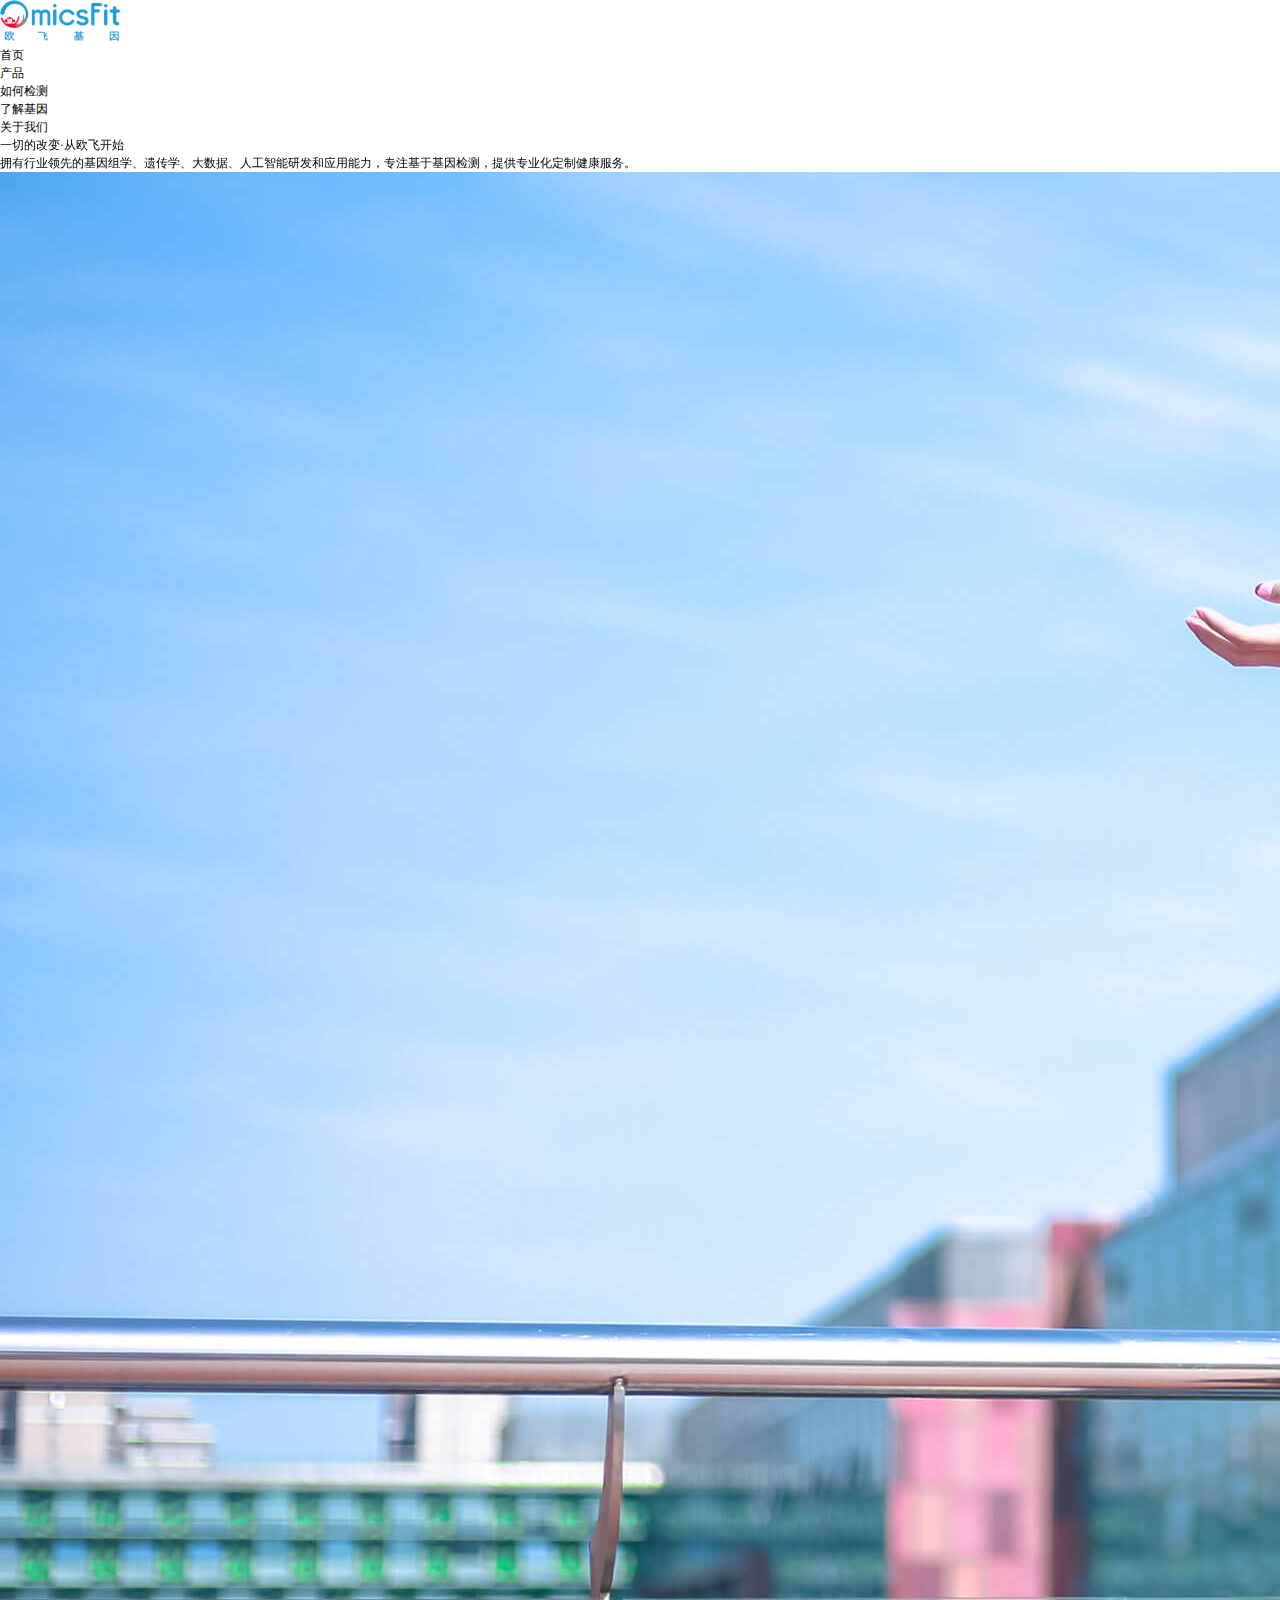
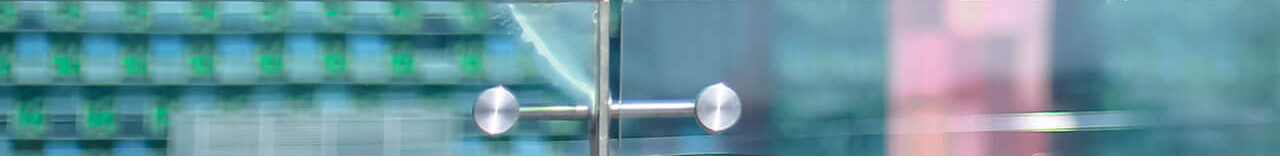
==== index.html @ 55013821 "demo" ====
<!DOCTYPE html>
<html lang="en">
<head>
	<meta charset="UTF-8">
	<meta name="viewport" content="width=device-width, initial-scale=1.0, maximum-scale=1.0, user-scalable=0, minimal-ui">
	<meta name="format-detection" content="telephone=no">
	<meta name="format-detection" content="address=no">
	<title>欧飞-首页</title>
	<link rel="stylesheet" type="text/css" href="./styles/css_scss/styles.css">
	<link rel="stylesheet" type="text/css" href="./styles/swiper.css">
	<script src="./js/rem.js" type="text/javascript"></script>
</head>
<body>
	<header class="of-header">
		<a class="logo" href=""><img src="" alt=""><img src="images/logo.png" alt=""></a>
		<ul>
			<li><a href="">首页</a></li>
			<li><a href="">产品</a></li>
			<li><a href="">如何检测</a></li>
			<li><a href="">了解基因</a></li>
			<li><a href="">关于我们</a></li>
		</ul>
	</header>
	<div class="swiper-container-index">
		<div class="swiper-wrapper">
			<div class="swiper-slide">
				<a href="">
					<span class="text">
						<h2>一切的改变·从欧飞开始</h2>
						<p>拥有行业领先的基因组学、遗传学、大数据、人工智能研发和应用能力，专注基于基因检测，提供专业化定制健康服务。</p>
					</span>
					<img src="images/bg_1.jpg" alt="">
				</a>
			</div>
			<div class="swiper-slide">
				<a href="">
					<span class="text">
						<h2>一切的改变·从欧飞开始</h2>
						<p>拥有行业领先的基因组学、遗传学、大数据、人工智能研发和应用能力。</p>
					</span>
					<img src="images/bg2.png" alt="">
				</a>
			</div>
		</div>
		<div class="pagination"></div>
	</div>
	<div class="of-product">
		
	</div>

<script src="./js/jquery.min.js" type="text/javascript"></script>
<script src="./js/swiper.min.js" type="text/javascript"></script>
<script src="./js/xll.js" type="text/javascript"></script>
<script>
	var mySwiper = new Swiper('.swiper-container-index',{
		autoplay: 3000,
		pagination: '.pagination',
		loop:true,
		grabCursor: true,
		paginationClickable: true
	})
</script>
</body>
</html>
---- styles/css_scss/styles.css ----
body,dl,dd,h1,h2,h3,h4,h5,h6,p,form,ul,li{margin:0}ul,input{padding:0}ol,li{margin:0;padding:0}table{border-collapse:collapse;border-spacing:0}fieldset,img{border:0}address,caption,cite,code,dfn,em,strong,th,var{font-style:normal;font-weight:normal}ol,ul{list-style:none}del,ins{text-decoration:none}caption,th{text-align:left}h1,h2,h3,h4,h5,h6{font-size:100%;font-weight:normal}input,button,textarea,select{font-size:100%}q:before,q:after{content:""}addr,acronym{border:0;font-variant:normal}sub,sup{font-size:75%;line-height:0;position:relative}sub{top:-0.5em}sup{bottom:-0.25em}.clearfix:after{content:".";display:block;height:0;clear:both;visibility:hidden}.clearfix{display:inline-block}* html .clearfix{height:1%}.clearfix{display:block}body{font:12px/1.5 "Arial","\5FAE\8F6F\96C5\9ED1","\5b8b\4f53", sans-serif;color:#000;background:#fff}a{color:#000;text-decoration:none}a:active{color:#df1830}.fb{font-weight:700}.fn{font-weight:400}.unl{text-decoration:underline}.no_unl{text-decoration:none}.tl{text-align:left}.tc{text-align:center}.tr{text-align:right}.bc{margin-left:auto;margin-right:auto}.fl{float:left;display:inline}.fr{float:right;display:inline}.vm{vertical-align:middle}.vt{vertical-align:top}.pr{position:relative}.pa{position:absolute}.abs-right{position:absolute;right:0}.abs-left{position:absolute;left:0}.hidden{visibility:hidden}.none{display:none}body{font-family:'微软雅黑';min-width:1200px;background-color:#fff}.demo{width:100px}@media screen and (min-width: 0px) and (max-width: 768px){body .demo{width:1.6666666667rem}}.an_toLeft{animation:toLeft 0.5s linear 0s;-webkit-animation:toLeft 0.5s linear 0s;-ms-animation:toLeft 0.5s linear 0s;-webkit-animation-fill-mode:both;animation-fill-mode:both;opacity:1 !important;filter:alpha(opacity=100) !important}.an_delay1{-webkit-animation-delay:.1s;animation-delay:.1s}.an_delay2{-webkit-animation-delay:.2s;animation-delay:.2s}.an_delay3{-webkit-animation-delay:.3s;animation-delay:.3s}.an_delay4{-webkit-animation-delay:.4s;animation-delay:.4s}.an_delay5{-webkit-animation-delay:.5s;animation-delay:.5s}.an_delay6{-webkit-animation-delay:.6s;animation-delay:.6s}.an_delay7{-webkit-animation-delay:.7s;animation-delay:.7s}.an_delay8{-webkit-animation-delay:.8s;animation-delay:.8s}.an_delay9{-webkit-animation-delay:.9s;animation-delay:.9s}.an_delay10{-webkit-animation-delay:1s;animation-delay:1s}.an_delay11{-webkit-animation-delay:1.1s;animation-delay:1.1s}.an_delay12{-webkit-animation-delay:1.2s;animation-delay:1.2s}.an_delay13{-webkit-animation-delay:1.3s;animation-delay:1.3s}.an_delay14{-webkit-animation-delay:1.4s;animation-delay:1.4s}.an_delay15{-webkit-animation-delay:1.5s;animation-delay:1.5s}.an_delay16{-webkit-animation-delay:1.6s;animation-delay:1.6s}.an_delay17{-webkit-animation-delay:1.7s;animation-delay:1.7s}.an_delay18{-webkit-animation-delay:1.8s;animation-delay:1.8s}.an_delay19{-webkit-animation-delay:1.9s;animation-delay:1.9s}.an_delay20{-webkit-animation-delay:2s;animation-delay:2s}.an_delay21{-webkit-animation-delay:2.1s;animation-delay:2.1s}.an_delay22{-webkit-animation-delay:2.2s;animation-delay:2.2s}.an_delay23{-webkit-animation-delay:2.3s;animation-delay:2.3s}.an_delay24{-webkit-animation-delay:2.4s;animation-delay:2.4s}.an_delay25{-webkit-animation-delay:2.5s;animation-delay:2.5s}.an_delay26{-webkit-animation-delay:2.6s;animation-delay:2.6s}.an_delay27{-webkit-animation-delay:2.7s;animation-delay:2.7s}.an_delay28{-webkit-animation-delay:2.8s;animation-delay:2.8s}.an_delay29{-webkit-animation-delay:2.9s;animation-delay:2.9s}.an_delay30{-webkit-animation-delay:3s;animation-delay:3s}.an_delay31{-webkit-animation-delay:3.1s;animation-delay:3.1s}.an_delay32{-webkit-animation-delay:3.2s;animation-delay:3.2s}.an_delay33{-webkit-animation-delay:3.3s;animation-delay:3.3s}.an_delay34{-webkit-animation-delay:3.4s;animation-delay:3.4s}.an_delay35{-webkit-animation-delay:3.5s;animation-delay:3.5s}.an_delay36{-webkit-animation-delay:3.6s;animation-delay:3.6s}.an_delay37{-webkit-animation-delay:3.7s;animation-delay:3.7s}.an_delay38{-webkit-animation-delay:3.8s;animation-delay:3.8s}.an_delay39{-webkit-animation-delay:3.9s;animation-delay:3.9s}.an_delay40{-webkit-animation-delay:4s;animation-delay:4s}@-webkit-keyframes toTop{0%{-webkit-transform:translate3d(0px, 100px, 0);transform:translate3d(0px, 100px, 0);opacity:0;filter:alpha(opacity=0)}100%{-webkit-transform:translate3d(0px, 0px, 0);transform:translate3d(0px, 0px, 0);opacity:1;filter:alpha(opacity=100)}}@keyframes toTop{0%{-webkit-transform:translate3d(0px, 100px, 0);transform:translate3d(0px, 100px, 0);opacity:0;filter:alpha(opacity=0)}100%{-webkit-transform:translate3d(0px, 0px, 0);transform:translate3d(0px, 0px, 0);opacity:1;filter:alpha(opacity=100)}}
/*# sourceMappingURL=styles.css.map */
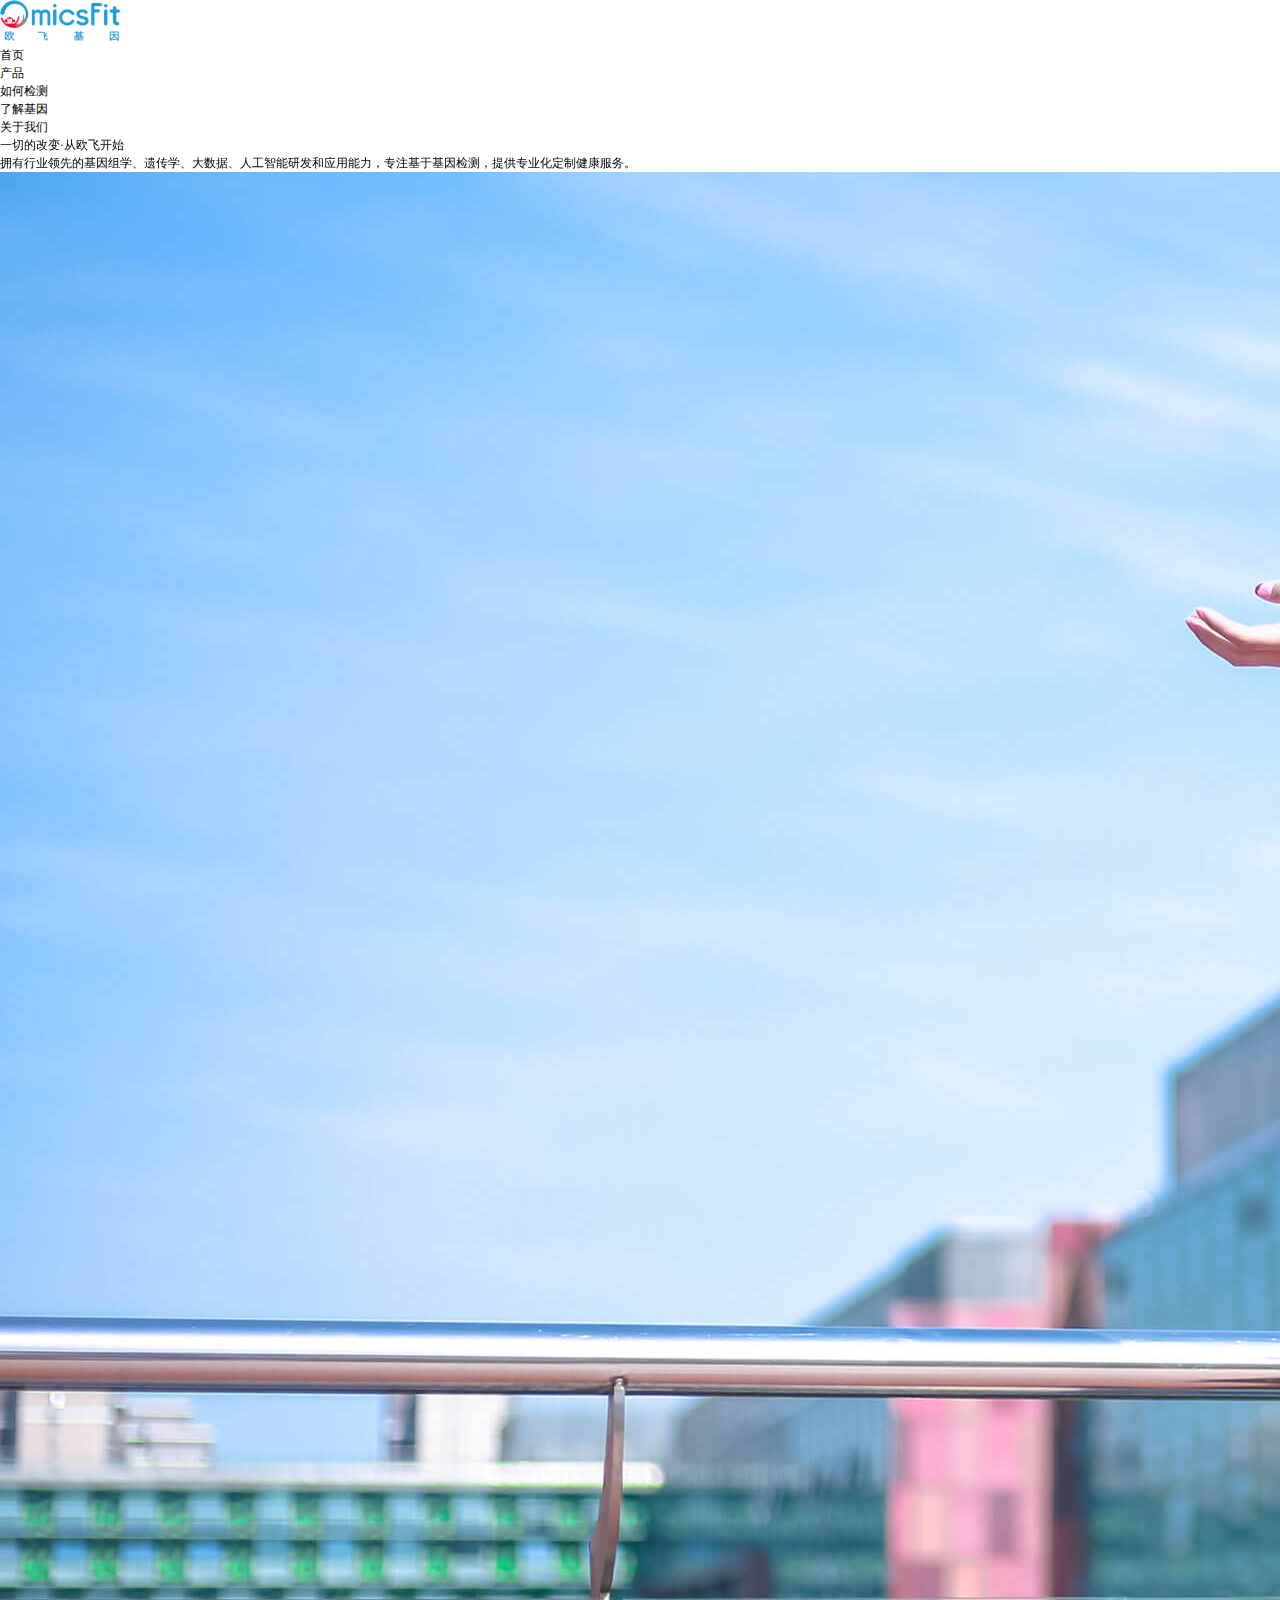
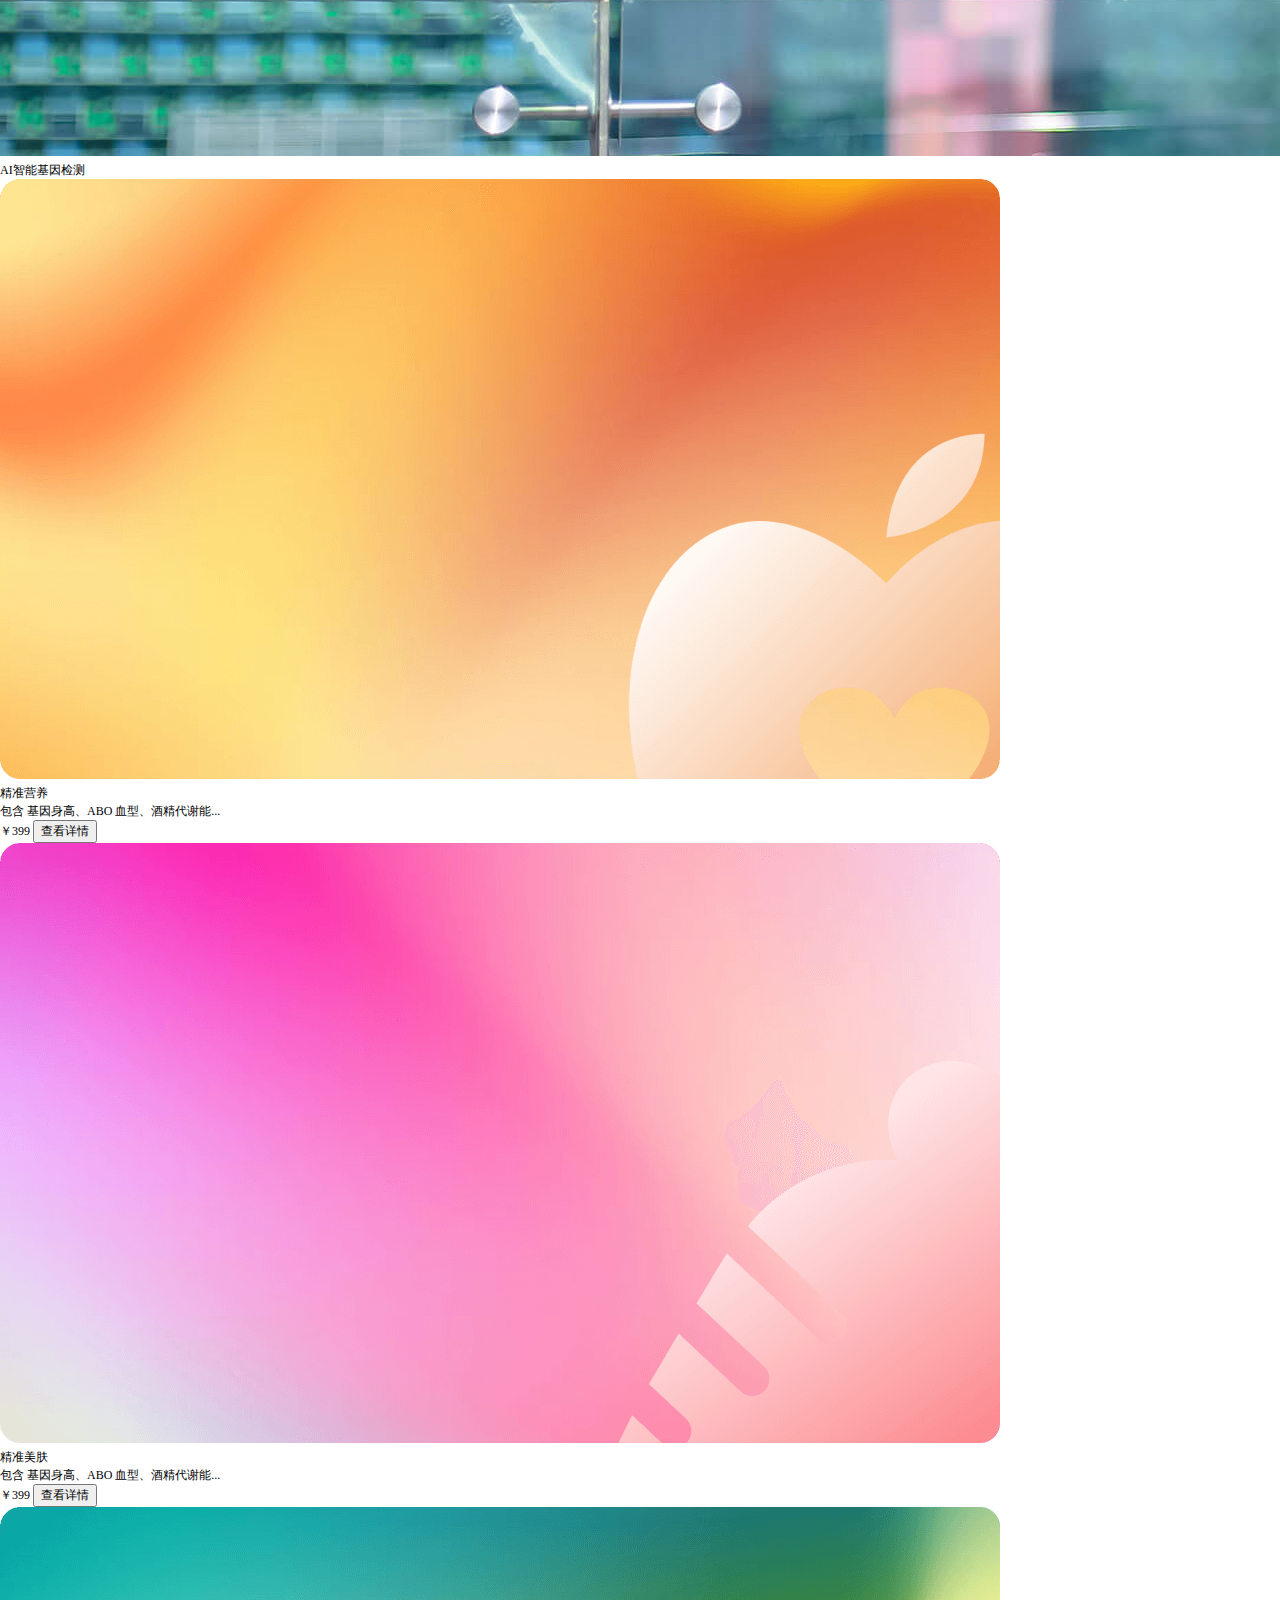
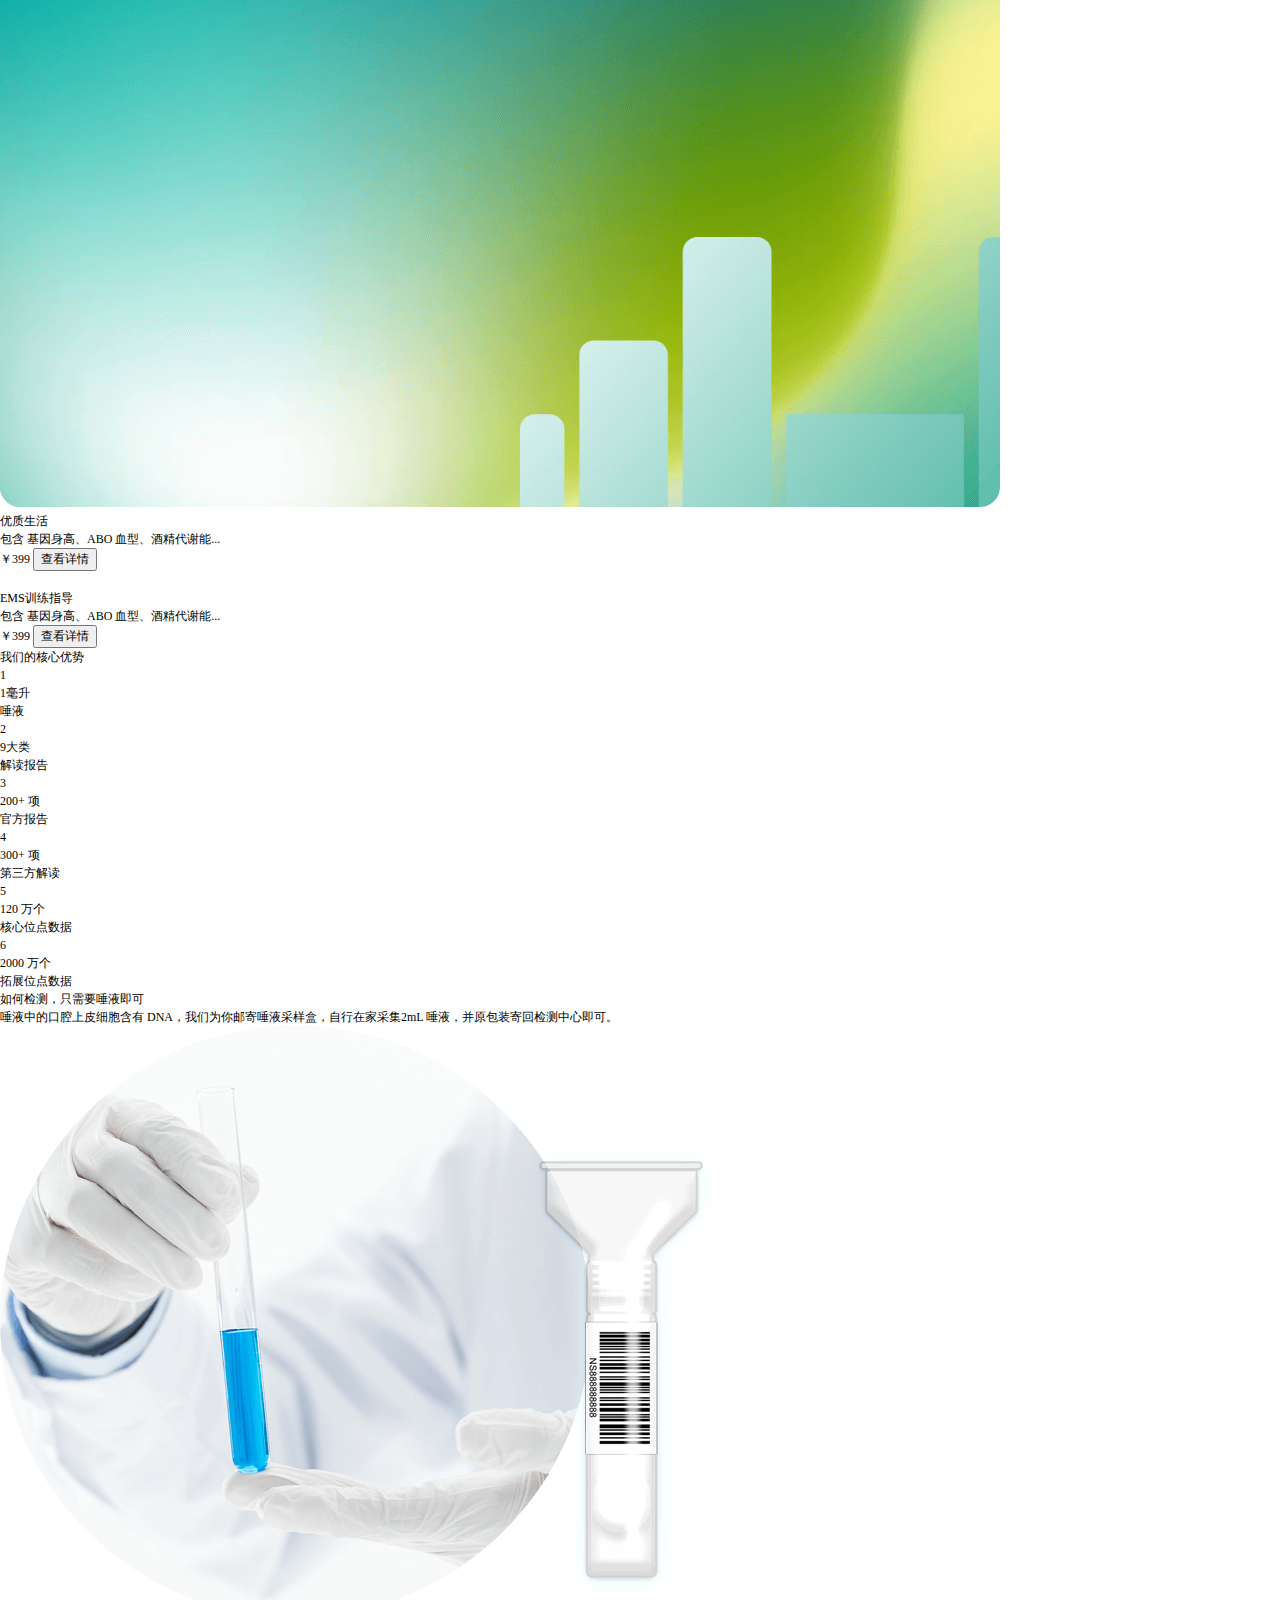
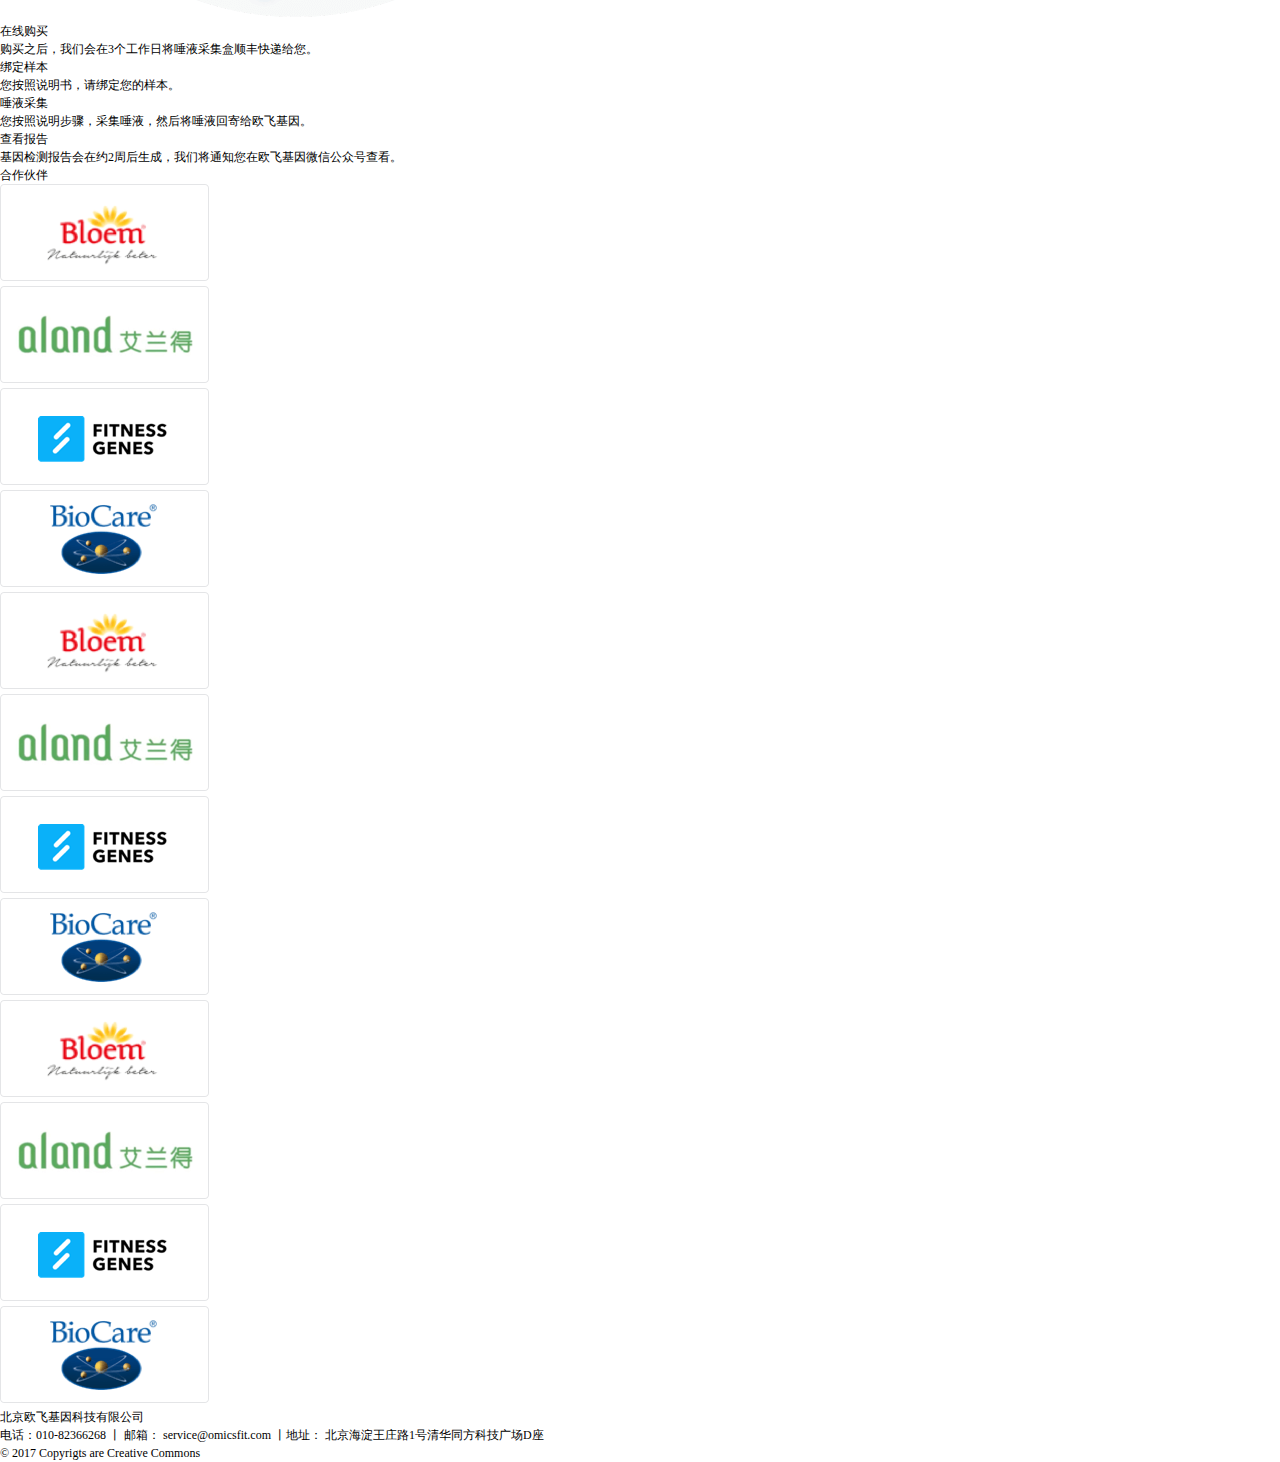
==== commit 1764431f: "html" ====
--- a/index.html
+++ b/index.html
@@ -44,8 +44,143 @@
 		</div>
 		<div class="pagination"></div>
 	</div>
+	
 	<div class="of-product">
-		
+		<h2 class="of-title">AI智能基因检测</h2>
+		<ul class="of-pro-list">
+			<li>
+				<a href="">
+					<img src="images/pr_yy.png" alt="">
+					<h3>精准营养</h3>
+					<p>包含 基因身高、ABO 血型、酒精代谢能...</p>
+					<strong>￥399</strong>
+					<button>查看详情</button>
+				</a>
+			</li>
+			<li>
+				<a href="">
+					<img src="images/pr_mf.png" alt="">
+					<h3>精准美肤</h3>
+					<p>包含 基因身高、ABO 血型、酒精代谢能...</p>
+					<strong>￥399</strong>
+					<button>查看详情</button>
+				</a>
+			</li>
+			<li>
+				<a href="">
+					<img src="images/pr_sh.png" alt="">
+					<h3>优质生活</h3>
+					<p>包含 基因身高、ABO 血型、酒精代谢能...</p>
+					<strong>￥399</strong>
+					<button>查看详情</button>
+				</a>
+			</li>
+			<li>
+				<a href="">
+					<img src="images/pr_ems.png" alt="">
+					<h3>EMS训练指导</h3>
+					<p>包含 基因身高、ABO 血型、酒精代谢能...</p>
+					<strong>￥399</strong>
+					<button>查看详情</button>
+				</a>
+			</li>
+		</ul>
+	</div>
+
+	<div class="of-goods">
+		<h2 class="of-title">我们的核心优势</h2>
+		<ul>
+			<li>
+				<strong>1</strong>
+				<h4>1毫升</h4>
+				<p>唾液</p>
+			</li>
+			<li>
+				<strong>2</strong>
+				<h4>9大类</h4>
+				<p>解读报告</p>
+			</li>
+			<li>
+				<strong>3</strong>
+				<h4>200+ 项</h4>
+				<p>官方报告</p>
+			</li>
+			<li>
+				<strong>4</strong>
+				<h4>300+ 项</h4>
+				<p>第三方解读</p>
+			</li>
+			<li>
+				<strong>5</strong>
+				<h4>120 万个</h4>
+				<p>核心位点数据</p>
+			</li>
+			<li>
+				<strong>6</strong>
+				<h4>2000 万个</h4>
+				<p>拓展位点数据</p>
+			</li>
+		</ul>
+	</div>
+
+	<div class="of-how">
+		<h2 class="of-title">如何检测，只需要唾液即可</h2>
+		<p>唾液中的口腔上皮细胞含有 DNA，我们为你邮寄唾液采样盒，自行在家采集2mL 唾液，并原包装寄回检测中心即可。</p>
+		<img src="images/home_bg2.png" alt="">
+		<ul class="of-how-list">
+			<li>
+				<i class="how-icon1"></i>
+				<div class="in">
+					<h3>在线购买</h3>
+					<p>购买之后，我们会在3个工作日将唾液采集盒顺丰快递给您。</p>
+				</div>
+			</li>
+			<li>
+				<i class="how-icon2"></i>
+				<div class="in">
+					<h3>绑定样本</h3>
+					<p>您按照说明书，请绑定您的样本。</p>
+				</div>
+			</li>
+			<li>
+				<i class="how-icon3"></i>
+				<div class="in">
+					<h3>唾液采集</h3>
+					<p>您按照说明步骤，采集唾液，然后将唾液回寄给欧飞基因。</p>
+				</div>
+			</li>
+			<li>
+				<i class="how-icon4"></i>
+				<div class="in">
+					<h3>查看报告</h3>
+					<p>基因检测报告会在约2周后生成，我们将通知您在欧飞基因微信公众号查看。</p>
+				</div>
+			</li>
+		</ul>
+	</div>
+
+	<div class="of-cooper">
+		<h2 class="of-title">合作伙伴</h2>
+		<ul>
+			<li><a href=""><img src="images/pic_comp1.png" alt=""></a></li>
+			<li><a href=""><img src="images/pic_comp2.png" alt=""></a></li>
+			<li><a href=""><img src="images/pic_comp3.png" alt=""></a></li>
+			<li><a href=""><img src="images/pic_comp4.png" alt=""></a></li>
+			<li><a href=""><img src="images/pic_comp1.png" alt=""></a></li>
+			<li><a href=""><img src="images/pic_comp2.png" alt=""></a></li>
+			<li><a href=""><img src="images/pic_comp3.png" alt=""></a></li>
+			<li><a href=""><img src="images/pic_comp4.png" alt=""></a></li>
+			<li><a href=""><img src="images/pic_comp1.png" alt=""></a></li>
+			<li><a href=""><img src="images/pic_comp2.png" alt=""></a></li>
+			<li><a href=""><img src="images/pic_comp3.png" alt=""></a></li>
+			<li><a href=""><img src="images/pic_comp4.png" alt=""></a></li>
+		</ul>
+	</div>
+
+	<div class="of-footer">
+		<h3>北京欧飞基因科技有限公司</h3>
+		<p>电话：010-82366268 丨 邮箱： service@omicsfit.com 丨地址： 北京海淀王庄路1号清华同方科技广场D座 </p>
+		<p>&#169; 2017 Copyrigts are Creative Commons</p>
 	</div>
 
 <script src="./js/jquery.min.js" type="text/javascript"></script>
--- a/styles/css_scss/styles.css
+++ b/styles/css_scss/styles.css
@@ -1,2 +1,307 @@
-body,dl,dd,h1,h2,h3,h4,h5,h6,p,form,ul,li{margin:0}ul,input{padding:0}ol,li{margin:0;padding:0}table{border-collapse:collapse;border-spacing:0}fieldset,img{border:0}address,caption,cite,code,dfn,em,strong,th,var{font-style:normal;font-weight:normal}ol,ul{list-style:none}del,ins{text-decoration:none}caption,th{text-align:left}h1,h2,h3,h4,h5,h6{font-size:100%;font-weight:normal}input,button,textarea,select{font-size:100%}q:before,q:after{content:""}addr,acronym{border:0;font-variant:normal}sub,sup{font-size:75%;line-height:0;position:relative}sub{top:-0.5em}sup{bottom:-0.25em}.clearfix:after{content:".";display:block;height:0;clear:both;visibility:hidden}.clearfix{display:inline-block}* html .clearfix{height:1%}.clearfix{display:block}body{font:12px/1.5 "Arial","\5FAE\8F6F\96C5\9ED1","\5b8b\4f53", sans-serif;color:#000;background:#fff}a{color:#000;text-decoration:none}a:active{color:#df1830}.fb{font-weight:700}.fn{font-weight:400}.unl{text-decoration:underline}.no_unl{text-decoration:none}.tl{text-align:left}.tc{text-align:center}.tr{text-align:right}.bc{margin-left:auto;margin-right:auto}.fl{float:left;display:inline}.fr{float:right;display:inline}.vm{vertical-align:middle}.vt{vertical-align:top}.pr{position:relative}.pa{position:absolute}.abs-right{position:absolute;right:0}.abs-left{position:absolute;left:0}.hidden{visibility:hidden}.none{display:none}body{font-family:'微软雅黑';min-width:1200px;background-color:#fff}.demo{width:100px}@media screen and (min-width: 0px) and (max-width: 768px){body .demo{width:1.6666666667rem}}.an_toLeft{animation:toLeft 0.5s linear 0s;-webkit-animation:toLeft 0.5s linear 0s;-ms-animation:toLeft 0.5s linear 0s;-webkit-animation-fill-mode:both;animation-fill-mode:both;opacity:1 !important;filter:alpha(opacity=100) !important}.an_delay1{-webkit-animation-delay:.1s;animation-delay:.1s}.an_delay2{-webkit-animation-delay:.2s;animation-delay:.2s}.an_delay3{-webkit-animation-delay:.3s;animation-delay:.3s}.an_delay4{-webkit-animation-delay:.4s;animation-delay:.4s}.an_delay5{-webkit-animation-delay:.5s;animation-delay:.5s}.an_delay6{-webkit-animation-delay:.6s;animation-delay:.6s}.an_delay7{-webkit-animation-delay:.7s;animation-delay:.7s}.an_delay8{-webkit-animation-delay:.8s;animation-delay:.8s}.an_delay9{-webkit-animation-delay:.9s;animation-delay:.9s}.an_delay10{-webkit-animation-delay:1s;animation-delay:1s}.an_delay11{-webkit-animation-delay:1.1s;animation-delay:1.1s}.an_delay12{-webkit-animation-delay:1.2s;animation-delay:1.2s}.an_delay13{-webkit-animation-delay:1.3s;animation-delay:1.3s}.an_delay14{-webkit-animation-delay:1.4s;animation-delay:1.4s}.an_delay15{-webkit-animation-delay:1.5s;animation-delay:1.5s}.an_delay16{-webkit-animation-delay:1.6s;animation-delay:1.6s}.an_delay17{-webkit-animation-delay:1.7s;animation-delay:1.7s}.an_delay18{-webkit-animation-delay:1.8s;animation-delay:1.8s}.an_delay19{-webkit-animation-delay:1.9s;animation-delay:1.9s}.an_delay20{-webkit-animation-delay:2s;animation-delay:2s}.an_delay21{-webkit-animation-delay:2.1s;animation-delay:2.1s}.an_delay22{-webkit-animation-delay:2.2s;animation-delay:2.2s}.an_delay23{-webkit-animation-delay:2.3s;animation-delay:2.3s}.an_delay24{-webkit-animation-delay:2.4s;animation-delay:2.4s}.an_delay25{-webkit-animation-delay:2.5s;animation-delay:2.5s}.an_delay26{-webkit-animation-delay:2.6s;animation-delay:2.6s}.an_delay27{-webkit-animation-delay:2.7s;animation-delay:2.7s}.an_delay28{-webkit-animation-delay:2.8s;animation-delay:2.8s}.an_delay29{-webkit-animation-delay:2.9s;animation-delay:2.9s}.an_delay30{-webkit-animation-delay:3s;animation-delay:3s}.an_delay31{-webkit-animation-delay:3.1s;animation-delay:3.1s}.an_delay32{-webkit-animation-delay:3.2s;animation-delay:3.2s}.an_delay33{-webkit-animation-delay:3.3s;animation-delay:3.3s}.an_delay34{-webkit-animation-delay:3.4s;animation-delay:3.4s}.an_delay35{-webkit-animation-delay:3.5s;animation-delay:3.5s}.an_delay36{-webkit-animation-delay:3.6s;animation-delay:3.6s}.an_delay37{-webkit-animation-delay:3.7s;animation-delay:3.7s}.an_delay38{-webkit-animation-delay:3.8s;animation-delay:3.8s}.an_delay39{-webkit-animation-delay:3.9s;animation-delay:3.9s}.an_delay40{-webkit-animation-delay:4s;animation-delay:4s}@-webkit-keyframes toTop{0%{-webkit-transform:translate3d(0px, 100px, 0);transform:translate3d(0px, 100px, 0);opacity:0;filter:alpha(opacity=0)}100%{-webkit-transform:translate3d(0px, 0px, 0);transform:translate3d(0px, 0px, 0);opacity:1;filter:alpha(opacity=100)}}@keyframes toTop{0%{-webkit-transform:translate3d(0px, 100px, 0);transform:translate3d(0px, 100px, 0);opacity:0;filter:alpha(opacity=0)}100%{-webkit-transform:translate3d(0px, 0px, 0);transform:translate3d(0px, 0px, 0);opacity:1;filter:alpha(opacity=100)}}
-/*# sourceMappingURL=styles.css.map */+@charset "UTF-8";
+/* svn相对地址 */
+/* 项目下建立文本或者其他说明 本产品的产品及其对接的相关人员 */
+/**
+* Description: Base style 
+* Developers: zhiwen <zhiwen@leju.sina.com.cn>
+**/
+/*RESET
+-------------------------------------------------------------- */
+body, dl, dd, h1, h2, h3, h4, h5, h6, p, form, ul, li {
+  margin: 0; }
+
+ul, input {
+  padding: 0; }
+
+ol, li {
+  margin: 0;
+  padding: 0; }
+
+table {
+  border-collapse: collapse;
+  border-spacing: 0; }
+
+fieldset, img {
+  border: 0; }
+
+address, caption, cite, code, dfn, em, strong, th, var {
+  font-style: normal;
+  font-weight: normal; }
+
+ol, ul {
+  list-style: none; }
+
+del, ins {
+  text-decoration: none; }
+
+caption, th {
+  text-align: left; }
+
+h1, h2, h3, h4, h5, h6 {
+  font-size: 100%;
+  font-weight: normal; }
+
+input, button, textarea, select {
+  font-size: 100%; }
+
+q:before, q:after {
+  content: ""; }
+
+addr, acronym {
+  border: 0;
+  font-variant: normal; }
+
+sub, sup {
+  font-size: 75%;
+  line-height: 0;
+  position: relative; }
+
+sub {
+  top: -0.5em; }
+
+sup {
+  bottom: -0.25em; }
+
+/*CLEARFIX
+-------------------------------------------------------------- */
+.clearfix:after {
+  content: ".";
+  display: block;
+  height: 0;
+  clear: both;
+  visibility: hidden; }
+
+.clearfix {
+  display: inline-block; }
+
+* html .clearfix {
+  height: 1%; }
+
+.clearfix {
+  display: block; }
+
+/*FONT
+-------------------------------------------------------------- */
+body {
+  font: 12px/1.5 "Arial","\5FAE\8F6F\96C5\9ED1","\5b8b\4f53", sans-serif;
+  color: #000;
+  background: #fff; }
+
+a {
+  color: #000;
+  text-decoration: none; }
+
+a:active {
+  color: #df1830; }
+
+.fb {
+  font-weight: 700; }
+
+.fn {
+  font-weight: 400; }
+
+.unl {
+  text-decoration: underline; }
+
+.no_unl {
+  text-decoration: none; }
+
+/*POSITION
+-------------------------------------------------------------- */
+.tl {
+  text-align: left; }
+
+.tc {
+  text-align: center; }
+
+.tr {
+  text-align: right; }
+
+.bc {
+  margin-left: auto;
+  margin-right: auto; }
+
+.fl {
+  float: left;
+  display: inline; }
+
+.fr {
+  float: right;
+  display: inline; }
+
+.vm {
+  vertical-align: middle; }
+
+.vt {
+  vertical-align: top; }
+
+.pr {
+  position: relative; }
+
+.pa {
+  position: absolute; }
+
+.abs-right {
+  position: absolute;
+  right: 0; }
+
+.abs-left {
+  position: absolute;
+  left: 0; }
+
+.hidden {
+  visibility: hidden; }
+
+.none {
+  display: none; }
+
+body {
+  font-family: '微软雅黑';
+  min-width: 1200px;
+  background-color: #fff; }
+
+.demo {
+  width: 100px; }
+
+@media screen and (min-width: 0px) and (max-width: 768px) {
+  body .demo {
+    width: 1.6666666667rem; } }
+.an_toLeft {
+  animation: toLeft 0.5s linear 0s;
+  -webkit-animation: toLeft 0.5s linear 0s;
+  -ms-animation: toLeft 0.5s linear 0s;
+  animation-fill-mode: both;
+  opacity: 1 !important;
+  filter: alpha(opacity=100) !important; }
+
+.an_delay1 {
+  animation-delay: 0.1s; }
+
+.an_delay2 {
+  animation-delay: 0.2s; }
+
+.an_delay3 {
+  animation-delay: 0.3s; }
+
+.an_delay4 {
+  animation-delay: 0.4s; }
+
+.an_delay5 {
+  animation-delay: 0.5s; }
+
+.an_delay6 {
+  animation-delay: 0.6s; }
+
+.an_delay7 {
+  animation-delay: 0.7s; }
+
+.an_delay8 {
+  animation-delay: 0.8s; }
+
+.an_delay9 {
+  animation-delay: 0.9s; }
+
+.an_delay10 {
+  animation-delay: 1s; }
+
+.an_delay11 {
+  animation-delay: 1.1s; }
+
+.an_delay12 {
+  animation-delay: 1.2s; }
+
+.an_delay13 {
+  animation-delay: 1.3s; }
+
+.an_delay14 {
+  animation-delay: 1.4s; }
+
+.an_delay15 {
+  animation-delay: 1.5s; }
+
+.an_delay16 {
+  animation-delay: 1.6s; }
+
+.an_delay17 {
+  animation-delay: 1.7s; }
+
+.an_delay18 {
+  animation-delay: 1.8s; }
+
+.an_delay19 {
+  animation-delay: 1.9s; }
+
+.an_delay20 {
+  animation-delay: 2s; }
+
+.an_delay21 {
+  animation-delay: 2.1s; }
+
+.an_delay22 {
+  animation-delay: 2.2s; }
+
+.an_delay23 {
+  animation-delay: 2.3s; }
+
+.an_delay24 {
+  animation-delay: 2.4s; }
+
+.an_delay25 {
+  animation-delay: 2.5s; }
+
+.an_delay26 {
+  animation-delay: 2.6s; }
+
+.an_delay27 {
+  animation-delay: 2.7s; }
+
+.an_delay28 {
+  animation-delay: 2.8s; }
+
+.an_delay29 {
+  animation-delay: 2.9s; }
+
+.an_delay30 {
+  animation-delay: 3s; }
+
+.an_delay31 {
+  animation-delay: 3.1s; }
+
+.an_delay32 {
+  animation-delay: 3.2s; }
+
+.an_delay33 {
+  animation-delay: 3.3s; }
+
+.an_delay34 {
+  animation-delay: 3.4s; }
+
+.an_delay35 {
+  animation-delay: 3.5s; }
+
+.an_delay36 {
+  animation-delay: 3.6s; }
+
+.an_delay37 {
+  animation-delay: 3.7s; }
+
+.an_delay38 {
+  animation-delay: 3.8s; }
+
+.an_delay39 {
+  animation-delay: 3.9s; }
+
+.an_delay40 {
+  animation-delay: 4s; }
+
+@keyframes toTop {
+  0% {
+    transform: translate3d(0px, 100px, 0);
+    opacity: 0;
+    filter: alpha(opacity=0); }
+  100% {
+    transform: translate3d(0px, 0px, 0);
+    opacity: 1;
+    filter: alpha(opacity=100); } }
+
+/*# sourceMappingURL=styles.css.map */
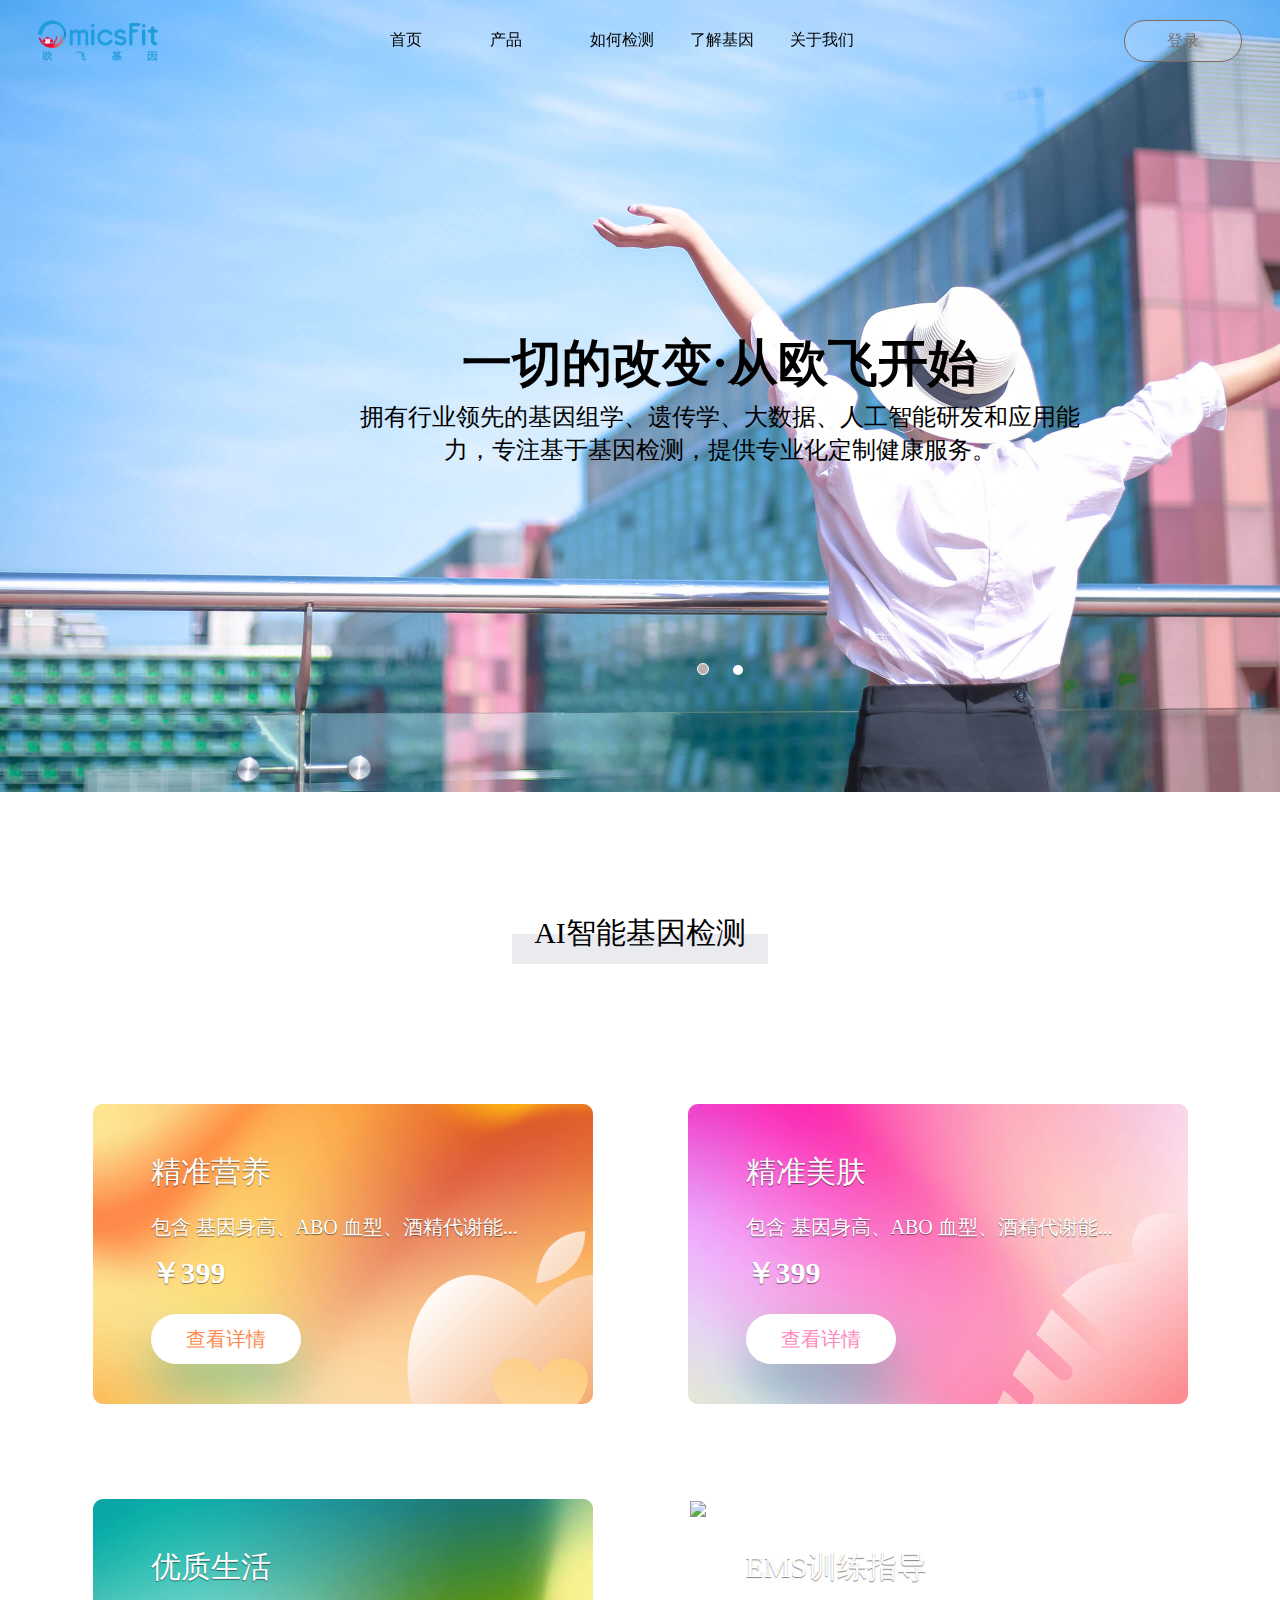
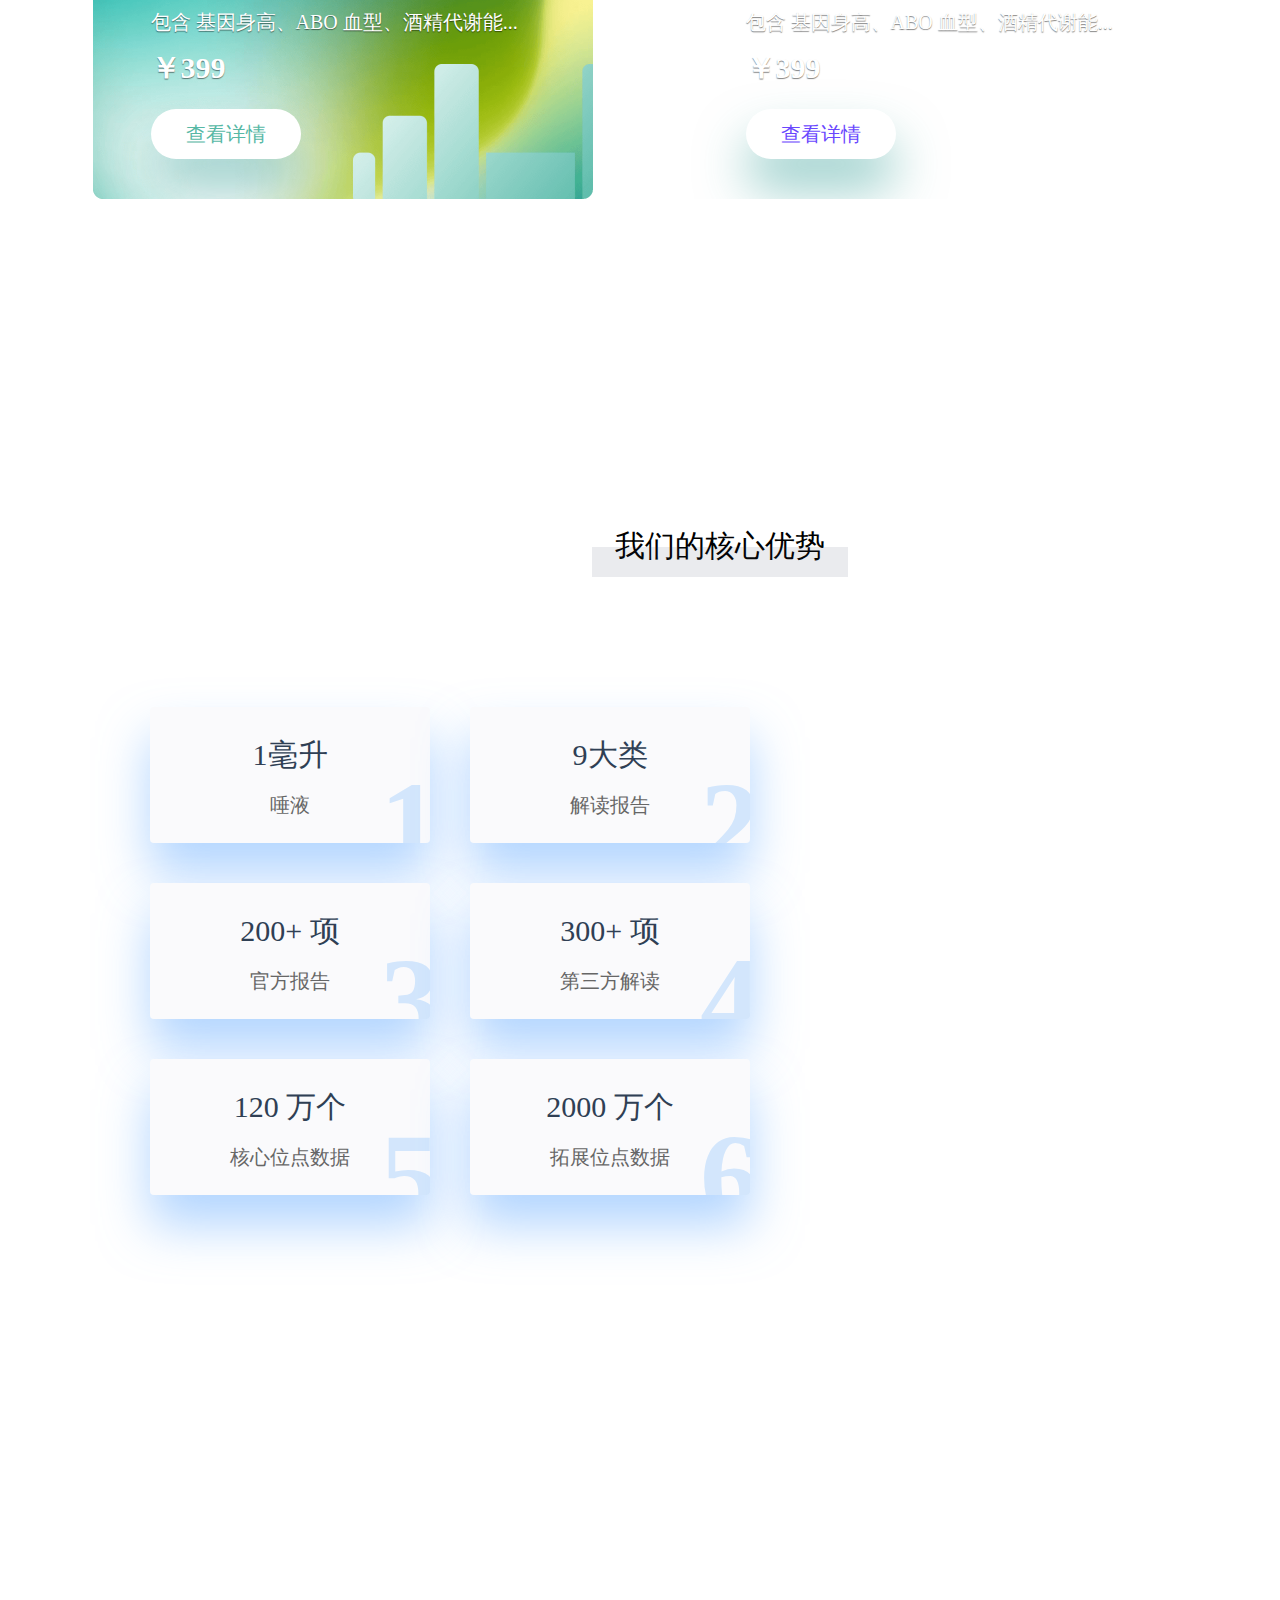
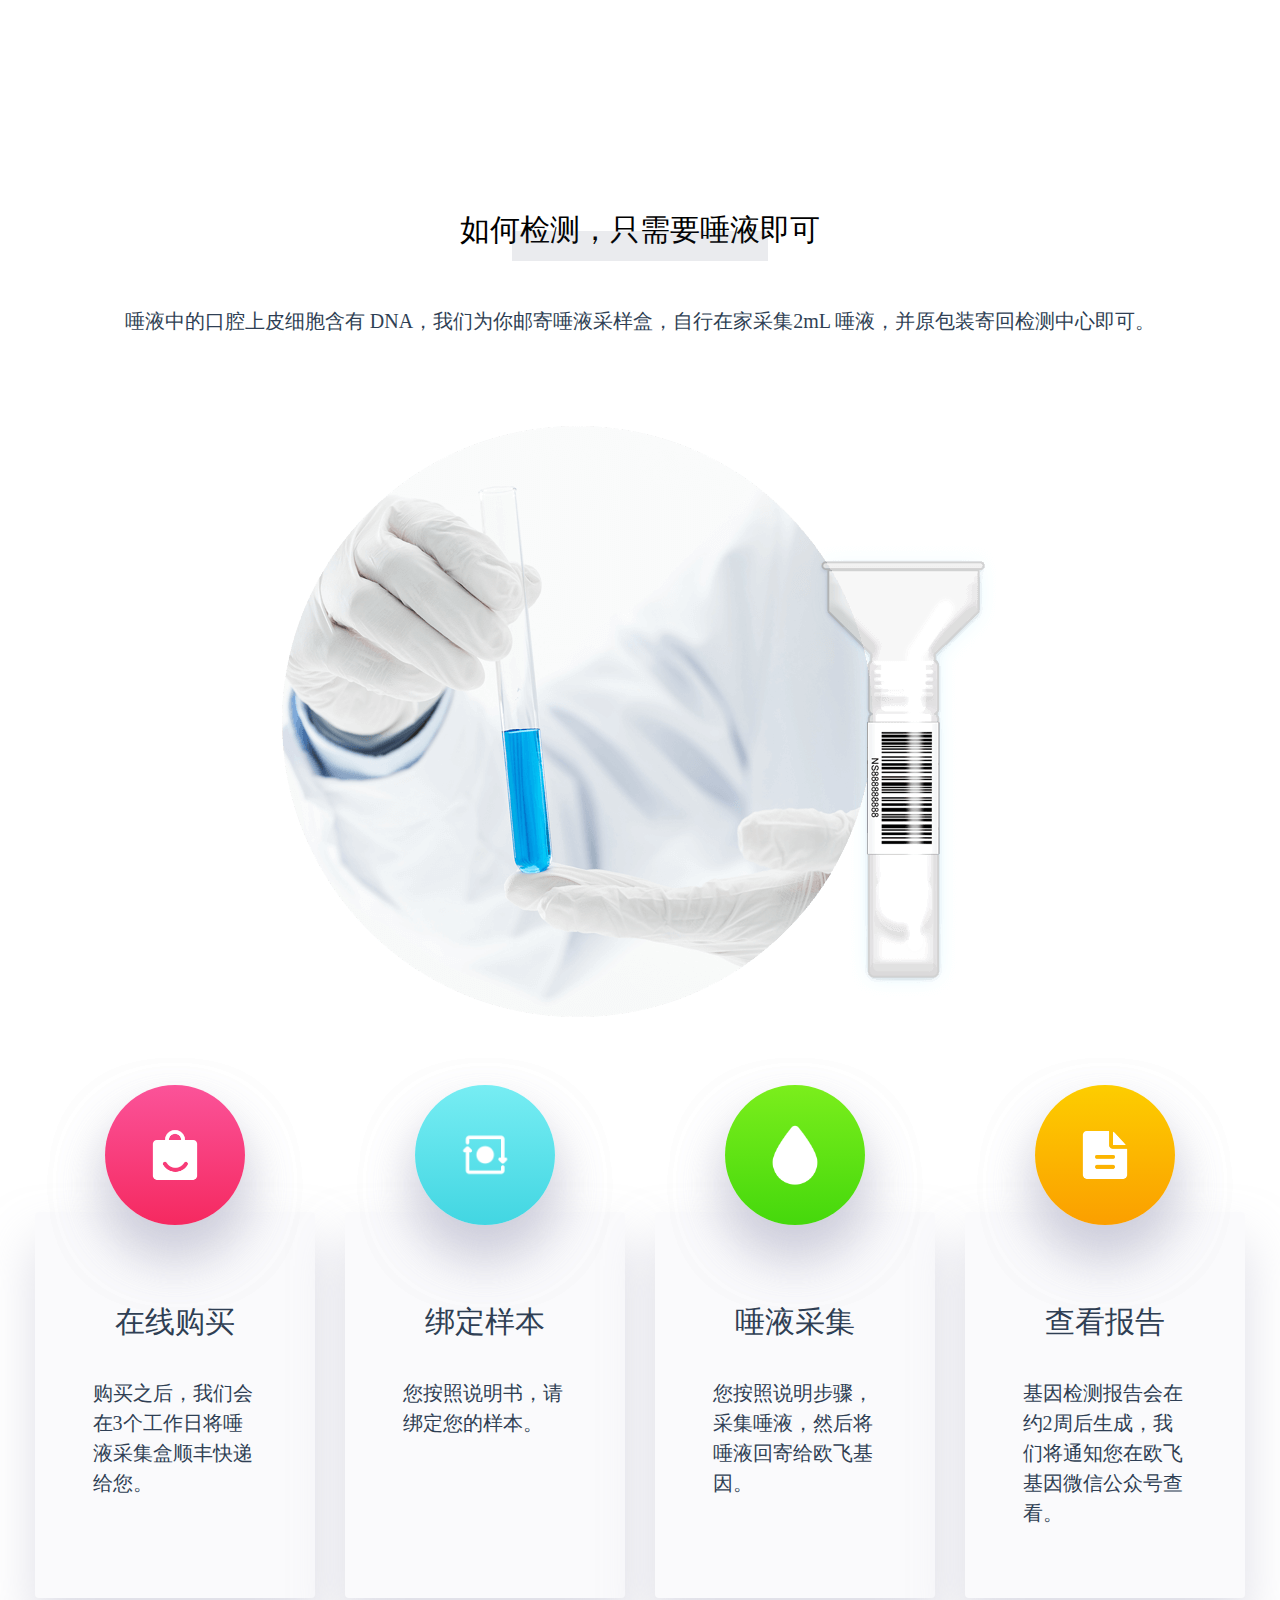
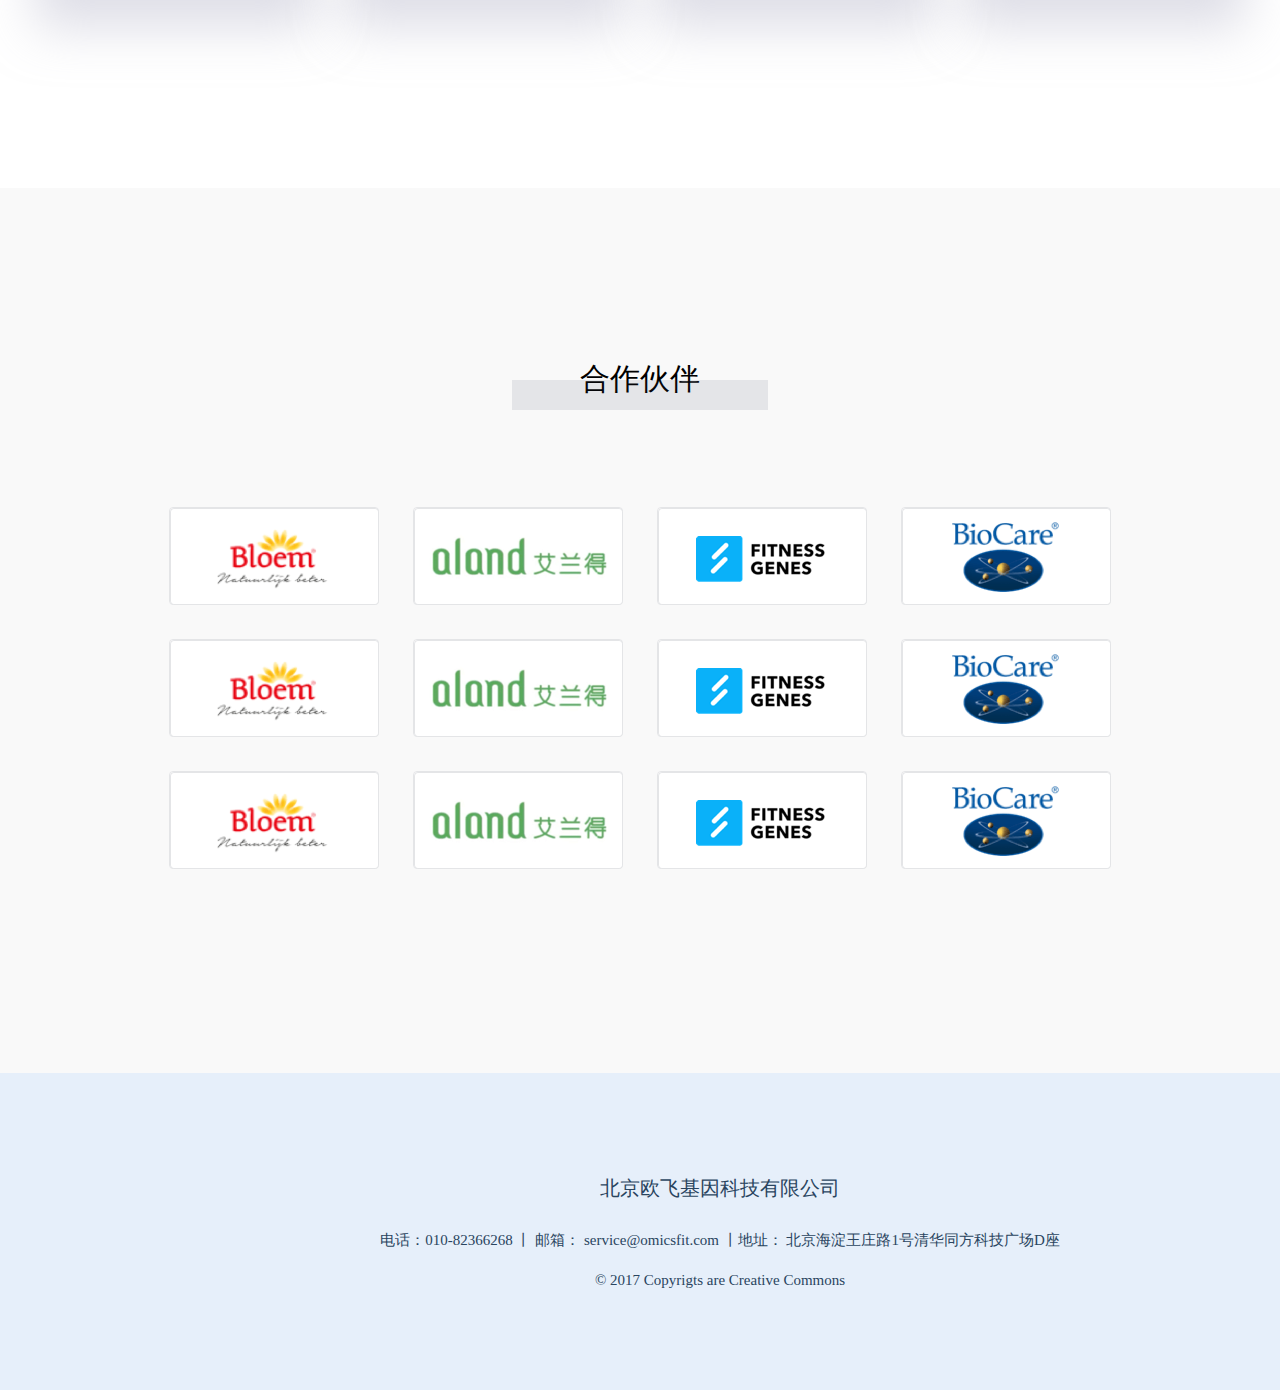
==== commit a7ae5049: "demo" ====
--- a/index.html
+++ b/index.html
@@ -12,7 +12,7 @@
 </head>
 <body>
 	<header class="of-header">
-		<a class="logo" href=""><img src="" alt=""><img src="images/logo.png" alt=""></a>
+		<a class="logo" href=""><img src="images/logo.png" alt=""></a>
 		<ul>
 			<li><a href="">首页</a></li>
 			<li><a href="">产品</a></li>
@@ -20,6 +20,7 @@
 			<li><a href="">了解基因</a></li>
 			<li><a href="">关于我们</a></li>
 		</ul>
+		<a class="fr login" href="">登录</a>
 	</header>
 	<div class="swiper-container-index">
 		<div class="swiper-wrapper">
@@ -129,28 +130,28 @@
 		<img src="images/home_bg2.png" alt="">
 		<ul class="of-how-list">
 			<li>
-				<i class="how-icon1"></i>
+				<i class="how-icon1"><img src="images/ic_home_1.png" alt=""></i>
 				<div class="in">
 					<h3>在线购买</h3>
 					<p>购买之后，我们会在3个工作日将唾液采集盒顺丰快递给您。</p>
 				</div>
 			</li>
 			<li>
-				<i class="how-icon2"></i>
+				<i class="how-icon2"><img src="images/ic_home_2.png" alt=""></i>
 				<div class="in">
 					<h3>绑定样本</h3>
 					<p>您按照说明书，请绑定您的样本。</p>
 				</div>
 			</li>
 			<li>
-				<i class="how-icon3"></i>
+				<i class="how-icon3"><img src="images/ic_home_3.png" alt=""></i>
 				<div class="in">
 					<h3>唾液采集</h3>
 					<p>您按照说明步骤，采集唾液，然后将唾液回寄给欧飞基因。</p>
 				</div>
 			</li>
 			<li>
-				<i class="how-icon4"></i>
+				<i class="how-icon4"><img src="images/ic_home_4.png" alt=""></i>
 				<div class="in">
 					<h3>查看报告</h3>
 					<p>基因检测报告会在约2周后生成，我们将通知您在欧飞基因微信公众号查看。</p>
--- a/styles/css_scss/styles.css
+++ b/styles/css_scss/styles.css
@@ -1,307 +1,2 @@
-@charset "UTF-8";
-/* svn相对地址 */
-/* 项目下建立文本或者其他说明 本产品的产品及其对接的相关人员 */
-/**
-* Description: Base style 
-* Developers: zhiwen <zhiwen@leju.sina.com.cn>
-**/
-/*RESET
--------------------------------------------------------------- */
-body, dl, dd, h1, h2, h3, h4, h5, h6, p, form, ul, li {
-  margin: 0; }
-
-ul, input {
-  padding: 0; }
-
-ol, li {
-  margin: 0;
-  padding: 0; }
-
-table {
-  border-collapse: collapse;
-  border-spacing: 0; }
-
-fieldset, img {
-  border: 0; }
-
-address, caption, cite, code, dfn, em, strong, th, var {
-  font-style: normal;
-  font-weight: normal; }
-
-ol, ul {
-  list-style: none; }
-
-del, ins {
-  text-decoration: none; }
-
-caption, th {
-  text-align: left; }
-
-h1, h2, h3, h4, h5, h6 {
-  font-size: 100%;
-  font-weight: normal; }
-
-input, button, textarea, select {
-  font-size: 100%; }
-
-q:before, q:after {
-  content: ""; }
-
-addr, acronym {
-  border: 0;
-  font-variant: normal; }
-
-sub, sup {
-  font-size: 75%;
-  line-height: 0;
-  position: relative; }
-
-sub {
-  top: -0.5em; }
-
-sup {
-  bottom: -0.25em; }
-
-/*CLEARFIX
--------------------------------------------------------------- */
-.clearfix:after {
-  content: ".";
-  display: block;
-  height: 0;
-  clear: both;
-  visibility: hidden; }
-
-.clearfix {
-  display: inline-block; }
-
-* html .clearfix {
-  height: 1%; }
-
-.clearfix {
-  display: block; }
-
-/*FONT
--------------------------------------------------------------- */
-body {
-  font: 12px/1.5 "Arial","\5FAE\8F6F\96C5\9ED1","\5b8b\4f53", sans-serif;
-  color: #000;
-  background: #fff; }
-
-a {
-  color: #000;
-  text-decoration: none; }
-
-a:active {
-  color: #df1830; }
-
-.fb {
-  font-weight: 700; }
-
-.fn {
-  font-weight: 400; }
-
-.unl {
-  text-decoration: underline; }
-
-.no_unl {
-  text-decoration: none; }
-
-/*POSITION
--------------------------------------------------------------- */
-.tl {
-  text-align: left; }
-
-.tc {
-  text-align: center; }
-
-.tr {
-  text-align: right; }
-
-.bc {
-  margin-left: auto;
-  margin-right: auto; }
-
-.fl {
-  float: left;
-  display: inline; }
-
-.fr {
-  float: right;
-  display: inline; }
-
-.vm {
-  vertical-align: middle; }
-
-.vt {
-  vertical-align: top; }
-
-.pr {
-  position: relative; }
-
-.pa {
-  position: absolute; }
-
-.abs-right {
-  position: absolute;
-  right: 0; }
-
-.abs-left {
-  position: absolute;
-  left: 0; }
-
-.hidden {
-  visibility: hidden; }
-
-.none {
-  display: none; }
-
-body {
-  font-family: '微软雅黑';
-  min-width: 1200px;
-  background-color: #fff; }
-
-.demo {
-  width: 100px; }
-
-@media screen and (min-width: 0px) and (max-width: 768px) {
-  body .demo {
-    width: 1.6666666667rem; } }
-.an_toLeft {
-  animation: toLeft 0.5s linear 0s;
-  -webkit-animation: toLeft 0.5s linear 0s;
-  -ms-animation: toLeft 0.5s linear 0s;
-  animation-fill-mode: both;
-  opacity: 1 !important;
-  filter: alpha(opacity=100) !important; }
-
-.an_delay1 {
-  animation-delay: 0.1s; }
-
-.an_delay2 {
-  animation-delay: 0.2s; }
-
-.an_delay3 {
-  animation-delay: 0.3s; }
-
-.an_delay4 {
-  animation-delay: 0.4s; }
-
-.an_delay5 {
-  animation-delay: 0.5s; }
-
-.an_delay6 {
-  animation-delay: 0.6s; }
-
-.an_delay7 {
-  animation-delay: 0.7s; }
-
-.an_delay8 {
-  animation-delay: 0.8s; }
-
-.an_delay9 {
-  animation-delay: 0.9s; }
-
-.an_delay10 {
-  animation-delay: 1s; }
-
-.an_delay11 {
-  animation-delay: 1.1s; }
-
-.an_delay12 {
-  animation-delay: 1.2s; }
-
-.an_delay13 {
-  animation-delay: 1.3s; }
-
-.an_delay14 {
-  animation-delay: 1.4s; }
-
-.an_delay15 {
-  animation-delay: 1.5s; }
-
-.an_delay16 {
-  animation-delay: 1.6s; }
-
-.an_delay17 {
-  animation-delay: 1.7s; }
-
-.an_delay18 {
-  animation-delay: 1.8s; }
-
-.an_delay19 {
-  animation-delay: 1.9s; }
-
-.an_delay20 {
-  animation-delay: 2s; }
-
-.an_delay21 {
-  animation-delay: 2.1s; }
-
-.an_delay22 {
-  animation-delay: 2.2s; }
-
-.an_delay23 {
-  animation-delay: 2.3s; }
-
-.an_delay24 {
-  animation-delay: 2.4s; }
-
-.an_delay25 {
-  animation-delay: 2.5s; }
-
-.an_delay26 {
-  animation-delay: 2.6s; }
-
-.an_delay27 {
-  animation-delay: 2.7s; }
-
-.an_delay28 {
-  animation-delay: 2.8s; }
-
-.an_delay29 {
-  animation-delay: 2.9s; }
-
-.an_delay30 {
-  animation-delay: 3s; }
-
-.an_delay31 {
-  animation-delay: 3.1s; }
-
-.an_delay32 {
-  animation-delay: 3.2s; }
-
-.an_delay33 {
-  animation-delay: 3.3s; }
-
-.an_delay34 {
-  animation-delay: 3.4s; }
-
-.an_delay35 {
-  animation-delay: 3.5s; }
-
-.an_delay36 {
-  animation-delay: 3.6s; }
-
-.an_delay37 {
-  animation-delay: 3.7s; }
-
-.an_delay38 {
-  animation-delay: 3.8s; }
-
-.an_delay39 {
-  animation-delay: 3.9s; }
-
-.an_delay40 {
-  animation-delay: 4s; }
-
-@keyframes toTop {
-  0% {
-    transform: translate3d(0px, 100px, 0);
-    opacity: 0;
-    filter: alpha(opacity=0); }
-  100% {
-    transform: translate3d(0px, 0px, 0);
-    opacity: 1;
-    filter: alpha(opacity=100); } }
-
+﻿body,dl,dd,h1,h2,h3,h4,h5,h6,p,form,ul,li{margin:0}ul,input{padding:0}ol,li{margin:0;padding:0}table{border-collapse:collapse;border-spacing:0}fieldset,img{border:0}address,caption,cite,code,dfn,em,strong,th,var{font-style:normal;font-weight:normal}ol,ul{list-style:none}del,ins{text-decoration:none}caption,th{text-align:left}h1,h2,h3,h4,h5,h6{font-size:100%;font-weight:normal}input,button,textarea,select{font-size:100%}q:before,q:after{content:""}addr,acronym{border:0;font-variant:normal}sub,sup{font-size:75%;line-height:0;position:relative}sub{top:-0.5em}sup{bottom:-0.25em}.clearfix:after,.of-header ul:after,.of-product .of-pro-list:after,.of-goods ul:after,.of-how .of-how-list:after,.of-cooper ul:after{content:".";display:block;height:0;clear:both;visibility:hidden}.clearfix,.of-header ul,.of-product .of-pro-list,.of-goods ul,.of-how .of-how-list,.of-cooper ul{display:inline-block}* html .clearfix,* html .of-header ul,.of-header * html ul,* html .of-product .of-pro-list,.of-product * html .of-pro-list,* html .of-goods ul,.of-goods * html ul,* html .of-how .of-how-list,.of-how * html .of-how-list,* html .of-cooper ul,.of-cooper * html ul{height:1%}.clearfix,.of-header ul,.of-product .of-pro-list,.of-goods ul,.of-how .of-how-list,.of-cooper ul{display:block}body{font:12px/1.5 "Arial","\5FAE\8F6F\96C5\9ED1","\5b8b\4f53", sans-serif;color:#000;background:#fff}a{color:#000;text-decoration:none}a:active{color:#df1830}.fb{font-weight:700}.fn{font-weight:400}.unl{text-decoration:underline}.no_unl{text-decoration:none}.tl{text-align:left}.tc{text-align:center}.tr{text-align:right}.bc{margin-left:auto;margin-right:auto}.fl{float:left;display:inline}.fr{float:right;display:inline}.vm{vertical-align:middle}.vt{vertical-align:top}.pr{position:relative}.pa{position:absolute}.abs-right{position:absolute;right:0}.abs-left{position:absolute;left:0}.hidden{visibility:hidden}.none{display:none}.phone{display:none}body{font-family:'微软雅黑';min-width:1200px;background-color:#fff}.of-title{text-align:center;font-size:30px;line-height:42px;position:relative;z-index:2}.of-title:after{content:'';display:block;position:absolute;z-index:1;bottom:-10px;left:50%;margin-left:-128px;width:256px;height:30px;background:#2f3f54;opacity:0.1}.of-header{width:100%;height:80px;line-height:80px;position:absolute;top:0;left:0;z-index:3}.of-header img{float:left;vertical-align:middle;margin:20px 0 0 3%}.of-header ul{position:absolute;left:50%;transform:translateX(-50%)}.of-header ul li{float:left;width:100px;font-size:16px}.of-header .login{float:right;margin-right:3%;text-align:center;width:116px;height:40px;line-height:40px;background:rgba(255,255,255,0.2);border-radius:40px;border:1px solid #796b64;font-size:16px;color:#796b64;margin-top:20px}.swiper-container-index{height:792px;width:1440px;overflow:hidden;position:relative}.swiper-container-index .swiper-slide{position:relative}.swiper-container-index img{height:100%}.swiper-container-index .text{position:absolute;left:50%;top:50%;text-align:center;transform:translate(-50%, -50%)}.swiper-container-index .text h2{font-size:50px;font-weight:bold}.swiper-container-index .text p{line-height:33px;font-size:24px}.swiper-container-index .pagination{position:absolute;left:50%;transform:translateX(-50%);bottom:100px}.swiper-container-index .pagination .swiper-pagination-switch{display:inline-block;margin:12px;width:10px;height:10px;background:#fff;border-radius:12px}.swiper-container-index .pagination .swiper-active-switch{background:#bbb0b0;border:1px solid #fff}.of-product{padding:120px 0 85px}.of-product .of-pro-list{width:1095px;margin:0 auto;padding-top:150px}.of-product .of-pro-list a{color:#fff}.of-product .of-pro-list li{float:left;width:500px;height:300px;overflow:hidden;position:relative;border-radius:4px;margin-bottom:95px}.of-product .of-pro-list li img{position:absolute;z-index:-1;left:0;top:0;width:100%;height:100%}.of-product .of-pro-list li h3{padding:38px 58px 0;font-size:30px;line-height:60px;text-shadow:0px 1px 1px rgba(0,0,0,0.5)}.of-product .of-pro-list li p{padding:0 58px;font-size:20px;line-height:50px;text-shadow:0px 1px 1px rgba(0,0,0,0.5)}.of-product .of-pro-list li strong{padding-left:58px;display:block;font-size:30px;font-weight:bold;line-height:42px;text-shadow:0px 1px 1px rgba(0,0,0,0.5);margin-bottom:20px}.of-product .of-pro-list li button{margin-left:58px;width:150px;height:50px;background:#fff;box-shadow:0px 30px 50px 0px rgba(49,157,149,0.5);border-radius:25px;font-size:20px;border:0}.of-product .of-pro-list li:nth-child(even){margin-left:95px}.of-product .of-pro-list li:nth-child(1) button{color:#fe8b4d}.of-product .of-pro-list li:nth-child(2) button{color:#fc8abd}.of-product .of-pro-list li:nth-child(3) button{color:#57b8a5}.of-product .of-pro-list li:nth-child(4) button{color:#6a47fe}.of-goods{width:1440px;margin:0 auto;height:1214px;padding-top:146px}.of-goods ul{margin-left:150px;padding-top:140px;width:620px}.of-goods ul li{width:280px;height:136px;float:left;background:#fafafc;box-shadow:0px 30px 50px 0px rgba(107,175,255,0.52);border-radius:4px;margin:0 40px 40px 0;text-align:center;position:relative;overflow:hidden}.of-goods ul li:nth-child(even){margin-right:0}.of-goods ul li h4{font-size:30px;color:#2f3f54;line-height:60px;padding-top:18px}.of-goods ul li p{font-size:20px;line-height:40px;color:#666}.of-goods ul li strong{position:absolute;right:0;bottom:-72px;right:-10px;font-family:Arial-BoldMT;font-size:120px;font-weight:bold;opacity:0.2;color:#3798ff}.of-how{text-align:center;padding:70px 0 190px}.of-how>p{font-size:20px;color:#2f3f54;padding-top:55px;margin-bottom:90px}.of-how>img{margin-bottom:190px}.of-how .of-how-list{width:1210px;margin:0 auto}.of-how .of-how-list li{float:left;width:280px;height:386px;background:#fafafc;box-shadow:0px 30px 50px 0px rgba(190,190,207,0.5);border-radius:4px;margin-left:30px;position:relative}.of-how .of-how-list li:first-child{margin-left:0}.of-how .of-how-list i{display:block;position:absolute;top:-127px;left:50%;margin-left:-70px;width:140px;height:140px;background:linear-gradient(180deg, #fb5399 0%, #f52960 100%);box-shadow:0px 30px 50px 0px rgba(190,190,207,0.5),0px 30px 50px 0px rgba(190,190,207,0.5);border-radius:70px}.of-how .of-how-list img{width:45px;position:absolute;top:50%;left:50%;transform:translate(-50%, -50%)}.of-how .of-how-list h3{font-size:30px;line-height:60px;padding-top:80px;color:#2f3f54;margin-bottom:26px}.of-how .of-how-list p{display:block;width:165px;margin:0 auto;text-align:left;font-size:20px;color:#2f3f54;line-height:30px}.of-how .of-how-list li:nth-child(2) i{background:linear-gradient(180deg, #77edf3 0%, #42d6e2 100%)}.of-how .of-how-list li:nth-child(3) i{background:linear-gradient(180deg, #7bee1c 0%, #45d80c 100%)}.of-how .of-how-list li:nth-child(4) i{background:linear-gradient(180deg, #fdcd00 0%, #fb9f00 100%)}.of-cooper{padding:170px 0;background:#f9f9f9}.of-cooper ul{padding-top:107px;width:942px;margin:0 auto}.of-cooper ul li{float:left;margin-right:34px;margin-bottom:34px;width:208px;height:96px;background:#fff;border-radius:4px;border:1px solid #e4e5e7}.of-cooper ul li:nth-child(4n){margin-right:0}.of-footer{width:1440px;text-align:center;padding:100px 0 90px;background:#e6effa;color:#2A4560}.of-footer h3{font-size:20px;margin-bottom:17px}.of-footer p{font-size:15px;line-height:40px}.of-detial-card{width:734px;margin:0 auto;padding-left:566px;position:relative;margin-top:200px;height:300px;color:#2F3F54}.of-detial-card img{position:absolute;width:500px;height:300px;top:0;left:0}.of-detial-card h3{font-size:30px;font-weight:600;line-height:42px;margin-bottom:27px}.of-detial-card p{font-size:20px;line-height:28px;margin-bottom:10px}.of-detial-card strong{display:block;font-size:40px;font-weight:600;color:#e35f58;line-height:56px;margin-bottom:22px}.of-detial-card a{width:230px;display:block;height:80px;line-height:80px;background:#e35f58;box-shadow:0px 30px 50px 0px rgba(227,95,88,0.43);border-radius:40px;text-align:center;font-size:26px;font-weight:600;color:#fff}.of-detial-in{padding:150px 0 75px}.of-detial-in .bannars{padding-top:88px}.of-detial-in .bannars img{width:1300px;margin:0 auto;display:block}@media screen and (min-width: 0px) and (max-width: 768px){body .demo{width:1.6666666667rem}}.an_toLeft{animation:toLeft 0.5s linear 0s;-webkit-animation:toLeft 0.5s linear 0s;-ms-animation:toLeft 0.5s linear 0s;animation-fill-mode:both;opacity:1 !important;filter:alpha(opacity=100) !important}.an_delay1{animation-delay:.1s}.an_delay2{animation-delay:.2s}.an_delay3{animation-delay:.3s}.an_delay4{animation-delay:.4s}.an_delay5{animation-delay:.5s}.an_delay6{animation-delay:.6s}.an_delay7{animation-delay:.7s}.an_delay8{animation-delay:.8s}.an_delay9{animation-delay:.9s}.an_delay10{animation-delay:1s}.an_delay11{animation-delay:1.1s}.an_delay12{animation-delay:1.2s}.an_delay13{animation-delay:1.3s}.an_delay14{animation-delay:1.4s}.an_delay15{animation-delay:1.5s}.an_delay16{animation-delay:1.6s}.an_delay17{animation-delay:1.7s}.an_delay18{animation-delay:1.8s}.an_delay19{animation-delay:1.9s}.an_delay20{animation-delay:2s}.an_delay21{animation-delay:2.1s}.an_delay22{animation-delay:2.2s}.an_delay23{animation-delay:2.3s}.an_delay24{animation-delay:2.4s}.an_delay25{animation-delay:2.5s}.an_delay26{animation-delay:2.6s}.an_delay27{animation-delay:2.7s}.an_delay28{animation-delay:2.8s}.an_delay29{animation-delay:2.9s}.an_delay30{animation-delay:3s}.an_delay31{animation-delay:3.1s}.an_delay32{animation-delay:3.2s}.an_delay33{animation-delay:3.3s}.an_delay34{animation-delay:3.4s}.an_delay35{animation-delay:3.5s}.an_delay36{animation-delay:3.6s}.an_delay37{animation-delay:3.7s}.an_delay38{animation-delay:3.8s}.an_delay39{animation-delay:3.9s}.an_delay40{animation-delay:4s}@keyframes toTop{0%{transform:translate3d(0px, 100px, 0);opacity:0;filter:alpha(opacity=0)}100%{transform:translate3d(0px, 0px, 0);opacity:1;filter:alpha(opacity=100)}}
 /*# sourceMappingURL=styles.css.map */
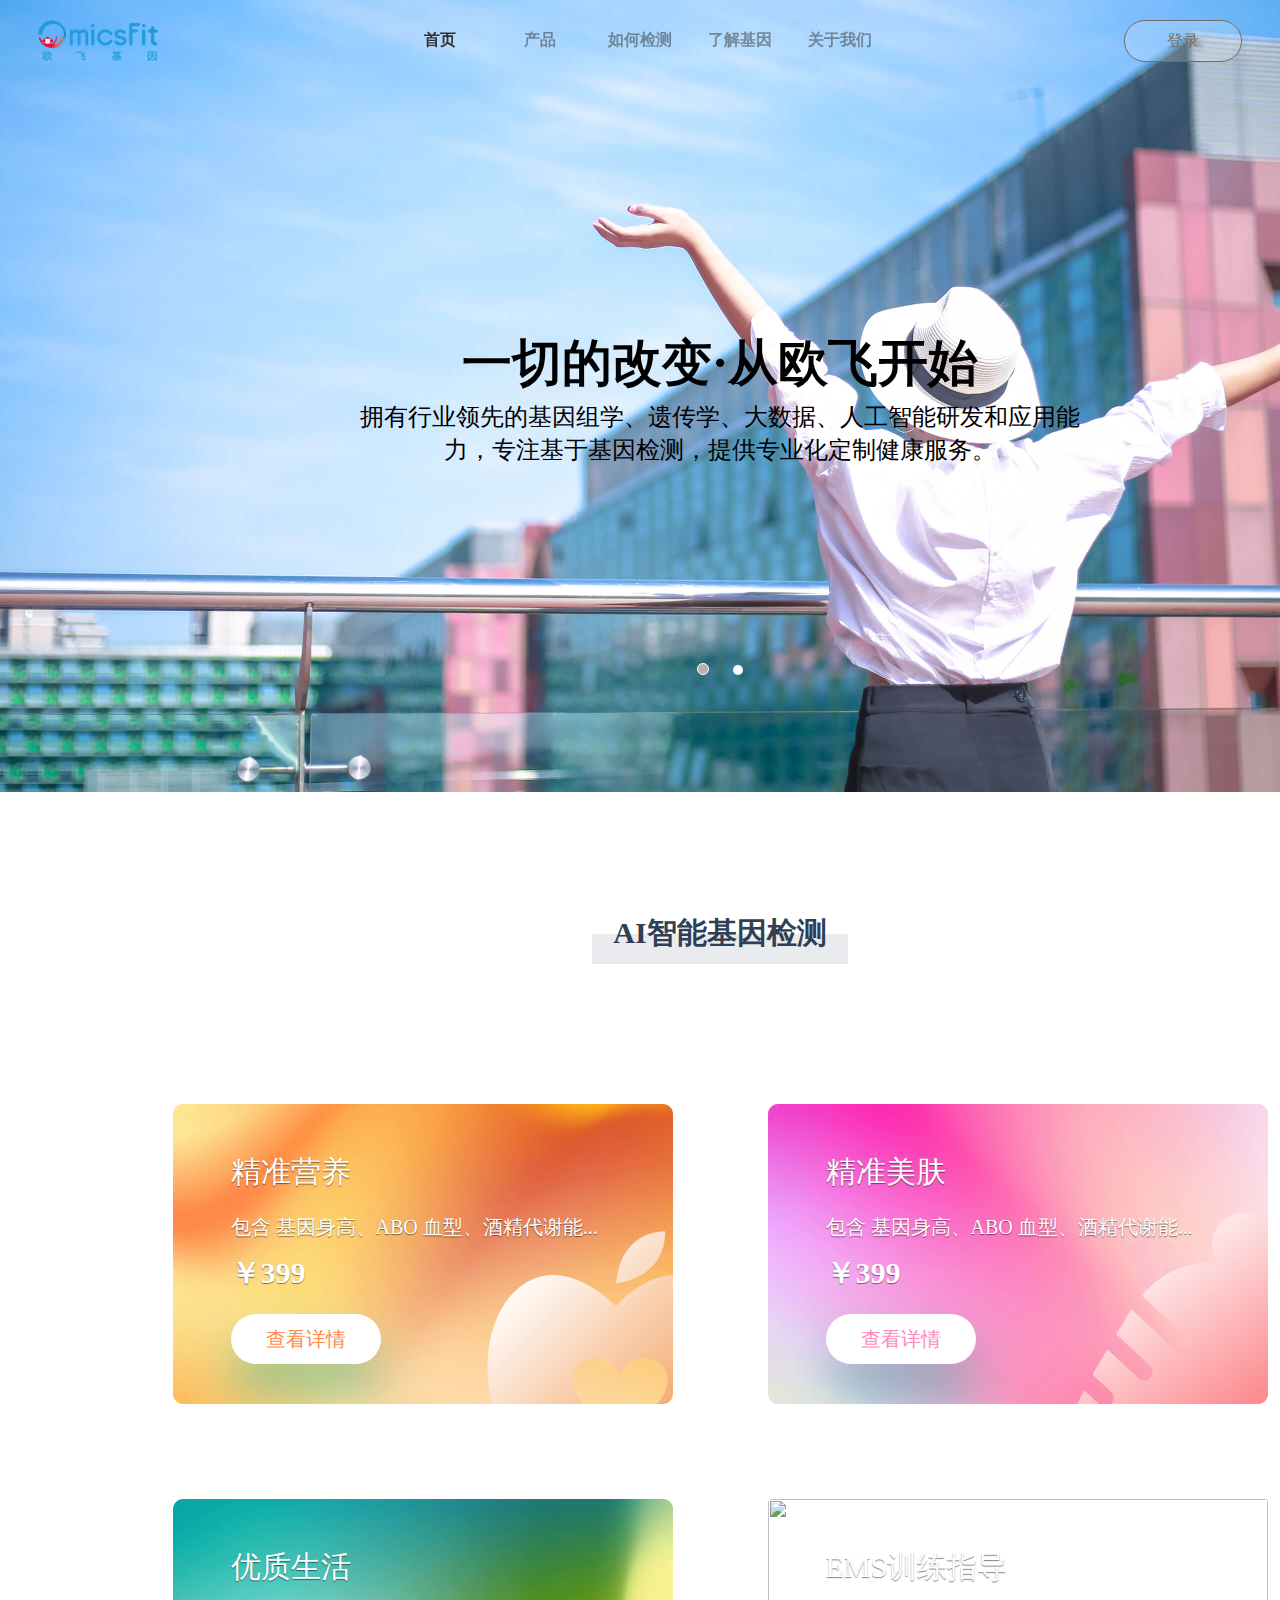
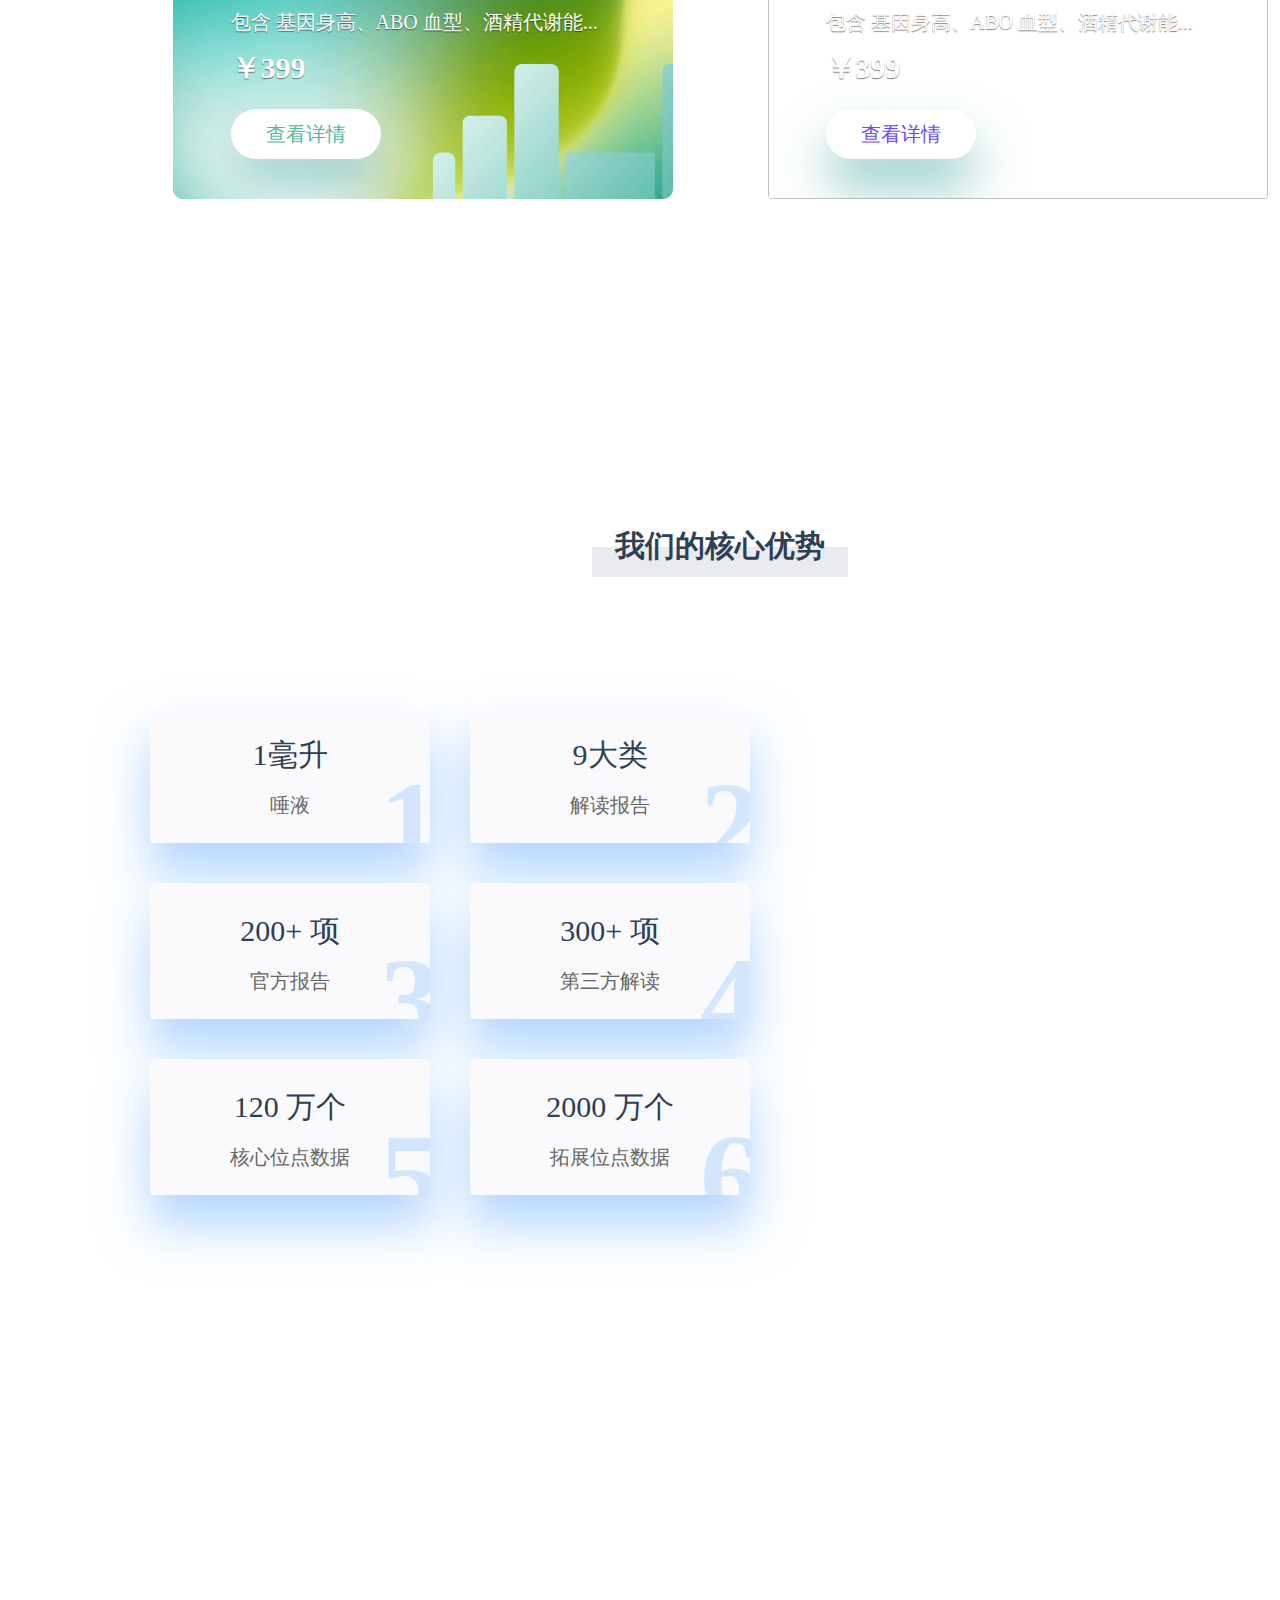
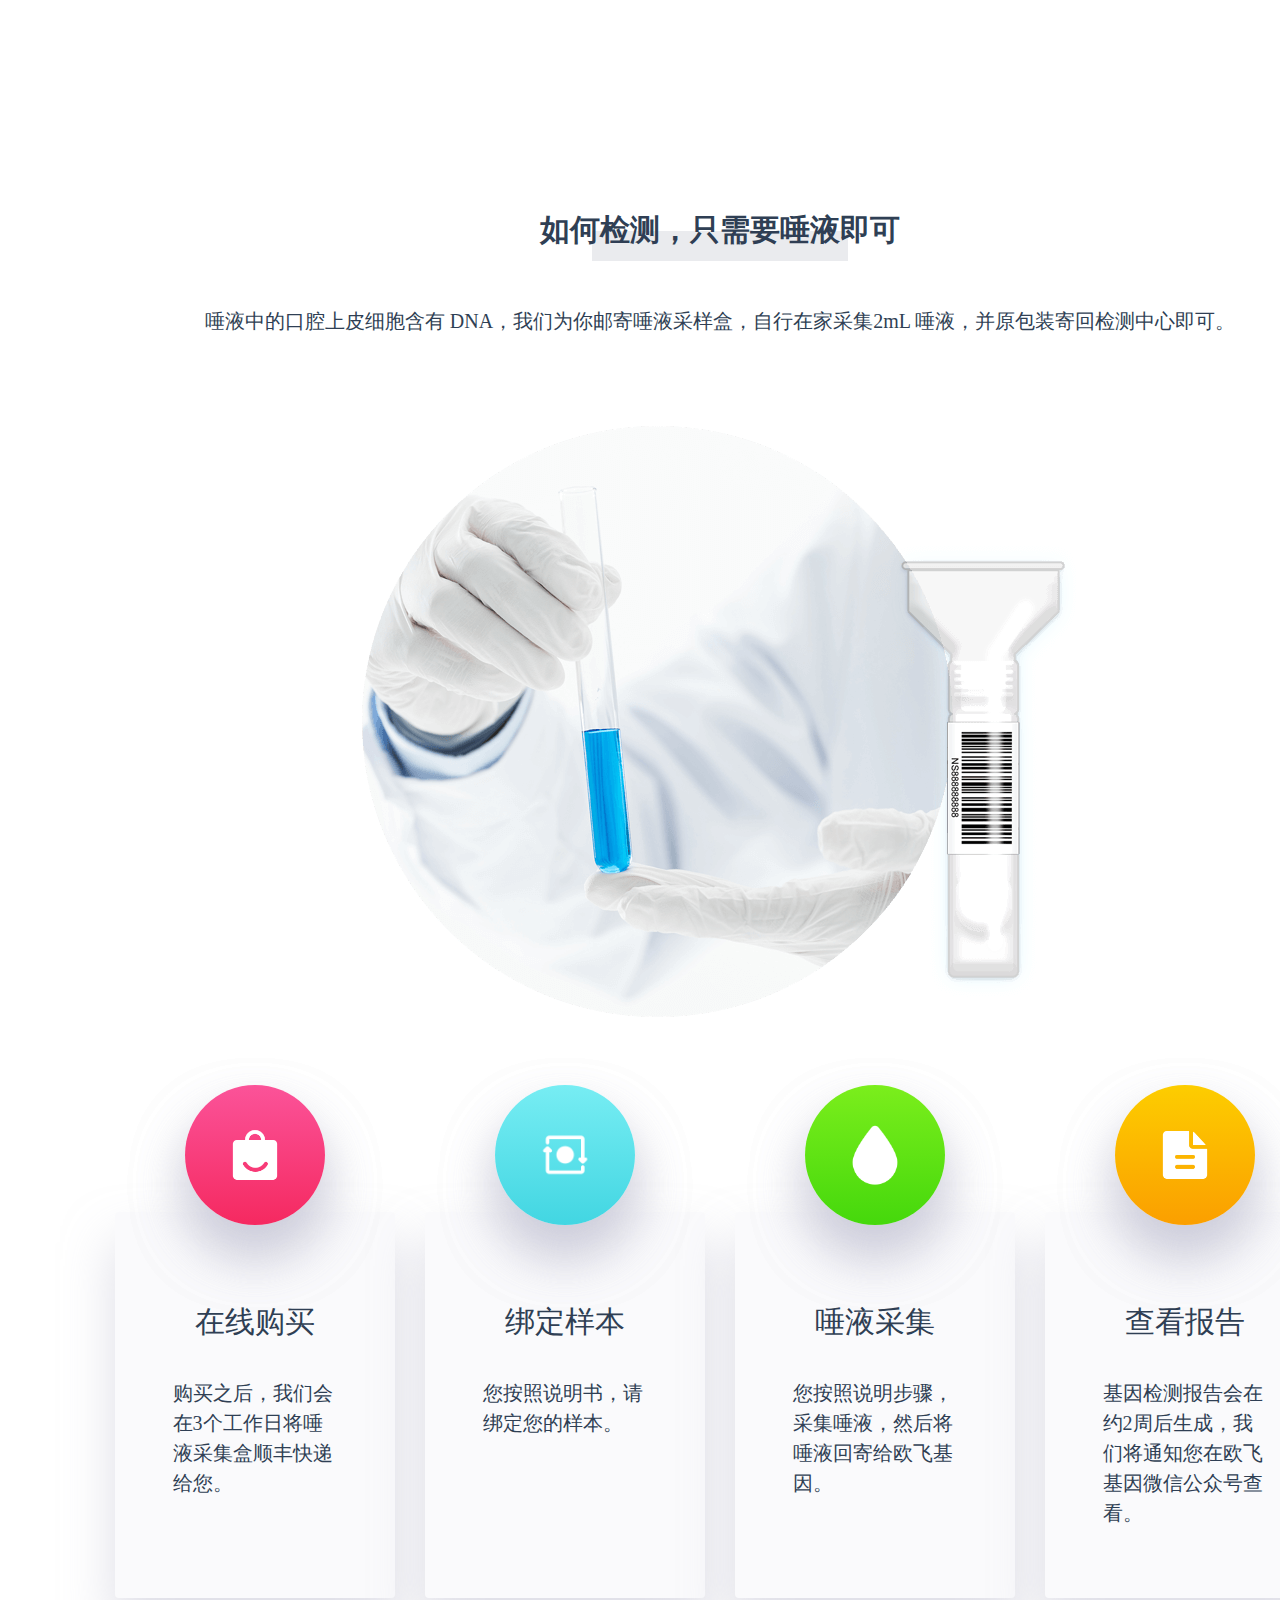
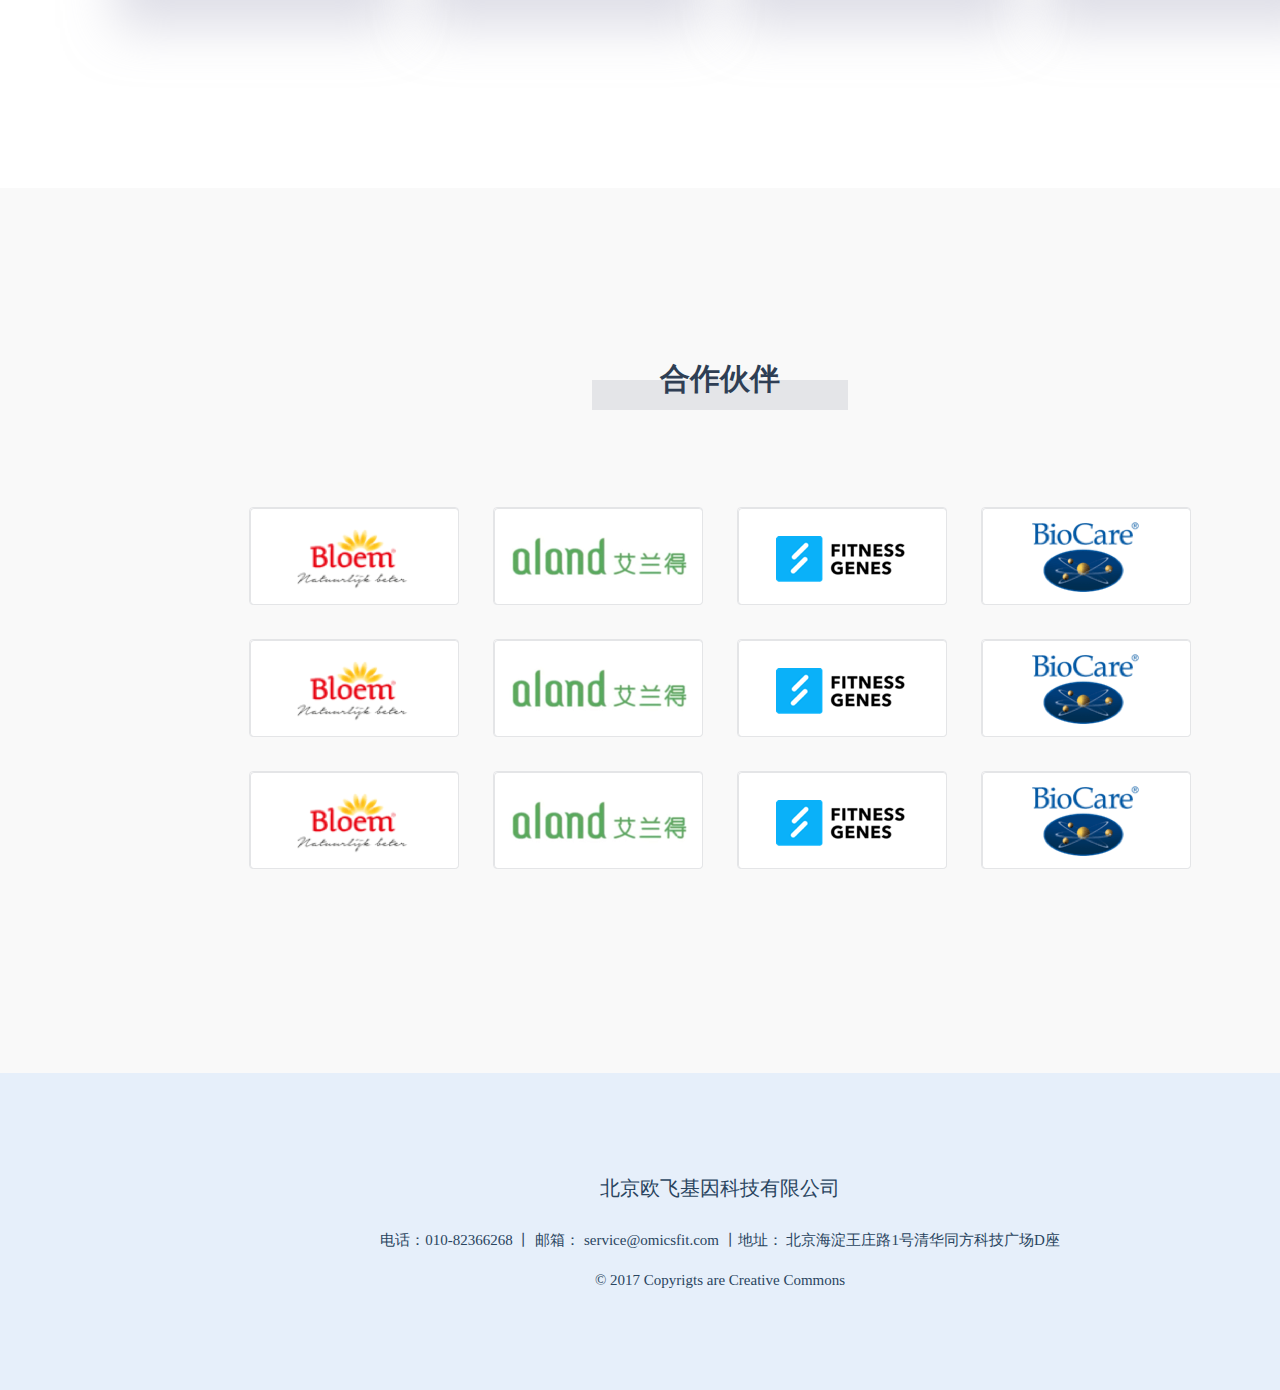
==== commit 885d1be9: "0115" ====
--- a/index.html
+++ b/index.html
@@ -12,20 +12,20 @@
 </head>
 <body>
 	<header class="of-header">
-		<a class="logo" href=""><img src="images/logo.png" alt=""></a>
+		<a class="logo" href="index.html"><img src="images/logo.png" alt=""></a>
 		<ul>
-			<li><a href="">首页</a></li>
-			<li><a href="">产品</a></li>
-			<li><a href="">如何检测</a></li>
-			<li><a href="">了解基因</a></li>
-			<li><a href="">关于我们</a></li>
-		</ul>
-		<a class="fr login" href="">登录</a>
+			<li class="active"><a href="index.html">首页</a></li>
+			<li><a href="index.html#products">产品</a></li>
+			<li><a href="index.html#how">如何检测</a></li>
+			<li><a href="news.html">了解基因</a></li>
+			<li><a href="about.html">关于我们</a></li>
+		</ul>
+		<a class="fr login" href="login.html">登录</a>
 	</header>
 	<div class="swiper-container-index">
 		<div class="swiper-wrapper">
 			<div class="swiper-slide">
-				<a href="">
+				<a href="news-detial.html">
 					<span class="text">
 						<h2>一切的改变·从欧飞开始</h2>
 						<p>拥有行业领先的基因组学、遗传学、大数据、人工智能研发和应用能力，专注基于基因检测，提供专业化定制健康服务。</p>
@@ -34,7 +34,7 @@
 				</a>
 			</div>
 			<div class="swiper-slide">
-				<a href="">
+				<a href="news-detial.html">
 					<span class="text">
 						<h2>一切的改变·从欧飞开始</h2>
 						<p>拥有行业领先的基因组学、遗传学、大数据、人工智能研发和应用能力。</p>
@@ -46,11 +46,11 @@
 		<div class="pagination"></div>
 	</div>
 	
-	<div class="of-product">
+	<div class="of-product" id="products">
 		<h2 class="of-title">AI智能基因检测</h2>
 		<ul class="of-pro-list">
 			<li>
-				<a href="">
+				<a href="detial.html">
 					<img src="images/pr_yy.png" alt="">
 					<h3>精准营养</h3>
 					<p>包含 基因身高、ABO 血型、酒精代谢能...</p>
@@ -59,7 +59,7 @@
 				</a>
 			</li>
 			<li>
-				<a href="">
+				<a href="detial.html">
 					<img src="images/pr_mf.png" alt="">
 					<h3>精准美肤</h3>
 					<p>包含 基因身高、ABO 血型、酒精代谢能...</p>
@@ -68,7 +68,7 @@
 				</a>
 			</li>
 			<li>
-				<a href="">
+				<a href="detial.html">
 					<img src="images/pr_sh.png" alt="">
 					<h3>优质生活</h3>
 					<p>包含 基因身高、ABO 血型、酒精代谢能...</p>
@@ -77,7 +77,7 @@
 				</a>
 			</li>
 			<li>
-				<a href="">
+				<a href="detial.html">
 					<img src="images/pr_ems.png" alt="">
 					<h3>EMS训练指导</h3>
 					<p>包含 基因身高、ABO 血型、酒精代谢能...</p>
@@ -124,7 +124,7 @@
 		</ul>
 	</div>
 
-	<div class="of-how">
+	<div class="of-how" id="how">
 		<h2 class="of-title">如何检测，只需要唾液即可</h2>
 		<p>唾液中的口腔上皮细胞含有 DNA，我们为你邮寄唾液采样盒，自行在家采集2mL 唾液，并原包装寄回检测中心即可。</p>
 		<img src="images/home_bg2.png" alt="">
@@ -185,8 +185,8 @@
 	</div>
 
 <script src="./js/jquery.min.js" type="text/javascript"></script>
+<script src="./js/xll.js" type="text/javascript"></script>
 <script src="./js/swiper.min.js" type="text/javascript"></script>
-<script src="./js/xll.js" type="text/javascript"></script>
 <script>
 	var mySwiper = new Swiper('.swiper-container-index',{
 		autoplay: 3000,
--- a/styles/css_scss/styles.css
+++ b/styles/css_scss/styles.css
@@ -1,2 +1,1075 @@
-﻿body,dl,dd,h1,h2,h3,h4,h5,h6,p,form,ul,li{margin:0}ul,input{padding:0}ol,li{margin:0;padding:0}table{border-collapse:collapse;border-spacing:0}fieldset,img{border:0}address,caption,cite,code,dfn,em,strong,th,var{font-style:normal;font-weight:normal}ol,ul{list-style:none}del,ins{text-decoration:none}caption,th{text-align:left}h1,h2,h3,h4,h5,h6{font-size:100%;font-weight:normal}input,button,textarea,select{font-size:100%}q:before,q:after{content:""}addr,acronym{border:0;font-variant:normal}sub,sup{font-size:75%;line-height:0;position:relative}sub{top:-0.5em}sup{bottom:-0.25em}.clearfix:after,.of-header ul:after,.of-product .of-pro-list:after,.of-goods ul:after,.of-how .of-how-list:after,.of-cooper ul:after{content:".";display:block;height:0;clear:both;visibility:hidden}.clearfix,.of-header ul,.of-product .of-pro-list,.of-goods ul,.of-how .of-how-list,.of-cooper ul{display:inline-block}* html .clearfix,* html .of-header ul,.of-header * html ul,* html .of-product .of-pro-list,.of-product * html .of-pro-list,* html .of-goods ul,.of-goods * html ul,* html .of-how .of-how-list,.of-how * html .of-how-list,* html .of-cooper ul,.of-cooper * html ul{height:1%}.clearfix,.of-header ul,.of-product .of-pro-list,.of-goods ul,.of-how .of-how-list,.of-cooper ul{display:block}body{font:12px/1.5 "Arial","\5FAE\8F6F\96C5\9ED1","\5b8b\4f53", sans-serif;color:#000;background:#fff}a{color:#000;text-decoration:none}a:active{color:#df1830}.fb{font-weight:700}.fn{font-weight:400}.unl{text-decoration:underline}.no_unl{text-decoration:none}.tl{text-align:left}.tc{text-align:center}.tr{text-align:right}.bc{margin-left:auto;margin-right:auto}.fl{float:left;display:inline}.fr{float:right;display:inline}.vm{vertical-align:middle}.vt{vertical-align:top}.pr{position:relative}.pa{position:absolute}.abs-right{position:absolute;right:0}.abs-left{position:absolute;left:0}.hidden{visibility:hidden}.none{display:none}.phone{display:none}body{font-family:'微软雅黑';min-width:1200px;background-color:#fff}.of-title{text-align:center;font-size:30px;line-height:42px;position:relative;z-index:2}.of-title:after{content:'';display:block;position:absolute;z-index:1;bottom:-10px;left:50%;margin-left:-128px;width:256px;height:30px;background:#2f3f54;opacity:0.1}.of-header{width:100%;height:80px;line-height:80px;position:absolute;top:0;left:0;z-index:3}.of-header img{float:left;vertical-align:middle;margin:20px 0 0 3%}.of-header ul{position:absolute;left:50%;transform:translateX(-50%)}.of-header ul li{float:left;width:100px;font-size:16px}.of-header .login{float:right;margin-right:3%;text-align:center;width:116px;height:40px;line-height:40px;background:rgba(255,255,255,0.2);border-radius:40px;border:1px solid #796b64;font-size:16px;color:#796b64;margin-top:20px}.swiper-container-index{height:792px;width:1440px;overflow:hidden;position:relative}.swiper-container-index .swiper-slide{position:relative}.swiper-container-index img{height:100%}.swiper-container-index .text{position:absolute;left:50%;top:50%;text-align:center;transform:translate(-50%, -50%)}.swiper-container-index .text h2{font-size:50px;font-weight:bold}.swiper-container-index .text p{line-height:33px;font-size:24px}.swiper-container-index .pagination{position:absolute;left:50%;transform:translateX(-50%);bottom:100px}.swiper-container-index .pagination .swiper-pagination-switch{display:inline-block;margin:12px;width:10px;height:10px;background:#fff;border-radius:12px}.swiper-container-index .pagination .swiper-active-switch{background:#bbb0b0;border:1px solid #fff}.of-product{padding:120px 0 85px}.of-product .of-pro-list{width:1095px;margin:0 auto;padding-top:150px}.of-product .of-pro-list a{color:#fff}.of-product .of-pro-list li{float:left;width:500px;height:300px;overflow:hidden;position:relative;border-radius:4px;margin-bottom:95px}.of-product .of-pro-list li img{position:absolute;z-index:-1;left:0;top:0;width:100%;height:100%}.of-product .of-pro-list li h3{padding:38px 58px 0;font-size:30px;line-height:60px;text-shadow:0px 1px 1px rgba(0,0,0,0.5)}.of-product .of-pro-list li p{padding:0 58px;font-size:20px;line-height:50px;text-shadow:0px 1px 1px rgba(0,0,0,0.5)}.of-product .of-pro-list li strong{padding-left:58px;display:block;font-size:30px;font-weight:bold;line-height:42px;text-shadow:0px 1px 1px rgba(0,0,0,0.5);margin-bottom:20px}.of-product .of-pro-list li button{margin-left:58px;width:150px;height:50px;background:#fff;box-shadow:0px 30px 50px 0px rgba(49,157,149,0.5);border-radius:25px;font-size:20px;border:0}.of-product .of-pro-list li:nth-child(even){margin-left:95px}.of-product .of-pro-list li:nth-child(1) button{color:#fe8b4d}.of-product .of-pro-list li:nth-child(2) button{color:#fc8abd}.of-product .of-pro-list li:nth-child(3) button{color:#57b8a5}.of-product .of-pro-list li:nth-child(4) button{color:#6a47fe}.of-goods{width:1440px;margin:0 auto;height:1214px;padding-top:146px}.of-goods ul{margin-left:150px;padding-top:140px;width:620px}.of-goods ul li{width:280px;height:136px;float:left;background:#fafafc;box-shadow:0px 30px 50px 0px rgba(107,175,255,0.52);border-radius:4px;margin:0 40px 40px 0;text-align:center;position:relative;overflow:hidden}.of-goods ul li:nth-child(even){margin-right:0}.of-goods ul li h4{font-size:30px;color:#2f3f54;line-height:60px;padding-top:18px}.of-goods ul li p{font-size:20px;line-height:40px;color:#666}.of-goods ul li strong{position:absolute;right:0;bottom:-72px;right:-10px;font-family:Arial-BoldMT;font-size:120px;font-weight:bold;opacity:0.2;color:#3798ff}.of-how{text-align:center;padding:70px 0 190px}.of-how>p{font-size:20px;color:#2f3f54;padding-top:55px;margin-bottom:90px}.of-how>img{margin-bottom:190px}.of-how .of-how-list{width:1210px;margin:0 auto}.of-how .of-how-list li{float:left;width:280px;height:386px;background:#fafafc;box-shadow:0px 30px 50px 0px rgba(190,190,207,0.5);border-radius:4px;margin-left:30px;position:relative}.of-how .of-how-list li:first-child{margin-left:0}.of-how .of-how-list i{display:block;position:absolute;top:-127px;left:50%;margin-left:-70px;width:140px;height:140px;background:linear-gradient(180deg, #fb5399 0%, #f52960 100%);box-shadow:0px 30px 50px 0px rgba(190,190,207,0.5),0px 30px 50px 0px rgba(190,190,207,0.5);border-radius:70px}.of-how .of-how-list img{width:45px;position:absolute;top:50%;left:50%;transform:translate(-50%, -50%)}.of-how .of-how-list h3{font-size:30px;line-height:60px;padding-top:80px;color:#2f3f54;margin-bottom:26px}.of-how .of-how-list p{display:block;width:165px;margin:0 auto;text-align:left;font-size:20px;color:#2f3f54;line-height:30px}.of-how .of-how-list li:nth-child(2) i{background:linear-gradient(180deg, #77edf3 0%, #42d6e2 100%)}.of-how .of-how-list li:nth-child(3) i{background:linear-gradient(180deg, #7bee1c 0%, #45d80c 100%)}.of-how .of-how-list li:nth-child(4) i{background:linear-gradient(180deg, #fdcd00 0%, #fb9f00 100%)}.of-cooper{padding:170px 0;background:#f9f9f9}.of-cooper ul{padding-top:107px;width:942px;margin:0 auto}.of-cooper ul li{float:left;margin-right:34px;margin-bottom:34px;width:208px;height:96px;background:#fff;border-radius:4px;border:1px solid #e4e5e7}.of-cooper ul li:nth-child(4n){margin-right:0}.of-footer{width:1440px;text-align:center;padding:100px 0 90px;background:#e6effa;color:#2A4560}.of-footer h3{font-size:20px;margin-bottom:17px}.of-footer p{font-size:15px;line-height:40px}.of-detial-card{width:734px;margin:0 auto;padding-left:566px;position:relative;margin-top:200px;height:300px;color:#2F3F54}.of-detial-card img{position:absolute;width:500px;height:300px;top:0;left:0}.of-detial-card h3{font-size:30px;font-weight:600;line-height:42px;margin-bottom:27px}.of-detial-card p{font-size:20px;line-height:28px;margin-bottom:10px}.of-detial-card strong{display:block;font-size:40px;font-weight:600;color:#e35f58;line-height:56px;margin-bottom:22px}.of-detial-card a{width:230px;display:block;height:80px;line-height:80px;background:#e35f58;box-shadow:0px 30px 50px 0px rgba(227,95,88,0.43);border-radius:40px;text-align:center;font-size:26px;font-weight:600;color:#fff}.of-detial-in{padding:150px 0 75px}.of-detial-in .bannars{padding-top:88px}.of-detial-in .bannars img{width:1300px;margin:0 auto;display:block}@media screen and (min-width: 0px) and (max-width: 768px){body .demo{width:1.6666666667rem}}.an_toLeft{animation:toLeft 0.5s linear 0s;-webkit-animation:toLeft 0.5s linear 0s;-ms-animation:toLeft 0.5s linear 0s;animation-fill-mode:both;opacity:1 !important;filter:alpha(opacity=100) !important}.an_delay1{animation-delay:.1s}.an_delay2{animation-delay:.2s}.an_delay3{animation-delay:.3s}.an_delay4{animation-delay:.4s}.an_delay5{animation-delay:.5s}.an_delay6{animation-delay:.6s}.an_delay7{animation-delay:.7s}.an_delay8{animation-delay:.8s}.an_delay9{animation-delay:.9s}.an_delay10{animation-delay:1s}.an_delay11{animation-delay:1.1s}.an_delay12{animation-delay:1.2s}.an_delay13{animation-delay:1.3s}.an_delay14{animation-delay:1.4s}.an_delay15{animation-delay:1.5s}.an_delay16{animation-delay:1.6s}.an_delay17{animation-delay:1.7s}.an_delay18{animation-delay:1.8s}.an_delay19{animation-delay:1.9s}.an_delay20{animation-delay:2s}.an_delay21{animation-delay:2.1s}.an_delay22{animation-delay:2.2s}.an_delay23{animation-delay:2.3s}.an_delay24{animation-delay:2.4s}.an_delay25{animation-delay:2.5s}.an_delay26{animation-delay:2.6s}.an_delay27{animation-delay:2.7s}.an_delay28{animation-delay:2.8s}.an_delay29{animation-delay:2.9s}.an_delay30{animation-delay:3s}.an_delay31{animation-delay:3.1s}.an_delay32{animation-delay:3.2s}.an_delay33{animation-delay:3.3s}.an_delay34{animation-delay:3.4s}.an_delay35{animation-delay:3.5s}.an_delay36{animation-delay:3.6s}.an_delay37{animation-delay:3.7s}.an_delay38{animation-delay:3.8s}.an_delay39{animation-delay:3.9s}.an_delay40{animation-delay:4s}@keyframes toTop{0%{transform:translate3d(0px, 100px, 0);opacity:0;filter:alpha(opacity=0)}100%{transform:translate3d(0px, 0px, 0);opacity:1;filter:alpha(opacity=100)}}
+@charset "UTF-8";
+/* svn相对地址 */
+/* 项目下建立文本或者其他说明 本产品的产品及其对接的相关人员 */
+/**
+* Description: Base style 
+* Developers: zhiwen <zhiwen@leju.sina.com.cn>
+**/
+/*RESET
+-------------------------------------------------------------- */
+body, dl, dd, h1, h2, h3, h4, h5, h6, p, form, ul, li {
+  margin: 0; }
+
+ul, input {
+  padding: 0; }
+
+ol, li {
+  margin: 0;
+  padding: 0; }
+
+table {
+  border-collapse: collapse;
+  border-spacing: 0; }
+
+fieldset, img {
+  border: 0; }
+
+address, caption, cite, code, dfn, em, strong, th, var {
+  font-style: normal;
+  font-weight: normal; }
+
+ol, ul {
+  list-style: none; }
+
+del, ins {
+  text-decoration: none; }
+
+caption, th {
+  text-align: left; }
+
+h1, h2, h3, h4, h5, h6 {
+  font-size: 100%;
+  font-weight: normal; }
+
+input, button, textarea, select {
+  font-size: 100%; }
+
+q:before, q:after {
+  content: ""; }
+
+addr, acronym {
+  border: 0;
+  font-variant: normal; }
+
+sub, sup {
+  font-size: 75%;
+  line-height: 0;
+  position: relative; }
+
+sub {
+  top: -0.5em; }
+
+sup {
+  bottom: -0.25em; }
+
+/*CLEARFIX
+-------------------------------------------------------------- */
+.clearfix:after, .of-header ul:after, .of-product .of-pro-list:after, .of-goods ul:after, .of-how .of-how-list:after, .of-cooper ul:after, .news-list .date:after, .of-buy .product .num:after {
+  content: ".";
+  display: block;
+  height: 0;
+  clear: both;
+  visibility: hidden; }
+
+.clearfix, .of-header ul, .of-product .of-pro-list, .of-goods ul, .of-how .of-how-list, .of-cooper ul, .news-list .date, .of-buy .product .num {
+  display: inline-block; }
+
+* html .clearfix, * html .of-header ul, .of-header * html ul, * html .of-product .of-pro-list, .of-product * html .of-pro-list, * html .of-goods ul, .of-goods * html ul, * html .of-how .of-how-list, .of-how * html .of-how-list, * html .of-cooper ul, .of-cooper * html ul, * html .news-list .date, .news-list * html .date, * html .of-buy .product .num, .of-buy .product * html .num {
+  height: 1%; }
+
+.clearfix, .of-header ul, .of-product .of-pro-list, .of-goods ul, .of-how .of-how-list, .of-cooper ul, .news-list .date, .of-buy .product .num {
+  display: block; }
+
+/*FONT
+-------------------------------------------------------------- */
+body {
+  font: 12px/1.5 "Arial","\5FAE\8F6F\96C5\9ED1","\5b8b\4f53", sans-serif;
+  color: #000;
+  background: #fff; }
+
+a {
+  color: #000;
+  text-decoration: none; }
+
+a:active {
+  color: #df1830; }
+
+.fb {
+  font-weight: 700; }
+
+.fn {
+  font-weight: 400; }
+
+.unl {
+  text-decoration: underline; }
+
+.no_unl {
+  text-decoration: none; }
+
+/*POSITION
+-------------------------------------------------------------- */
+.tl {
+  text-align: left; }
+
+.tc {
+  text-align: center; }
+
+.tr {
+  text-align: right; }
+
+.bc {
+  margin-left: auto;
+  margin-right: auto; }
+
+.fl {
+  float: left;
+  display: inline; }
+
+.fr {
+  float: right;
+  display: inline; }
+
+.vm {
+  vertical-align: middle; }
+
+.vt {
+  vertical-align: top; }
+
+.pr {
+  position: relative; }
+
+.pa {
+  position: absolute; }
+
+.abs-right {
+  position: absolute;
+  right: 0; }
+
+.abs-left {
+  position: absolute;
+  left: 0; }
+
+.hidden {
+  visibility: hidden; }
+
+.none {
+  display: none; }
+
+.mb38 {
+  margin-bottom: 38px !important; }
+
+.phone {
+  display: none; }
+
+body {
+  font-family: '微软雅黑';
+  min-width: 1440px;
+  background-color: #fff; }
+
+.of-title {
+  text-align: center;
+  font-size: 30px;
+  line-height: 42px;
+  position: relative;
+  font-weight: 600;
+  color: #2f3f54;
+  z-index: 2; }
+  .of-title:after {
+    content: '';
+    display: block;
+    position: absolute;
+    z-index: 1;
+    bottom: -10px;
+    left: 50%;
+    margin-left: -128px;
+    width: 256px;
+    height: 30px;
+    background: #2f3f54;
+    opacity: 0.1; }
+
+.of-header {
+  width: 100%;
+  height: 80px;
+  line-height: 80px;
+  position: absolute;
+  top: 0;
+  left: 0;
+  z-index: 3; }
+  .of-header img {
+    float: left;
+    vertical-align: middle;
+    margin: 20px 0 0 3%; }
+  .of-header ul {
+    position: absolute;
+    left: 50%;
+    transform: translateX(-50%); }
+    .of-header ul li {
+      float: left;
+      width: 100px;
+      text-align: center;
+      font-size: 16px;
+      font-weight: 600; }
+    .of-header ul a {
+      color: rgba(50, 50, 50, 0.5); }
+      .of-header ul a:hover {
+        color: #323232; }
+    .of-header ul .active a {
+      color: #323232; }
+  .of-header .login {
+    float: right;
+    margin-right: 3%;
+    text-align: center;
+    width: 116px;
+    height: 40px;
+    line-height: 40px;
+    background: rgba(255, 255, 255, 0.2);
+    border-radius: 40px;
+    border: 1px solid #796b64;
+    font-size: 16px;
+    color: #796b64;
+    margin-top: 20px; }
+
+.swiper-container-index {
+  height: 792px;
+  width: 100%;
+  margin: 0 auto;
+  overflow: hidden;
+  position: relative; }
+  .swiper-container-index .swiper-slide {
+    position: relative; }
+  .swiper-container-index a, .swiper-container-index img {
+    display: block;
+    width: 100%;
+    height: 100%; }
+  .swiper-container-index .text {
+    position: absolute;
+    left: 50%;
+    top: 50%;
+    text-align: center;
+    transform: translate(-50%, -50%); }
+    .swiper-container-index .text h2 {
+      font-size: 50px;
+      font-weight: bold; }
+    .swiper-container-index .text p {
+      line-height: 33px;
+      font-size: 24px; }
+  .swiper-container-index .pagination {
+    position: absolute;
+    left: 50%;
+    transform: translateX(-50%);
+    bottom: 100px; }
+    .swiper-container-index .pagination .swiper-pagination-switch {
+      display: inline-block;
+      margin: 12px;
+      width: 10px;
+      height: 10px;
+      background: white;
+      border-radius: 12px; }
+    .swiper-container-index .pagination .swiper-active-switch {
+      background: #bbb0b0;
+      border: 1px solid white; }
+
+.of-product {
+  padding: 120px 0 85px; }
+  .of-product .of-pro-list {
+    width: 1095px;
+    margin: 0 auto;
+    padding-top: 150px; }
+    .of-product .of-pro-list a {
+      color: #fff; }
+    .of-product .of-pro-list li {
+      float: left;
+      width: 500px;
+      height: 300px;
+      overflow: hidden;
+      position: relative;
+      border-radius: 4px;
+      margin-bottom: 95px; }
+      .of-product .of-pro-list li img {
+        position: absolute;
+        z-index: -1;
+        left: 0;
+        top: 0;
+        width: 100%;
+        height: 100%; }
+      .of-product .of-pro-list li h3 {
+        padding: 38px 58px 0;
+        font-size: 30px;
+        line-height: 60px;
+        text-shadow: 0px 1px 1px rgba(0, 0, 0, 0.5); }
+      .of-product .of-pro-list li p {
+        padding: 0 58px;
+        font-size: 20px;
+        line-height: 50px;
+        text-shadow: 0px 1px 1px rgba(0, 0, 0, 0.5); }
+      .of-product .of-pro-list li strong {
+        padding-left: 58px;
+        display: block;
+        font-size: 30px;
+        font-weight: bold;
+        line-height: 42px;
+        text-shadow: 0px 1px 1px rgba(0, 0, 0, 0.5);
+        margin-bottom: 20px; }
+      .of-product .of-pro-list li button {
+        margin-left: 58px;
+        width: 150px;
+        height: 50px;
+        background: white;
+        box-shadow: 0px 30px 50px 0px rgba(49, 157, 149, 0.5);
+        border-radius: 25px;
+        font-size: 20px;
+        border: 0; }
+      .of-product .of-pro-list li:nth-child(even) {
+        margin-left: 95px; }
+      .of-product .of-pro-list li:nth-child(1) button {
+        color: #fe8b4d; }
+      .of-product .of-pro-list li:nth-child(2) button {
+        color: #fc8abd; }
+      .of-product .of-pro-list li:nth-child(3) button {
+        color: #57b8a5; }
+      .of-product .of-pro-list li:nth-child(4) button {
+        color: #6a47fe; }
+
+.of-goods {
+  width: 1440px;
+  margin: 0 auto;
+  height: 1214px;
+  padding-top: 146px; }
+  .of-goods ul {
+    margin-left: 150px;
+    padding-top: 140px;
+    width: 620px; }
+    .of-goods ul li {
+      width: 280px;
+      height: 136px;
+      float: left;
+      background: #fafafc;
+      box-shadow: 0px 30px 50px 0px rgba(107, 175, 255, 0.52);
+      border-radius: 4px;
+      margin: 0 40px 40px 0;
+      text-align: center;
+      position: relative;
+      overflow: hidden; }
+      .of-goods ul li:nth-child(even) {
+        margin-right: 0; }
+      .of-goods ul li h4 {
+        font-size: 30px;
+        color: #2f3f54;
+        line-height: 60px;
+        padding-top: 18px; }
+      .of-goods ul li p {
+        font-size: 20px;
+        line-height: 40px;
+        color: #666666; }
+      .of-goods ul li strong {
+        position: absolute;
+        right: 0;
+        bottom: -72px;
+        right: -10px;
+        font-family: Arial-BoldMT;
+        font-size: 120px;
+        font-weight: bold;
+        opacity: 0.2;
+        color: #3798ff; }
+
+.of-how {
+  text-align: center;
+  padding: 70px 0 190px; }
+  .of-how > p {
+    font-size: 20px;
+    color: #2f3f54;
+    padding-top: 55px;
+    margin-bottom: 90px; }
+  .of-how > img {
+    margin-bottom: 190px; }
+  .of-how .of-how-list {
+    width: 1210px;
+    margin: 0 auto; }
+    .of-how .of-how-list li {
+      float: left;
+      width: 280px;
+      height: 386px;
+      background: #fafafc;
+      box-shadow: 0px 30px 50px 0px rgba(190, 190, 207, 0.5);
+      border-radius: 4px;
+      margin-left: 30px;
+      position: relative; }
+      .of-how .of-how-list li:first-child {
+        margin-left: 0; }
+    .of-how .of-how-list i {
+      display: block;
+      position: absolute;
+      top: -127px;
+      left: 50%;
+      margin-left: -70px;
+      width: 140px;
+      height: 140px;
+      background: linear-gradient(180deg, #fb5399 0%, #f52960 100%);
+      box-shadow: 0px 30px 50px 0px rgba(190, 190, 207, 0.5), 0px 30px 50px 0px rgba(190, 190, 207, 0.5);
+      border-radius: 70px; }
+    .of-how .of-how-list img {
+      width: 45px;
+      position: absolute;
+      top: 50%;
+      left: 50%;
+      transform: translate(-50%, -50%); }
+    .of-how .of-how-list h3 {
+      font-size: 30px;
+      line-height: 60px;
+      padding-top: 80px;
+      color: #2f3f54;
+      margin-bottom: 26px; }
+    .of-how .of-how-list p {
+      display: block;
+      width: 165px;
+      margin: 0 auto;
+      text-align: left;
+      font-size: 20px;
+      color: #2f3f54;
+      line-height: 30px; }
+    .of-how .of-how-list li:nth-child(2) i {
+      background: linear-gradient(180deg, #77edf3 0%, #42d6e2 100%); }
+    .of-how .of-how-list li:nth-child(3) i {
+      background: linear-gradient(180deg, #7bee1c 0%, #45d80c 100%); }
+    .of-how .of-how-list li:nth-child(4) i {
+      background: linear-gradient(180deg, #fdcd00 0%, #fb9f00 100%); }
+
+.of-cooper {
+  padding: 170px 0;
+  background: #f9f9f9; }
+  .of-cooper ul {
+    padding-top: 107px;
+    width: 942px;
+    margin: 0 auto; }
+    .of-cooper ul li {
+      float: left;
+      margin-right: 34px;
+      margin-bottom: 34px;
+      width: 208px;
+      height: 96px;
+      background: white;
+      border-radius: 4px;
+      border: 1px solid #e4e5e7; }
+      .of-cooper ul li:nth-child(4n) {
+        margin-right: 0; }
+
+.of-footer {
+  width: 100%;
+  text-align: center;
+  padding: 100px 0 90px;
+  background: #e6effa;
+  color: #2A4560; }
+  .of-footer h3 {
+    font-size: 20px;
+    margin-bottom: 17px; }
+  .of-footer p {
+    font-size: 15px;
+    line-height: 40px; }
+
+.of-detial-card {
+  width: 734px;
+  margin: 0 auto;
+  padding-left: 566px;
+  position: relative;
+  margin-top: 200px;
+  height: 300px;
+  color: #2F3F54; }
+  .of-detial-card img {
+    position: absolute;
+    width: 500px;
+    height: 300px;
+    top: 0;
+    left: 0; }
+  .of-detial-card h3 {
+    font-size: 30px;
+    font-weight: 600;
+    line-height: 42px;
+    margin-bottom: 27px; }
+  .of-detial-card p {
+    font-size: 20px;
+    line-height: 28px;
+    margin-bottom: 10px; }
+  .of-detial-card strong {
+    display: block;
+    font-size: 40px;
+    font-weight: 600;
+    color: #e35f58;
+    line-height: 56px;
+    margin-bottom: 22px; }
+  .of-detial-card a {
+    width: 230px;
+    display: block;
+    height: 80px;
+    line-height: 80px;
+    background: #e35f58;
+    box-shadow: 0px 30px 50px 0px rgba(227, 95, 88, 0.43);
+    border-radius: 40px;
+    text-align: center;
+    font-size: 26px;
+    font-weight: 600;
+    color: white; }
+
+.of-detial-in {
+  padding: 150px 0 75px; }
+  .of-detial-in .bannars {
+    padding-top: 88px; }
+    .of-detial-in .bannars img {
+      width: 1300px;
+      margin: 0 auto;
+      display: block; }
+
+.of-news {
+  padding: 200px 0; }
+
+.news-list {
+  padding-top: 94px;
+  margin: 0 auto;
+  width: 1260px; }
+  .news-list li {
+    width: 1260px;
+    padding: 40px;
+    margin-bottom: 50px;
+    position: relative;
+    background: #f9f9f9; }
+  .news-list .date {
+    line-height: 45px; }
+    .news-list .date strong {
+      float: left;
+      width: 400px;
+      text-align: right;
+      margin-right: 40px;
+      font-size: 30px;
+      font-weight: 600;
+      color: #2f3f54; }
+    .news-list .date em {
+      float: left;
+      width: 820px;
+      font-size: 24px;
+      color: rgba(47, 63, 84, 0.5);
+      border-bottom: 1px solid rgba(47, 63, 84, 0.3); }
+  .news-list img {
+    position: absolute;
+    top: 81px;
+    left: 40px;
+    display: block;
+    width: 400px;
+    height: 300px; }
+  .news-list .in {
+    padding-left: 440px;
+    height: 300px;
+    position: relative; }
+    .news-list .in h4 {
+      font-size: 30px;
+      font-weight: 600;
+      padding: 20px 0;
+      color: #2f3f54;
+      line-height: 42px;
+      height: 84px;
+      overflow: hidden;
+      text-overflow: ellipsis;
+      display: -webkit-box;
+      -webkit-line-clamp: 2;
+      -webkit-box-orient: vertical; }
+    .news-list .in p {
+      font-size: 20px;
+      line-height: 28px;
+      overflow: hidden;
+      color: #2f3f54;
+      text-overflow: ellipsis;
+      display: -webkit-box;
+      -webkit-line-clamp: 4;
+      -webkit-box-orient: vertical; }
+    .news-list .in span {
+      position: absolute;
+      bottom: 0;
+      left: 440px;
+      font-size: 24px;
+      color: rgba(47, 63, 84, 0.5); }
+
+.of-news-detail {
+  padding: 140px 0 30px; }
+  .of-news-detail .in {
+    width: 940px;
+    padding: 70px;
+    margin: 0 auto;
+    background: #f9f9f9; }
+  .of-news-detail h2 {
+    font-size: 30px;
+    font-weight: 600;
+    color: #2f3f54;
+    line-height: 42px; }
+  .of-news-detail .time {
+    display: block;
+    font-size: 20px;
+    color: rgba(47, 63, 84, 0.5);
+    line-height: 80px;
+    border-bottom: 1px solid rgba(47, 63, 84, 0.5);
+    margin-bottom: 40px; }
+  .of-news-detail p {
+    font-size: 20px;
+    color: #2f3f54;
+    line-height: 28px;
+    margin-bottom: 40px; }
+  .of-news-detail img {
+    display: block;
+    width: 100%;
+    margin-bottom: 40px; }
+
+.of-about {
+  width: 1340px;
+  padding: 90px 0;
+  margin: 0 auto; }
+  .of-about img {
+    display: block;
+    width: 100%;
+    box-shadow: 0px 30px 50px 0px rgba(207, 207, 207, 0.5);
+    border-radius: 10px;
+    margin-bottom: 60px; }
+  .of-about .of-title {
+    margin-bottom: 40px; }
+  .of-about .text {
+    width: 1200px;
+    padding: 70px;
+    font-size: 20px;
+    background: #f9f9f9;
+    color: #2f3f54;
+    line-height: 28px;
+    text-indent: 40px;
+    margin-bottom: 40px; }
+    .of-about .text p {
+      margin-bottom: 20px; }
+      .of-about .text p:last-child {
+        margin-bottom: 0; }
+
+.of-buy {
+  padding: 200px 0 50px;
+  width: 1340px;
+  margin: 0 auto; }
+  .of-buy .of-title {
+    margin-bottom: 50px; }
+  .of-buy .product, .of-buy .area, .of-buy .quan {
+    padding: 40px;
+    width: 1260px;
+    background: #f9f9f9;
+    position: relative;
+    margin-bottom: 30px; }
+  .of-buy .product img {
+    width: 326px;
+    height: 188px; }
+  .of-buy .product .in {
+    width: 884px;
+    padding-top: 24px;
+    float: right;
+    font-size: 40px;
+    font-weight: 600;
+    color: #2f3f54;
+    line-height: 56px;
+    margin-bottom: 10px; }
+  .of-buy .product strong {
+    font-size: 40px;
+    display: block;
+    font-weight: 600;
+    margin-top: 10px;
+    color: #e35f58; }
+  .of-buy .product .num {
+    position: absolute;
+    top: 116px;
+    right: 145px;
+    width: 134px;
+    background: #f9f9f9;
+    border-radius: 10px;
+    border: 1px solid #d6dcdf;
+    font-size: 20px; }
+    .of-buy .product .num button {
+      float: left;
+      width: 40px;
+      height: 40px;
+      line-height: 40px;
+      color: #2F3F54;
+      background: transparent;
+      border: 0;
+      cursor: pointer;
+      outline: none; }
+      .of-buy .product .num button:last-child {
+        line-height: 36px; }
+    .of-buy .product .num input {
+      float: left;
+      width: 52px;
+      height: 40px;
+      background: #fff;
+      border: 1px solid #d6dcdf;
+      border-top: 0;
+      border-bottom: 0;
+      border-radius: 0;
+      outline: none;
+      text-align: center; }
+    .of-buy .product .num input::-webkit-outer-spin-button,
+    .of-buy .product .num input::-webkit-inner-spin-button {
+      -webkit-appearance: none !important;
+      margin: 0; }
+  .of-buy .area {
+    padding: 40px;
+    width: 1260px;
+    background: #f9f9f9;
+    position: relative;
+    margin-bottom: 30px; }
+    .of-buy .area li {
+      width: 1254px;
+      height: 70px;
+      border-radius: 3px;
+      border: 1px solid transparent; }
+    .of-buy .area .active {
+      background: rgba(227, 95, 88, 0.1);
+      border-color: #e35f58; }
+  .of-buy .buy-tit {
+    font-size: 20px;
+    color: #2f3f54;
+    line-height: 28px;
+    margin-bottom: 25px; }
+    .of-buy .buy-tit a {
+      float: right;
+      color: #327cf6; }
+  .of-buy .order {
+    width: 1078px;
+    background: rgba(227, 95, 88, 0.1);
+    border-radius: 3px;
+    padding: 40px 130px;
+    border: 1px solid #e35f58;
+    font-size: 20px;
+    color: #2f3f54;
+    line-height: 28px; }
+    .of-buy .order p {
+      margin-bottom: 20px;
+      text-align: right; }
+    .of-buy .order .total, .of-buy .order .card, .of-buy .order .pay {
+      display: inline-block;
+      width: 140px; }
+    .of-buy .order .pay {
+      font-size: 40px;
+      font-weight: 600;
+      color: #e35f58;
+      line-height: 56px; }
+    .of-buy .order .confirm {
+      display: inline-block;
+      width: 300px;
+      height: 80px;
+      line-height: 80px;
+      color: #fff;
+      text-align: center;
+      background: #e35f58;
+      box-shadow: 0px 30px 50px 0px rgba(227, 95, 88, 0.43);
+      border-radius: 40px;
+      font-size: 25px;
+      font-weight: 600; }
+
+.of-sign {
+  width: 100%;
+  overflow: hidden;
+  position: relative; }
+  .of-sign .img {
+    width: 100%;
+    max-height: 980px;
+    overflow: hidden; }
+    .of-sign .img img {
+      display: block;
+      width: 100%; }
+  .of-sign .of-form {
+    position: absolute;
+    right: 10%;
+    bottom: 12%;
+    width: 554px;
+    padding: 100px 0 80px;
+    background: white;
+    box-shadow: 0px 30px 50px 0px rgba(207, 207, 207, 0.5); }
+    .of-sign .of-form .of-title {
+      margin-bottom: 50px; }
+    .of-sign .of-form .label {
+      width: 400px;
+      height: auto;
+      margin: 0 auto;
+      margin-bottom: 20px;
+      position: relative; }
+      .of-sign .of-form .label > div {
+        height: 70px;
+        border-bottom: 1px solid rgba(47, 63, 84, 0.2); }
+      .of-sign .of-form .label .quhao {
+        position: absolute;
+        width: 90px;
+        text-align: center;
+        left: 0;
+        top: 0;
+        line-height: 70px;
+        font-size: 20px;
+        color: #2f3f54; }
+        .of-sign .of-form .label .quhao:after {
+          content: '';
+          display: inline-block;
+          vertical-align: middle;
+          margin-left: 12px;
+          width: 0;
+          height: 0;
+          border-style: solid;
+          border-width: 6px;
+          border-color: #2A4560 transparent transparent transparent; }
+      .of-sign .of-form .label input {
+        outline: none;
+        font-size: 20px;
+        padding-left: 95px;
+        width: 300px;
+        border: 0;
+        color: #2A4560;
+        line-height: 70px; }
+        .of-sign .of-form .label input::-moz-placeholder {
+          color: rgba(47, 63, 84, 0.5) !important; }
+        .of-sign .of-form .label input::-webkit-input-placeholder {
+          color: rgba(47, 63, 84, 0.5) !important; }
+      .of-sign .of-form .label .error {
+        font-size: 20px;
+        color: #eb4d3d;
+        line-height: 40px; }
+    .of-sign .of-form .yzm input {
+      padding-left: 0;
+      padding-right: 120px;
+      width: 280px; }
+    .of-sign .of-form .yzm .yzm-send {
+      position: absolute;
+      right: 0;
+      top: 0;
+      cursor: pointer;
+      width: 100px;
+      text-align: center;
+      font-size: 20px;
+      color: #327cf6;
+      line-height: 70px; }
+    .of-sign .of-form .error-label > div {
+      border-bottom: 1px solid #eb4d3d; }
+    .of-sign .of-form .error-label input {
+      color: #eb4d3d; }
+    .of-sign .of-form button {
+      display: block;
+      margin: 0 auto;
+      width: 300px;
+      height: 80px;
+      line-height: 80px;
+      background: #327cf6;
+      box-shadow: 0px 30px 50px 0px rgba(31, 160, 226, 0.5);
+      border-radius: 40px;
+      outline: none;
+      color: #fff;
+      font-weight: bold;
+      text-align: center;
+      border: 0;
+      font-size: 25px;
+      margin-bottom: 60px; }
+    .of-sign .of-form > p {
+      text-align: center;
+      font-size: 20px;
+      color: #2f3f54; }
+      .of-sign .of-form > p a {
+        color: #327cf6; }
+    .of-sign .of-form .know {
+      font-size: 20px;
+      color: rgba(47, 63, 84, 0.5);
+      line-height: 28px;
+      margin-bottom: 60px; }
+      .of-sign .of-form .know i {
+        font-style: normal;
+        text-decoration: underline;
+        cursor: pointer; }
+
+.bac-bar {
+  width: 100%;
+  height: 100%;
+  background: black;
+  opacity: 0.5; }
+
+.know-book {
+  display: none;
+  position: fixed;
+  top: 0;
+  left: 0;
+  width: 100%;
+  height: 100%;
+  z-index: 9; }
+  .know-book .in {
+    position: absolute;
+    top: 50%;
+    left: 50%;
+    transform: translate(-50%, -50%);
+    padding: 40px 60px;
+    width: 1028px;
+    max-height: 600px;
+    overflow: auto;
+    background: white;
+    box-shadow: 0px -1px 0px 0px #dde3e8;
+    width: 897px;
+    font-size: 18px;
+    color: #2f3f54; }
+  .know-book h4 {
+    text-align: center;
+    margin-bottom: 50px; }
+  .know-book .close {
+    font-style: normal;
+    font-size: 30px;
+    position: absolute;
+    width: 20px;
+    height: 20px;
+    right: 20px;
+    top: 20px;
+    cursor: pointer; }
+    .know-book .close::before, .know-book .close::after {
+      content: "";
+      position: absolute;
+      height: 16px;
+      width: 1.5px;
+      background: #2A4560;
+      top: 2px;
+      right: 9px; }
+    .know-book .close::before {
+      transform: rotate(45deg);
+      /*进行旋转*/ }
+    .know-book .close::after {
+      transform: rotate(-45deg); }
+
+@media screen and (min-width: 0px) and (max-width: 768px) {
+  body .demo {
+    width: 1.6666666667rem; } }
+.an_toLeft {
+  animation: toLeft 0.5s linear 0s;
+  -webkit-animation: toLeft 0.5s linear 0s;
+  -ms-animation: toLeft 0.5s linear 0s;
+  animation-fill-mode: both;
+  opacity: 1 !important;
+  filter: alpha(opacity=100) !important; }
+
+.an_delay1 {
+  animation-delay: 0.1s; }
+
+.an_delay2 {
+  animation-delay: 0.2s; }
+
+.an_delay3 {
+  animation-delay: 0.3s; }
+
+.an_delay4 {
+  animation-delay: 0.4s; }
+
+.an_delay5 {
+  animation-delay: 0.5s; }
+
+.an_delay6 {
+  animation-delay: 0.6s; }
+
+.an_delay7 {
+  animation-delay: 0.7s; }
+
+.an_delay8 {
+  animation-delay: 0.8s; }
+
+.an_delay9 {
+  animation-delay: 0.9s; }
+
+.an_delay10 {
+  animation-delay: 1s; }
+
+.an_delay11 {
+  animation-delay: 1.1s; }
+
+.an_delay12 {
+  animation-delay: 1.2s; }
+
+.an_delay13 {
+  animation-delay: 1.3s; }
+
+.an_delay14 {
+  animation-delay: 1.4s; }
+
+.an_delay15 {
+  animation-delay: 1.5s; }
+
+.an_delay16 {
+  animation-delay: 1.6s; }
+
+.an_delay17 {
+  animation-delay: 1.7s; }
+
+.an_delay18 {
+  animation-delay: 1.8s; }
+
+.an_delay19 {
+  animation-delay: 1.9s; }
+
+.an_delay20 {
+  animation-delay: 2s; }
+
+.an_delay21 {
+  animation-delay: 2.1s; }
+
+.an_delay22 {
+  animation-delay: 2.2s; }
+
+.an_delay23 {
+  animation-delay: 2.3s; }
+
+.an_delay24 {
+  animation-delay: 2.4s; }
+
+.an_delay25 {
+  animation-delay: 2.5s; }
+
+.an_delay26 {
+  animation-delay: 2.6s; }
+
+.an_delay27 {
+  animation-delay: 2.7s; }
+
+.an_delay28 {
+  animation-delay: 2.8s; }
+
+.an_delay29 {
+  animation-delay: 2.9s; }
+
+.an_delay30 {
+  animation-delay: 3s; }
+
+.an_delay31 {
+  animation-delay: 3.1s; }
+
+.an_delay32 {
+  animation-delay: 3.2s; }
+
+.an_delay33 {
+  animation-delay: 3.3s; }
+
+.an_delay34 {
+  animation-delay: 3.4s; }
+
+.an_delay35 {
+  animation-delay: 3.5s; }
+
+.an_delay36 {
+  animation-delay: 3.6s; }
+
+.an_delay37 {
+  animation-delay: 3.7s; }
+
+.an_delay38 {
+  animation-delay: 3.8s; }
+
+.an_delay39 {
+  animation-delay: 3.9s; }
+
+.an_delay40 {
+  animation-delay: 4s; }
+
+@keyframes toTop {
+  0% {
+    transform: translate3d(0px, 100px, 0);
+    opacity: 0;
+    filter: alpha(opacity=0); }
+  100% {
+    transform: translate3d(0px, 0px, 0);
+    opacity: 1;
+    filter: alpha(opacity=100); } }
+
 /*# sourceMappingURL=styles.css.map */
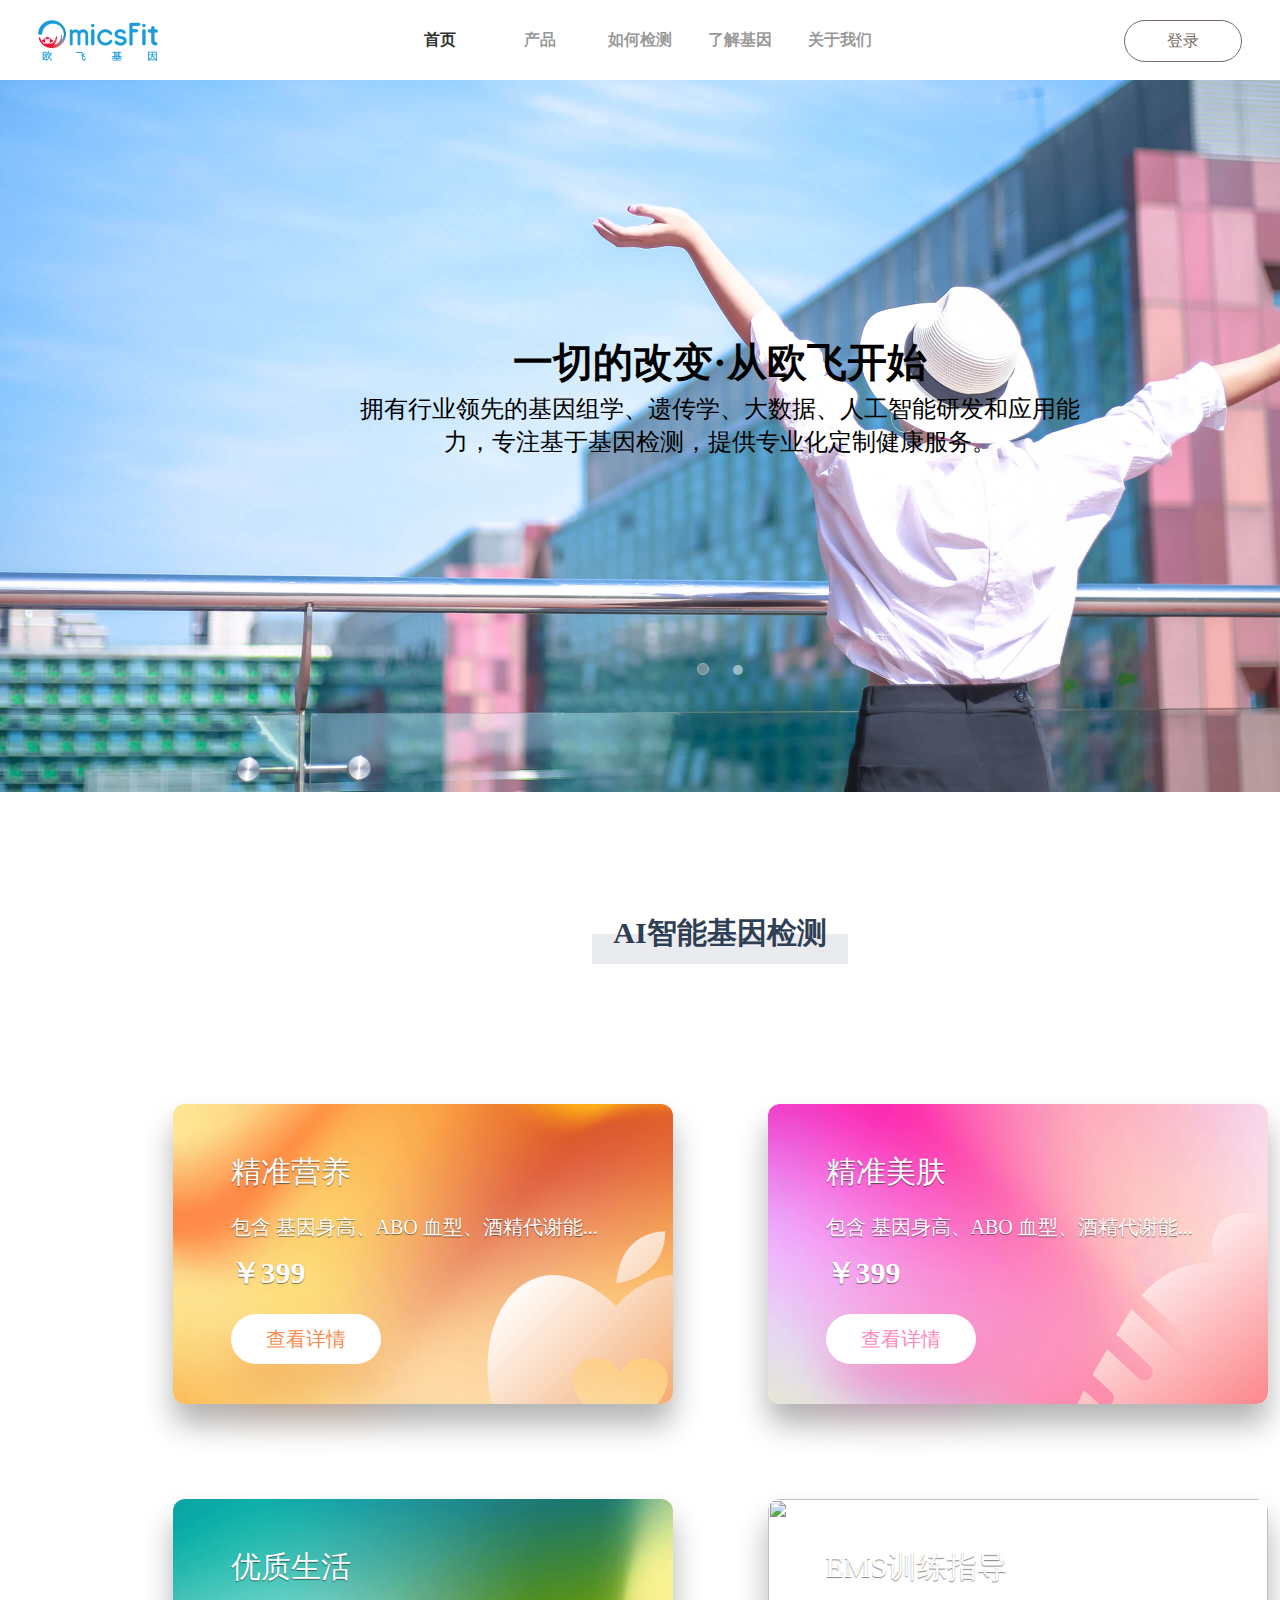
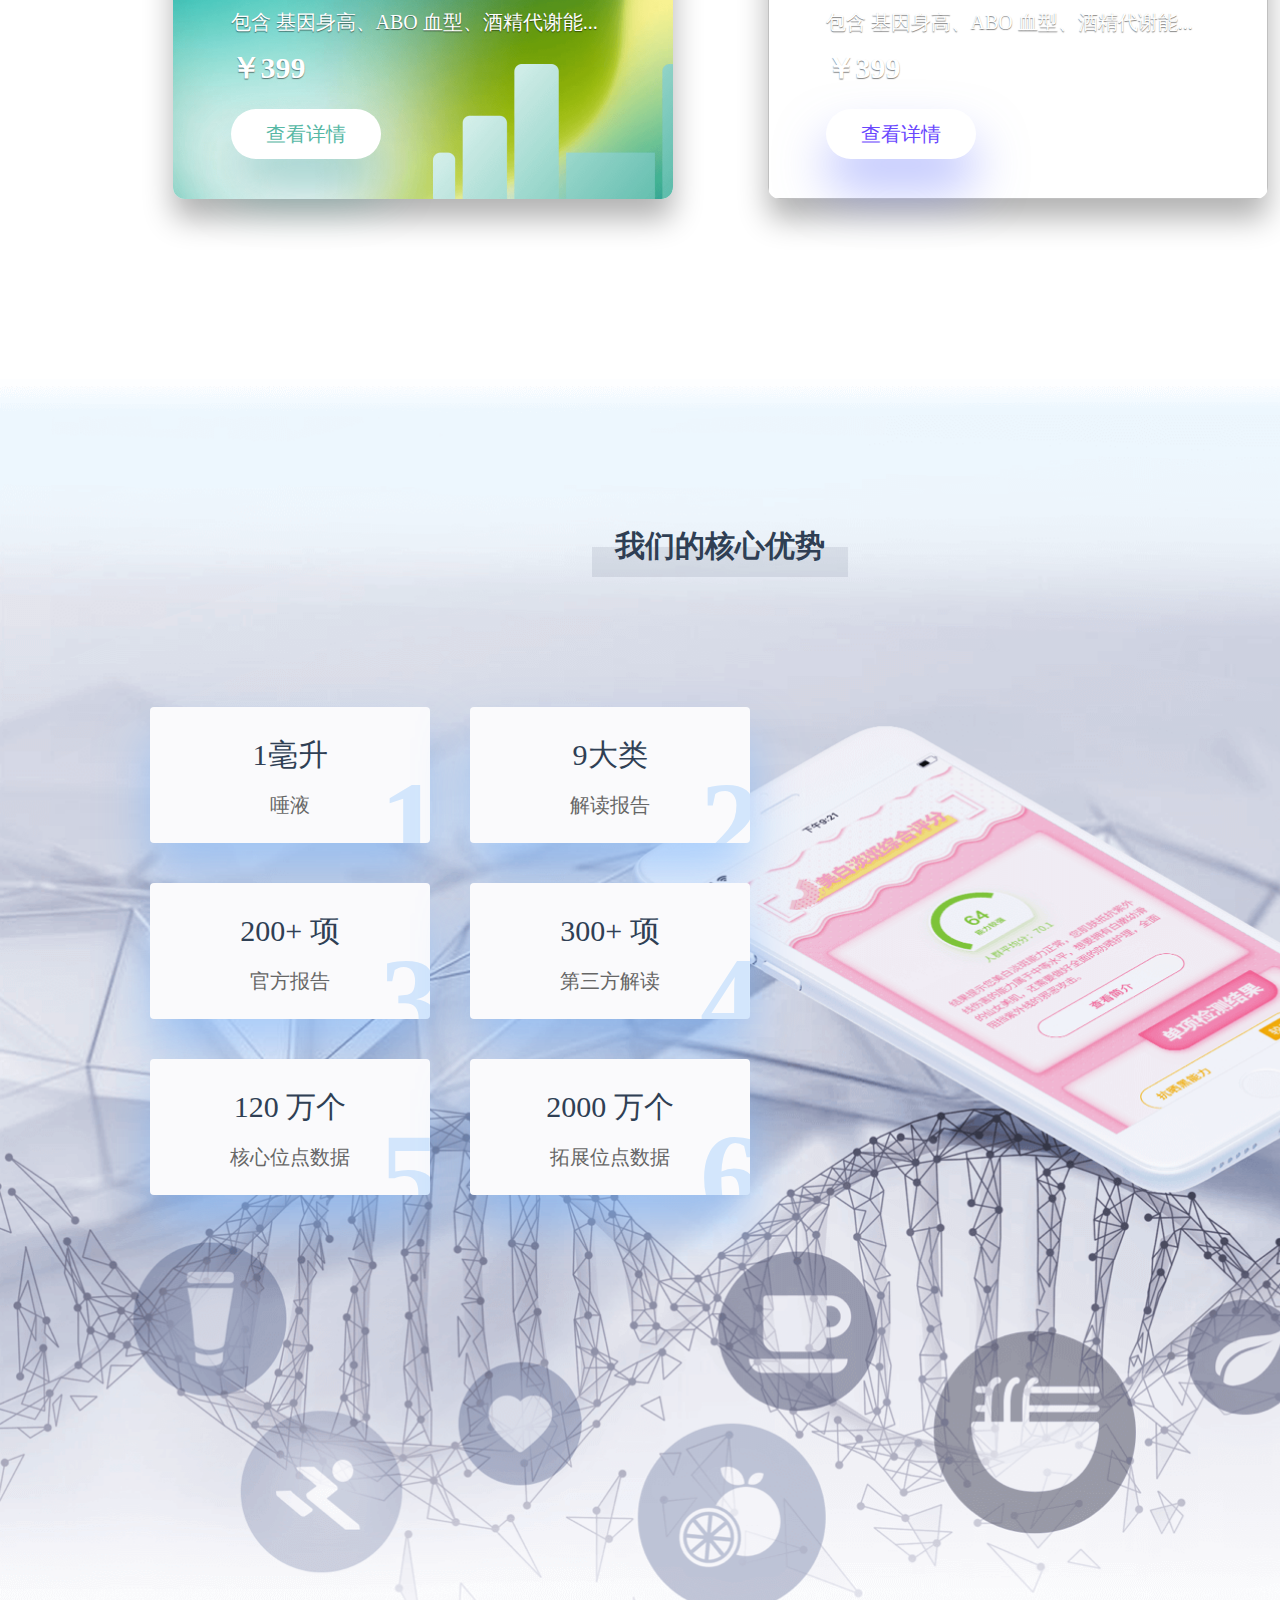
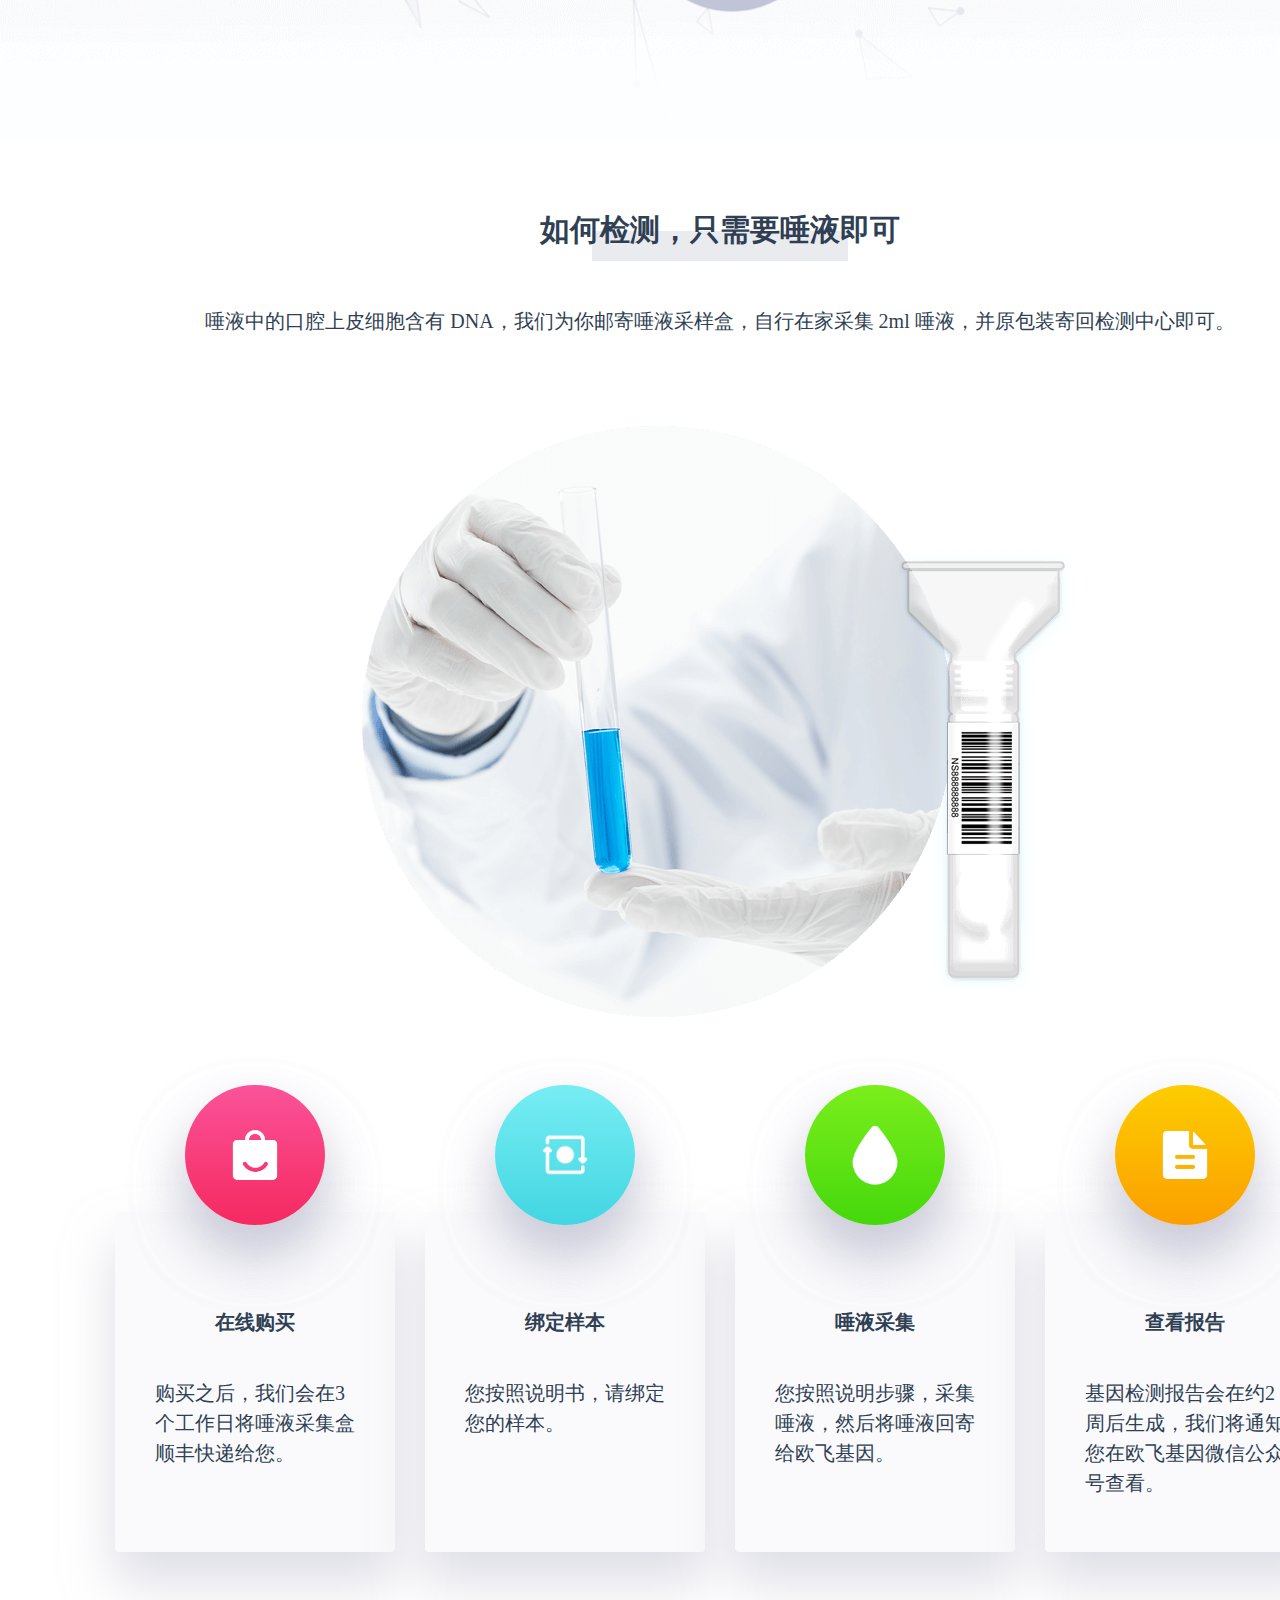
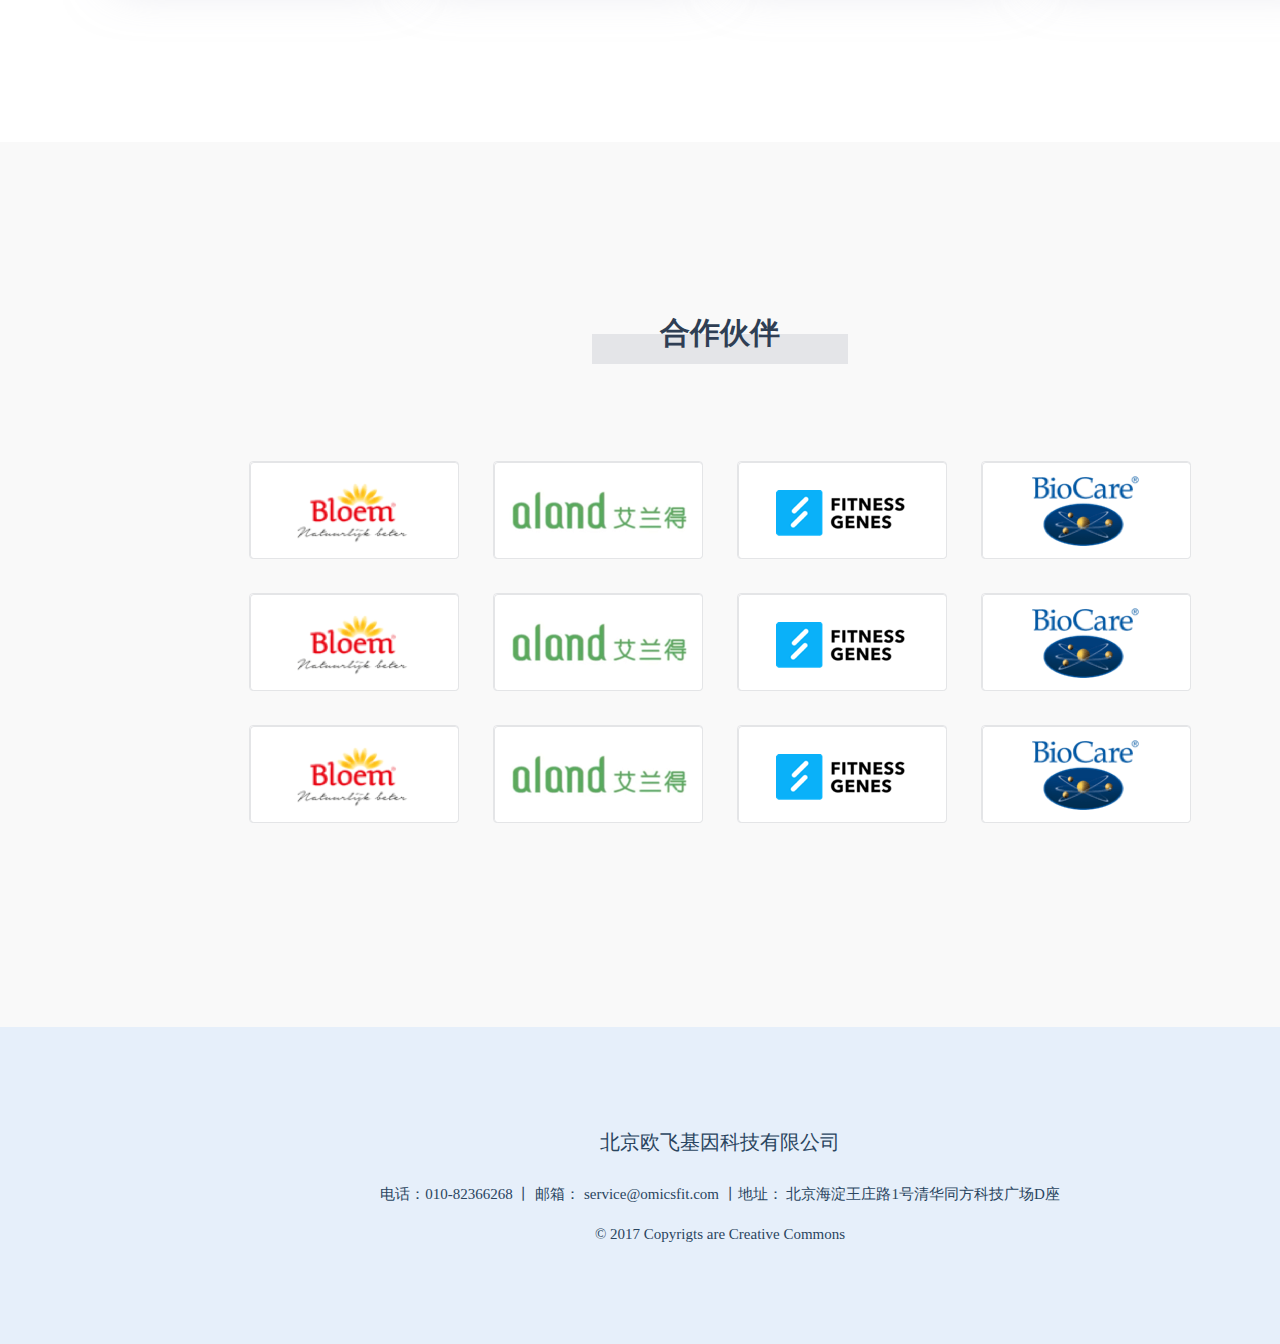
==== commit 2e5799b8: "11" ====
--- a/index.html
+++ b/index.html
@@ -126,7 +126,7 @@
 
 	<div class="of-how" id="how">
 		<h2 class="of-title">如何检测，只需要唾液即可</h2>
-		<p>唾液中的口腔上皮细胞含有 DNA，我们为你邮寄唾液采样盒，自行在家采集2mL 唾液，并原包装寄回检测中心即可。</p>
+		<p>唾液中的口腔上皮细胞含有 DNA，我们为你邮寄唾液采样盒，自行在家采集 2ml 唾液，并原包装寄回检测中心即可。</p>
 		<img src="images/home_bg2.png" alt="">
 		<ul class="of-how-list">
 			<li>
--- a/styles/css_scss/styles.css
+++ b/styles/css_scss/styles.css
@@ -64,20 +64,20 @@
 
 /*CLEARFIX
 -------------------------------------------------------------- */
-.clearfix:after, .of-header ul:after, .of-product .of-pro-list:after, .of-goods ul:after, .of-how .of-how-list:after, .of-cooper ul:after, .news-list .date:after, .of-buy .product .num:after {
+.clearfix:after, .of-header ul:after, .of-product .of-pro-list:after, .of-goods ul:after, .of-how .of-how-list:after, .of-cooper ul:after, .news-list .date:after, .of-buy .product .num:after, .of-buy .quan ul:after, .of-my:after, .of-my .my-tabs ul:after, .of-my .orders-list .in:after, .of-my .back-order .back-product:after, .of-my .back-order .service-type .types:after, .same-dialog .in:after, .tickets-list ul:after {
   content: ".";
   display: block;
   height: 0;
   clear: both;
   visibility: hidden; }
 
-.clearfix, .of-header ul, .of-product .of-pro-list, .of-goods ul, .of-how .of-how-list, .of-cooper ul, .news-list .date, .of-buy .product .num {
+.clearfix, .of-header ul, .of-product .of-pro-list, .of-goods ul, .of-how .of-how-list, .of-cooper ul, .news-list .date, .of-buy .product .num, .of-buy .quan ul, .of-my, .of-my .my-tabs ul, .of-my .orders-list .in, .of-my .back-order .back-product, .of-my .back-order .service-type .types, .same-dialog .in, .tickets-list ul {
   display: inline-block; }
 
-* html .clearfix, * html .of-header ul, .of-header * html ul, * html .of-product .of-pro-list, .of-product * html .of-pro-list, * html .of-goods ul, .of-goods * html ul, * html .of-how .of-how-list, .of-how * html .of-how-list, * html .of-cooper ul, .of-cooper * html ul, * html .news-list .date, .news-list * html .date, * html .of-buy .product .num, .of-buy .product * html .num {
+* html .clearfix, * html .of-header ul, .of-header * html ul, * html .of-product .of-pro-list, .of-product * html .of-pro-list, * html .of-goods ul, .of-goods * html ul, * html .of-how .of-how-list, .of-how * html .of-how-list, * html .of-cooper ul, .of-cooper * html ul, * html .news-list .date, .news-list * html .date, * html .of-buy .product .num, .of-buy .product * html .num, * html .of-buy .quan ul, .of-buy .quan * html ul, * html .of-my, * html .of-my .my-tabs ul, .of-my .my-tabs * html ul, * html .of-my .orders-list .in, .of-my .orders-list * html .in, * html .of-my .back-order .back-product, .of-my .back-order * html .back-product, * html .of-my .back-order .service-type .types, .of-my .back-order .service-type * html .types, * html .same-dialog .in, .same-dialog * html .in, * html .tickets-list ul, .tickets-list * html ul {
   height: 1%; }
 
-.clearfix, .of-header ul, .of-product .of-pro-list, .of-goods ul, .of-how .of-how-list, .of-cooper ul, .news-list .date, .of-buy .product .num {
+.clearfix, .of-header ul, .of-product .of-pro-list, .of-goods ul, .of-how .of-how-list, .of-cooper ul, .news-list .date, .of-buy .product .num, .of-buy .quan ul, .of-my, .of-my .my-tabs ul, .of-my .orders-list .in, .of-my .back-order .back-product, .of-my .back-order .service-type .types, .same-dialog .in, .tickets-list ul {
   display: block; }
 
 /*FONT
@@ -91,9 +91,6 @@
   color: #000;
   text-decoration: none; }
 
-a:active {
-  color: #df1830; }
-
 .fb {
   font-weight: 700; }
 
@@ -155,11 +152,72 @@
 .none {
   display: none; }
 
+input::-webkit-search-cancel-button {
+  display: none; }
+
+input[type=search]::-ms-clear, input[type=text]::-ms-clear {
+  display: none; }
+
+.noscroll {
+  overflow: hidden; }
+
 .mb38 {
   margin-bottom: 38px !important; }
 
 .phone {
   display: none; }
+
+.btn-blue {
+  display: inline-block;
+  padding: 0 28px;
+  height: 40px;
+  line-height: 40px;
+  background: rgba(91, 150, 247, 0.1);
+  border-radius: 2px;
+  border: 1px solid #5b96f7;
+  text-align: center;
+  font-size: 20px;
+  color: #327cf6;
+  cursor: pointer; }
+  .btn-blue:hover {
+    background-color: #5b96f7;
+    color: #fff; }
+
+.btn-red {
+  display: inline-block;
+  padding: 0 28px;
+  height: 40px;
+  line-height: 40px;
+  background: #e35f58;
+  border-radius: 2px;
+  border: 1px solid #e35f58;
+  text-align: center;
+  font-size: 20px;
+  color: #fff;
+  cursor: pointer; }
+
+.icon-close {
+  font-style: normal;
+  font-size: 30px;
+  position: absolute;
+  width: 20px;
+  height: 20px;
+  right: 20px;
+  top: 20px;
+  cursor: pointer; }
+  .icon-close::before, .icon-close::after {
+    content: "";
+    position: absolute;
+    height: 16px;
+    width: 1.5px;
+    background: #2A4560;
+    top: 2px;
+    right: 9px; }
+  .icon-close::before {
+    transform: rotate(45deg);
+    /*进行旋转*/ }
+  .icon-close::after {
+    transform: rotate(-45deg); }
 
 body {
   font-family: '微软雅黑';
@@ -191,14 +249,16 @@
   width: 100%;
   height: 80px;
   line-height: 80px;
-  position: absolute;
+  position: fixed;
   top: 0;
   left: 0;
-  z-index: 3; }
+  z-index: 3;
+  background-color: #fff; }
   .of-header img {
     float: left;
     vertical-align: middle;
-    margin: 20px 0 0 3%; }
+    margin: 20px 0 0 3%;
+    width: 120px; }
   .of-header ul {
     position: absolute;
     left: 50%;
@@ -228,6 +288,10 @@
     font-size: 16px;
     color: #796b64;
     margin-top: 20px; }
+    .of-header .login.active, .of-header .login:hover {
+      color: #fff;
+      border-color: #327CF6;
+      background-color: #327CF6; }
 
 .swiper-container-index {
   height: 792px;
@@ -248,7 +312,7 @@
     text-align: center;
     transform: translate(-50%, -50%); }
     .swiper-container-index .text h2 {
-      font-size: 50px;
+      font-size: 40px;
       font-weight: bold; }
     .swiper-container-index .text p {
       line-height: 33px;
@@ -257,7 +321,8 @@
     position: absolute;
     left: 50%;
     transform: translateX(-50%);
-    bottom: 100px; }
+    bottom: 100px;
+    opacity: 0.5; }
     .swiper-container-index .pagination .swiper-pagination-switch {
       display: inline-block;
       margin: 12px;
@@ -281,7 +346,6 @@
       float: left;
       width: 500px;
       height: 300px;
-      overflow: hidden;
       position: relative;
       border-radius: 4px;
       margin-bottom: 95px; }
@@ -291,7 +355,9 @@
         left: 0;
         top: 0;
         width: 100%;
-        height: 100%; }
+        height: 100%;
+        border-radius: 12px;
+        box-shadow: 0px 20px 30px 0px rgba(0, 0, 0, 0.3); }
       .of-product .of-pro-list li h3 {
         padding: 38px 58px 0;
         font-size: 30px;
@@ -322,19 +388,25 @@
       .of-product .of-pro-list li:nth-child(even) {
         margin-left: 95px; }
       .of-product .of-pro-list li:nth-child(1) button {
-        color: #fe8b4d; }
+        color: #fe8b4d;
+        box-shadow: 0px 30px 50px 0px rgba(236, 130, 69, 0.5); }
       .of-product .of-pro-list li:nth-child(2) button {
-        color: #fc8abd; }
+        color: #fc8abd;
+        box-shadow: 0px 30px 50px 0px rgba(253, 101, 178, 0.5); }
       .of-product .of-pro-list li:nth-child(3) button {
-        color: #57b8a5; }
+        color: #57b8a5;
+        box-shadow: 0px 30px 50px 0px rgba(49, 157, 149, 0.5); }
       .of-product .of-pro-list li:nth-child(4) button {
-        color: #6a47fe; }
+        color: #6a47fe;
+        box-shadow: 0px 30px 50px 0px rgba(115, 129, 253, 0.5); }
 
 .of-goods {
   width: 1440px;
   margin: 0 auto;
   height: 1214px;
-  padding-top: 146px; }
+  padding-top: 146px;
+  background: url("../../images/bac-2.png");
+  background-size: 100% auto; }
   .of-goods ul {
     margin-left: 150px;
     padding-top: 140px;
@@ -388,7 +460,7 @@
     .of-how .of-how-list li {
       float: left;
       width: 280px;
-      height: 386px;
+      height: 340px;
       background: #fafafc;
       box-shadow: 0px 30px 50px 0px rgba(190, 190, 207, 0.5);
       border-radius: 4px;
@@ -414,14 +486,15 @@
       left: 50%;
       transform: translate(-50%, -50%); }
     .of-how .of-how-list h3 {
-      font-size: 30px;
+      font-size: 20px;
       line-height: 60px;
       padding-top: 80px;
+      font-weight: bold;
       color: #2f3f54;
       margin-bottom: 26px; }
     .of-how .of-how-list p {
       display: block;
-      width: 165px;
+      width: 200px;
       margin: 0 auto;
       text-align: left;
       font-size: 20px;
@@ -474,12 +547,18 @@
   margin-top: 200px;
   height: 300px;
   color: #2F3F54; }
-  .of-detial-card img {
+  .of-detial-card .img {
     position: absolute;
     width: 500px;
     height: 300px;
     top: 0;
-    left: 0; }
+    left: 0;
+    overflow: hidden;
+    box-shadow: 0px 20px 30px 0px rgba(0, 0, 0, 0.3);
+    border-radius: 10px; }
+  .of-detial-card img {
+    width: 500px;
+    height: 300px; }
   .of-detial-card h3 {
     font-size: 30px;
     font-weight: 600;
@@ -499,15 +578,16 @@
   .of-detial-card a {
     width: 230px;
     display: block;
-    height: 80px;
-    line-height: 80px;
+    height: 60px;
+    line-height: 60px;
     background: #e35f58;
     box-shadow: 0px 30px 50px 0px rgba(227, 95, 88, 0.43);
     border-radius: 40px;
     text-align: center;
     font-size: 26px;
     font-weight: 600;
-    color: white; }
+    color: white;
+    margin-top: 45px; }
 
 .of-detial-in {
   padding: 150px 0 75px; }
@@ -559,7 +639,7 @@
     height: 300px;
     position: relative; }
     .news-list .in h4 {
-      font-size: 30px;
+      font-size: 25px;
       font-weight: 600;
       padding: 20px 0;
       color: #2f3f54;
@@ -655,12 +735,13 @@
     margin-bottom: 30px; }
   .of-buy .product img {
     width: 326px;
-    height: 188px; }
+    height: 188px;
+    border-radius: 6px; }
   .of-buy .product .in {
     width: 884px;
     padding-top: 24px;
     float: right;
-    font-size: 40px;
+    font-size: 30px;
     font-weight: 600;
     color: #2f3f54;
     line-height: 56px;
@@ -674,7 +755,7 @@
   .of-buy .product .num {
     position: absolute;
     top: 116px;
-    right: 145px;
+    right: 40px;
     width: 134px;
     background: #f9f9f9;
     border-radius: 10px;
@@ -716,11 +797,96 @@
     .of-buy .area li {
       width: 1254px;
       height: 70px;
+      line-height: 70px;
       border-radius: 3px;
-      border: 1px solid transparent; }
+      font-size: 18px;
+      border: 1px solid transparent;
+      position: relative;
+      cursor: pointer; }
+      .of-buy .area li span {
+        display: inline-block;
+        width: 100px;
+        text-align: center;
+        font-weight: 600;
+        color: #E35F58;
+        visibility: hidden; }
+      .of-buy .area li p {
+        width: 1150px;
+        white-space: nowrap;
+        overflow: hidden;
+        text-overflow: ellipsis;
+        color: #2F3F54; }
+      .of-buy .area li .check {
+        width: 26px;
+        height: 26px;
+        display: inline-block;
+        vertical-align: middle;
+        background: #fff;
+        border: 2px solid #2F3F54;
+        border-radius: 30px;
+        margin-right: 20px; }
+      .of-buy .area li a {
+        position: absolute;
+        display: none;
+        right: 50px;
+        top: 0;
+        color: #327cf6; }
     .of-buy .area .active {
       background: rgba(227, 95, 88, 0.1);
       border-color: #e35f58; }
+      .of-buy .area .active span {
+        visibility: visible; }
+      .of-buy .area .active a {
+        display: block; }
+      .of-buy .area .active p, .of-buy .area .active em {
+        font-weight: 600; }
+      .of-buy .area .active .check {
+        border-color: #E35F58;
+        position: relative; }
+        .of-buy .area .active .check:after {
+          content: '';
+          position: absolute;
+          top: 50%;
+          left: 50%;
+          transform: translate(-50%, -50%);
+          width: 10px;
+          height: 10px;
+          background-color: #E35F58;
+          border-radius: 10px; }
+  .of-buy .quan ul li {
+    float: left;
+    width: 324px;
+    height: 237px;
+    background-image: url(../../images/yhq.png);
+    background-size: 100% 100%;
+    cursor: pointer; }
+    .of-buy .quan ul li:hover {
+      background-image: url(../../images/yhq-on.png); }
+      .of-buy .quan ul li:hover h4 {
+        color: #fff; }
+      .of-buy .quan ul li:hover p {
+        color: #fff; }
+  .of-buy .quan ul h4 {
+    padding: 24px 30px 0;
+    font-size: 30px;
+    font-weight: 600;
+    color: #e35f58;
+    line-height: 56px;
+    letter-spacing: 1px;
+    margin-bottom: 10px;
+    word-break: break-all; }
+  .of-buy .quan ul p {
+    padding: 0 30px;
+    font-size: 20px;
+    color: #2f3f54;
+    line-height: 28px;
+    margin-bottom: 10px; }
+  .of-buy .quan ul .active {
+    background-image: url(../../images/yhq-on.png); }
+    .of-buy .quan ul .active h4 {
+      color: #fff; }
+    .of-buy .quan ul .active p {
+      color: #fff; }
   .of-buy .buy-tit {
     font-size: 20px;
     color: #2f3f54;
@@ -752,8 +918,8 @@
     .of-buy .order .confirm {
       display: inline-block;
       width: 300px;
-      height: 80px;
-      line-height: 80px;
+      height: 60px;
+      line-height: 60px;
       color: #fff;
       text-align: center;
       background: #e35f58;
@@ -801,16 +967,6 @@
         line-height: 70px;
         font-size: 20px;
         color: #2f3f54; }
-        .of-sign .of-form .label .quhao:after {
-          content: '';
-          display: inline-block;
-          vertical-align: middle;
-          margin-left: 12px;
-          width: 0;
-          height: 0;
-          border-style: solid;
-          border-width: 6px;
-          border-color: #2A4560 transparent transparent transparent; }
       .of-sign .of-form .label input {
         outline: none;
         font-size: 20px;
@@ -845,14 +1001,13 @@
       border-bottom: 1px solid #eb4d3d; }
     .of-sign .of-form .error-label input {
       color: #eb4d3d; }
-    .of-sign .of-form button {
+    .of-sign .of-form .login, .of-sign .of-form .signup {
       display: block;
       margin: 0 auto;
       width: 300px;
-      height: 80px;
-      line-height: 80px;
+      height: 60px;
+      line-height: 60px;
       background: #327cf6;
-      box-shadow: 0px 30px 50px 0px rgba(31, 160, 226, 0.5);
       border-radius: 40px;
       outline: none;
       color: #fff;
@@ -877,7 +1032,7 @@
         text-decoration: underline;
         cursor: pointer; }
 
-.bac-bar {
+.bac-bar, .bar-bac {
   width: 100%;
   height: 100%;
   background: black;
@@ -934,6 +1089,545 @@
 @media screen and (min-width: 0px) and (max-width: 768px) {
   body .demo {
     width: 1.6666666667rem; } }
+.of-my {
+  padding-top: 120px;
+  background-color: #f9f9f9; }
+  .of-my .my-in {
+    margin: 0 auto;
+    width: 1280px; }
+  .of-my .my-tit {
+    height: 90px;
+    line-height: 90px;
+    padding: 0 40px;
+    font-size: 20px;
+    color: #2f3f54;
+    margin-bottom: 30px;
+    background-color: #fff; }
+    .of-my .my-tit a {
+      float: right;
+      margin-top: 25px; }
+  .of-my .my-left {
+    float: left;
+    width: 180px;
+    font-size: 20px;
+    line-height: 28px; }
+    .of-my .my-left li {
+      line-height: 60px; }
+    .of-my .my-left a {
+      color: #989898; }
+    .of-my .my-left .active a {
+      color: #327cf6; }
+    .of-my .my-left i {
+      display: inline-block;
+      width: 30px;
+      height: 30px;
+      vertical-align: middle;
+      background-size: 90% auto;
+      margin-right: 6px;
+      background-repeat: no-repeat; }
+    .of-my .my-left li:nth-child(1) i {
+      background-image: url(../../images/ic1_1.png); }
+    .of-my .my-left li:nth-child(2) i {
+      background-image: url(../../images/ic2_1.png); }
+    .of-my .my-left li:nth-child(3) i {
+      background-image: url(../../images/ic3_1.png); }
+    .of-my .my-left li:nth-child(4) i {
+      background-image: url(../../images/ic4_1.png); }
+    .of-my .my-left li:nth-child(1).active i {
+      background-image: url(../../images/ic1_2.png); }
+    .of-my .my-left li:nth-child(2).active i {
+      background-image: url(../../images/ic2_2.png); }
+    .of-my .my-left li:nth-child(3).active i {
+      background-image: url(../../images/ic3_2.png); }
+    .of-my .my-left li:nth-child(4).active i {
+      background-image: url(../../images/ic4_2.png); }
+    .of-my .my-left li:nth-child(1):hover i {
+      background-image: url(../../images/ic1_2.png); }
+    .of-my .my-left li:nth-child(2):hover i {
+      background-image: url(../../images/ic2_2.png); }
+    .of-my .my-left li:nth-child(3):hover i {
+      background-image: url(../../images/ic3_2.png); }
+    .of-my .my-left li:nth-child(4):hover i {
+      background-image: url(../../images/ic4_2.png); }
+    .of-my .my-left li:hover a {
+      color: #327cf6; }
+  .of-my .my-con {
+    float: left;
+    width: 1100px;
+    margin-bottom: 60px; }
+    .of-my .my-con table {
+      width: 100%;
+      font-size: 16px;
+      color: #2f3f54;
+      text-align: center; }
+      .of-my .my-con table th {
+        height: 70px;
+        line-height: 70px;
+        background: whitesmoke;
+        white-space: nowrap;
+        padding: 0 12px;
+        text-align: center; }
+      .of-my .my-con table tr {
+        border: 1px solid #e5e5e5; }
+      .of-my .my-con table td {
+        padding: 12px;
+        text-align: center; }
+      .of-my .my-con table a {
+        font-size: 16px; }
+  .of-my .orders {
+    background-color: #fff; }
+  .of-my .location {
+    padding: 40px;
+    background: #fff; }
+    .of-my .location .controls {
+      white-space: nowrap; }
+  .of-my .my-tabs {
+    background: #fff; }
+    .of-my .my-tabs ul {
+      padding: 0 20px;
+      border-bottom: 1px solid #dde3e8; }
+    .of-my .my-tabs li {
+      float: left;
+      width: 120px;
+      height: 70px;
+      text-align: center;
+      line-height: 70px; }
+      .of-my .my-tabs li a {
+        font-size: 20px;
+        color: #2f3f54; }
+    .of-my .my-tabs .active {
+      border-bottom: 5px solid #327cf6; }
+      .of-my .my-tabs .active a {
+        color: #327cf6; }
+    .of-my .my-tabs li:hover a {
+      color: #327cf6; }
+  .of-my .orders-list {
+    padding: 40px;
+    width: 1020px;
+    margin: 0 auto; }
+    .of-my .orders-list h3 {
+      height: 70px;
+      line-height: 70px;
+      padding: 0 30px;
+      font-size: 20px;
+      color: #2f3f54;
+      background: whitesmoke; }
+      .of-my .orders-list h3 span {
+        margin-right: 60px; }
+    .of-my .orders-list .in {
+      border: 1px solid #e5e5e5;
+      border-bottom: 0;
+      padding: 30px;
+      position: relative; }
+      .of-my .orders-list .in:last-child {
+        border-bottom: 1px solid #e5e5e5; }
+      .of-my .orders-list .in img {
+        width: 300px;
+        height: 173px;
+        float: left;
+        background: #ffe597;
+        border-radius: 10px;
+        box-shadow: 0px 20px 30px 0px rgba(0, 0, 0, 0.2); }
+      .of-my .orders-list .in p {
+        line-height: 45px;
+        width: 300px;
+        float: left;
+        margin-left: 30px;
+        font-size: 20px;
+        padding-top: 20px;
+        color: #2f3f54; }
+      .of-my .orders-list .in span {
+        float: left;
+        width: 170px;
+        line-height: 173px;
+        margin-left: 20px;
+        font-size: 20px;
+        color: #2f3f54; }
+      .of-my .orders-list .in a {
+        float: left;
+        margin-top: 60px; }
+  .of-my .back-order {
+    width: 1100px;
+    margin: 0 auto; }
+    .of-my .back-order .back-product {
+      padding: 50px;
+      margin-bottom: 30px;
+      background-color: #fff; }
+      .of-my .back-order .back-product img {
+        width: 300px;
+        height: 173px;
+        float: left;
+        background: #ffe597;
+        border-radius: 10px; }
+      .of-my .back-order .back-product p {
+        line-height: 45px;
+        width: 300px;
+        float: left;
+        margin-left: 50px;
+        font-size: 20px;
+        padding-top: 20px;
+        color: #2f3f54; }
+        .of-my .back-order .back-product p strong {
+          color: #E35F58; }
+    .of-my .back-order .service-type {
+      margin-bottom: 50px;
+      background-color: #fff; }
+      .of-my .back-order .service-type h3 {
+        height: 70px;
+        line-height: 70px;
+        padding: 0 40px;
+        font-size: 20px;
+        color: #2f3f54;
+        border-bottom: 1px solid rgba(47, 63, 84, 0.3); }
+      .of-my .back-order .service-type .types {
+        padding: 30px 40px; }
+        .of-my .back-order .service-type .types p {
+          width: 500px;
+          height: 128px;
+          line-height: 128px;
+          background: rgba(91, 150, 247, 0.1);
+          border-radius: 2px;
+          border: 1px solid #5b96f7;
+          float: left;
+          margin-left: 16px;
+          cursor: pointer; }
+          .of-my .back-order .service-type .types p:first-child {
+            margin-left: 0; }
+            .of-my .back-order .service-type .types p:first-child i {
+              background-image: url(../../images/ic_th.png); }
+          .of-my .back-order .service-type .types p.active:first-child i {
+            background-image: url(../../images/ic_th_2.png); }
+          .of-my .back-order .service-type .types p:last-child i {
+            background-image: url(../../images/ic_tk.png); }
+          .of-my .back-order .service-type .types p.active:last-child i {
+            background-image: url(../../images/ic_tk_2.png); }
+          .of-my .back-order .service-type .types p i {
+            display: inline-block;
+            width: 78px;
+            height: 78px;
+            background-size: 78px 78px;
+            vertical-align: middle;
+            margin: 0 30px; }
+          .of-my .back-order .service-type .types p span {
+            display: inline-block;
+            font-size: 20px;
+            font-weight: 600;
+            color: #323232;
+            padding-top: 35px;
+            line-height: 28px;
+            vertical-align: top; }
+          .of-my .back-order .service-type .types p em {
+            font-weight: 400;
+            color: rgba(47, 63, 84, 0.7); }
+        .of-my .back-order .service-type .types .active {
+          background-color: #5B96F7;
+          border-color: #5B96F7; }
+          .of-my .back-order .service-type .types .active span, .of-my .back-order .service-type .types .active em {
+            color: #fff; }
+      .of-my .back-order .service-type .money {
+        padding: 20px 40px;
+        font-size: 20px;
+        color: rgba(47, 63, 84, 0.9); }
+        .of-my .back-order .service-type .money p {
+          width: 500px;
+          height: 60px;
+          overflow: hidden;
+          line-height: 60px;
+          color: rgba(47, 63, 84, 0.5);
+          background: white;
+          border-radius: 3px;
+          border: 1px solid #dde3e8;
+          margin-top: 12px; }
+        .of-my .back-order .service-type .money input {
+          width: 400px;
+          height: 100%;
+          border: 0;
+          outline: none; }
+      .of-my .back-order .service-type .reason p {
+        width: 1018px; }
+      .of-my .back-order .service-type .reason input {
+        padding: 0 25px;
+        width: 950px; }
+      .of-my .back-order .service-type a {
+        margin: 50px 40px 75px 0; }
+
+.same-dialog {
+  position: fixed;
+  top: 0;
+  left: 0;
+  width: 100%;
+  height: 100%;
+  z-index: 9; }
+  .same-dialog .in {
+    position: absolute;
+    left: 50%;
+    top: 50%;
+    transform: translate(-50%, -50%);
+    background-color: #fff;
+    width: 1020px;
+    height: auto; }
+    .same-dialog .in h4 {
+      text-align: center;
+      font-size: 20px;
+      color: #2f3f54;
+      line-height: 28px;
+      padding: 30px 0; }
+  .same-dialog .pay-detial, .same-dialog .geter-detial {
+    float: left;
+    width: 450px;
+    padding-left: 60px;
+    line-height: 45px;
+    font-size: 20px;
+    color: #2f3f54;
+    margin-bottom: 50px; }
+    .same-dialog .pay-detial h5, .same-dialog .geter-detial h5 {
+      color: rgba(47, 63, 84, 0.5); }
+  .same-dialog .pay-detial {
+    position: relative; }
+    .same-dialog .pay-detial:after {
+      content: '';
+      position: absolute;
+      right: 0;
+      top: 0;
+      width: 1px;
+      height: 100%;
+      background-color: rgba(47, 63, 84, 0.3); }
+  .same-dialog .seding-detial {
+    padding: 0 60px;
+    font-size: 15px;
+    color: #2f3f54;
+    line-height: 30px; }
+    .same-dialog .seding-detial h5 {
+      font-size: 20px;
+      color: rgba(47, 63, 84, 0.5);
+      margin-bottom: 15px; }
+    .same-dialog .seding-detial ul {
+      max-height: 220px;
+      overflow: auto; }
+    .same-dialog .seding-detial li {
+      position: relative;
+      padding-left: 23px;
+      padding-bottom: 15px;
+      overflow: hidden; }
+      .same-dialog .seding-detial li:last-child {
+        margin-bottom: 0; }
+      .same-dialog .seding-detial li:before {
+        content: '';
+        width: 15px;
+        height: 20px;
+        display: block;
+        position: absolute;
+        background-color: #fff;
+        z-index: 3;
+        top: 7px;
+        left: 0; }
+      .same-dialog .seding-detial li:after {
+        content: '';
+        width: 2px;
+        height: 100%;
+        display: block;
+        position: absolute;
+        background-color: #DDE3E8;
+        top: 7px;
+        left: 4px; }
+      .same-dialog .seding-detial li:last-child:after {
+        display: none; }
+      .same-dialog .seding-detial li:first-child .l:before {
+        background: #e35f58; }
+      .same-dialog .seding-detial li:first-child .l:after {
+        background: #e35f58; }
+    .same-dialog .seding-detial .l, .same-dialog .seding-detial .r, .same-dialog .seding-detial .m {
+      float: left; }
+    .same-dialog .seding-detial .l {
+      width: 160px; }
+      .same-dialog .seding-detial .l:before {
+        content: '';
+        display: block;
+        position: absolute;
+        left: 0;
+        top: 9.5px;
+        width: 10px;
+        height: 10px;
+        background: #e35f58;
+        opacity: 0.3;
+        background: #acb2ba;
+        opacity: 0.3;
+        z-index: 4;
+        border-radius: 10px; }
+      .same-dialog .seding-detial .l:after {
+        content: '';
+        display: block;
+        position: absolute;
+        left: 3px;
+        top: 12.5px;
+        width: 4px;
+        height: 4px;
+        z-index: 5;
+        border-radius: 4px;
+        background: #acb2ba; }
+    .same-dialog .seding-detial .m {
+      width: 90px; }
+    .same-dialog .seding-detial .r {
+      width: 620px; }
+      .same-dialog .seding-detial .r span {
+        line-height: 21px;
+        display: inline-table; }
+    .same-dialog .seding-detial p {
+      line-height: 21px; }
+  .same-dialog .controls {
+    text-align: right;
+    padding-right: 60px;
+    padding: 30px 60px 30px 0; }
+    .same-dialog .controls a {
+      margin-left: 30px; }
+  .same-dialog .status {
+    display: inline-block;
+    padding: 30px 0;
+    width: 121px;
+    height: 121px; }
+  .same-dialog .text {
+    text-align: center;
+    font-size: 20px;
+    color: #2f3f54;
+    line-height: 28px;
+    padding-bottom: 100px; }
+
+.add-location .in, .add-wl .in, .add-tickets .in {
+  padding: 0 60px; }
+.add-location .inp, .add-wl .inp, .add-tickets .inp {
+  float: left;
+  width: 500px;
+  font-size: 20px;
+  color: #2f3f54; }
+  .add-location .inp input, .add-wl .inp input, .add-tickets .inp input {
+    width: 448px;
+    height: 58px;
+    padding: 0 25px;
+    line-height: 58px;
+    background: white;
+    border-radius: 3px;
+    border: 1px solid #dde3e8;
+    margin: 6px 0 50px; }
+.add-location .controls, .add-wl .controls, .add-tickets .controls {
+  padding-right: 0; }
+.add-location .person, .add-location .gs, .add-wl .person, .add-wl .gs, .add-tickets .person, .add-tickets .gs {
+  margin-right: 20px; }
+.add-location .select-city, .add-wl .select-city, .add-tickets .select-city {
+  clear: both;
+  font-size: 20px;
+  min-height: 90px;
+  margin-bottom: 32px;
+  color: #2f3f54; }
+  .add-location .select-city .select-ui, .add-wl .select-city .select-ui, .add-tickets .select-city .select-ui {
+    float: left;
+    position: relative;
+    width: 448px;
+    height: 58px;
+    line-height: 58px;
+    padding: 0 25px;
+    background: white;
+    border-radius: 3px;
+    border: 1px solid #dde3e8;
+    position: relative; }
+    .add-location .select-city .select-ui > span:after, .add-wl .select-city .select-ui > span:after, .add-tickets .select-city .select-ui > span:after {
+      content: '';
+      display: block;
+      position: absolute;
+      border-width: 10px;
+      border-color: #788995 transparent transparent;
+      border-style: solid;
+      top: 25px;
+      right: 20px; }
+    .add-location .select-city .select-ui:last-child, .add-wl .select-city .select-ui:last-child, .add-tickets .select-city .select-ui:last-child {
+      margin-left: 20px; }
+    .add-location .select-city .select-ui:hover ul, .add-wl .select-city .select-ui:hover ul, .add-tickets .select-city .select-ui:hover ul {
+      display: block; }
+    .add-location .select-city .select-ui ul, .add-wl .select-city .select-ui ul, .add-tickets .select-city .select-ui ul {
+      max-height: 160px;
+      overflow: auto;
+      display: none;
+      left: -1px;
+      top: 59px;
+      width: 498px;
+      line-height: 32px;
+      font-size: 16px;
+      background: #fff;
+      border: 1px solid #dde3e8;
+      position: absolute;
+      z-index: 3; }
+      .add-location .select-city .select-ui ul li, .add-wl .select-city .select-ui ul li, .add-tickets .select-city .select-ui ul li {
+        cursor: pointer;
+        width: 448px;
+        padding: 0 25px; }
+        .add-location .select-city .select-ui ul li:hover, .add-wl .select-city .select-ui ul li:hover, .add-tickets .select-city .select-ui ul li:hover {
+          background: #f9f9f9; }
+.add-location .ticket, .add-wl .ticket, .add-tickets .ticket {
+  float: none; }
+.add-location .detial-location, .add-location .inp-ticket, .add-wl .detial-location, .add-wl .inp-ticket, .add-tickets .detial-location, .add-tickets .inp-ticket {
+  clear: both;
+  font-size: 20px;
+  width: 968px !important;
+  height: 58px;
+  padding: 0 25px;
+  line-height: 58px;
+  background: white;
+  border-radius: 3px;
+  border: 1px solid #dde3e8; }
+
+.tickets-list {
+  padding: 30px 0 50px 50px; }
+  .tickets-list ul li {
+    float: left;
+    width: 324px;
+    height: 237px;
+    background-image: url(../../images/yhq.png);
+    background-size: 100% 100%;
+    cursor: pointer;
+    margin: 0 20px 25px 0; }
+  .tickets-list ul h4 {
+    padding: 24px 30px 0;
+    font-size: 40px;
+    font-weight: 600;
+    color: #e35f58;
+    line-height: 56px;
+    letter-spacing: 1px;
+    margin-bottom: 10px;
+    word-break: break-all; }
+  .tickets-list ul p {
+    padding: 0 30px;
+    font-size: 20px;
+    color: #2f3f54;
+    line-height: 28px;
+    margin-bottom: 10px; }
+  .tickets-list ul .active {
+    background-image: url(../../images/yhq-on.png); }
+    .tickets-list ul .active h4 {
+      color: #fff; }
+    .tickets-list ul .active p {
+      color: #fff; }
+  .tickets-list ul .grey {
+    -webkit-filter: grayscale(100%);
+    -moz-filter: grayscale(100%);
+    -ms-filter: grayscale(100%);
+    -o-filter: grayscale(100%);
+    filter: progid:DXImageTransform.Microsoft.BasicImage(grayscale=1);
+    _filter: none; }
+  .tickets-list ul a {
+    display: block;
+    width: 130px;
+    height: 40px;
+    line-height: 40px;
+    text-align: center;
+    margin-left: 30px;
+    background: rgba(227, 95, 88, 0.1);
+    border-radius: 2px;
+    border: 1px solid #e35f58;
+    font-size: 20px;
+    color: #e35f58; }
+
+.dialog-alert {
+  z-index: 10; }
+
 .an_toLeft {
   animation: toLeft 0.5s linear 0s;
   -webkit-animation: toLeft 0.5s linear 0s;
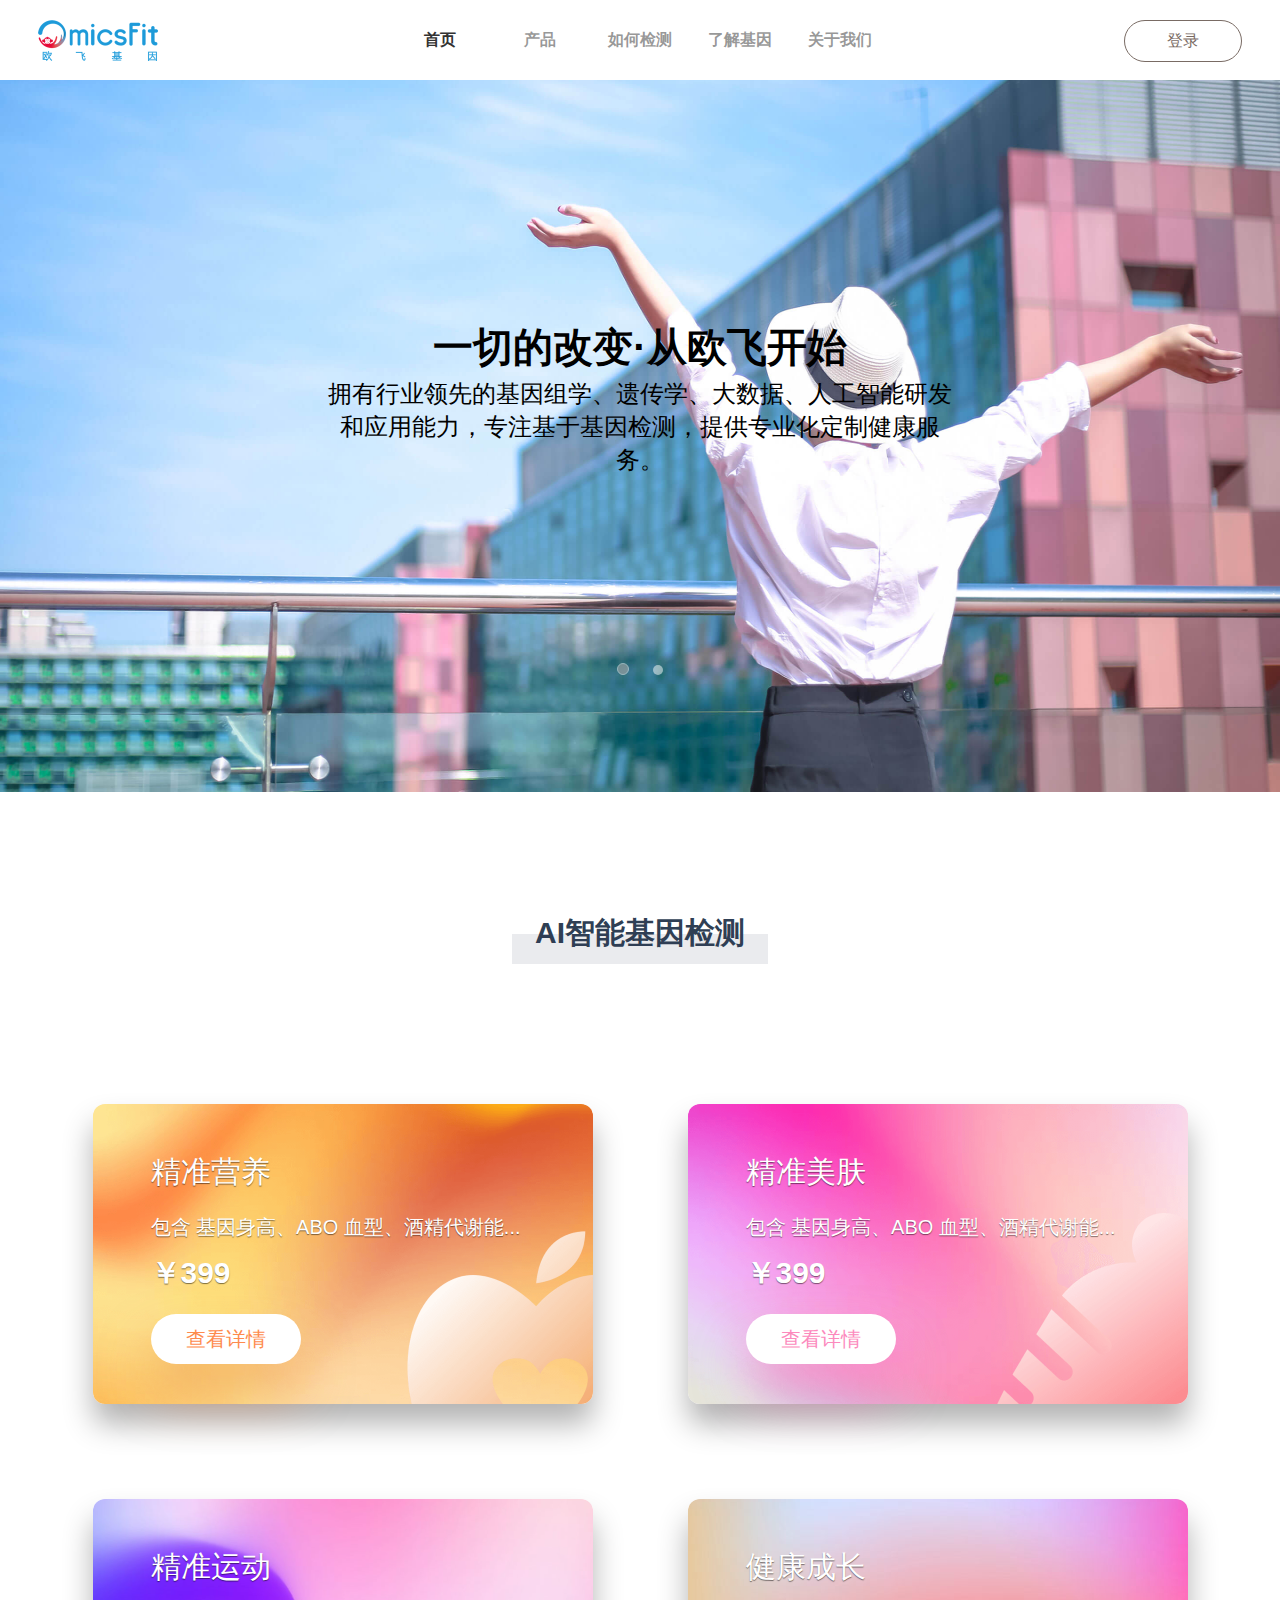
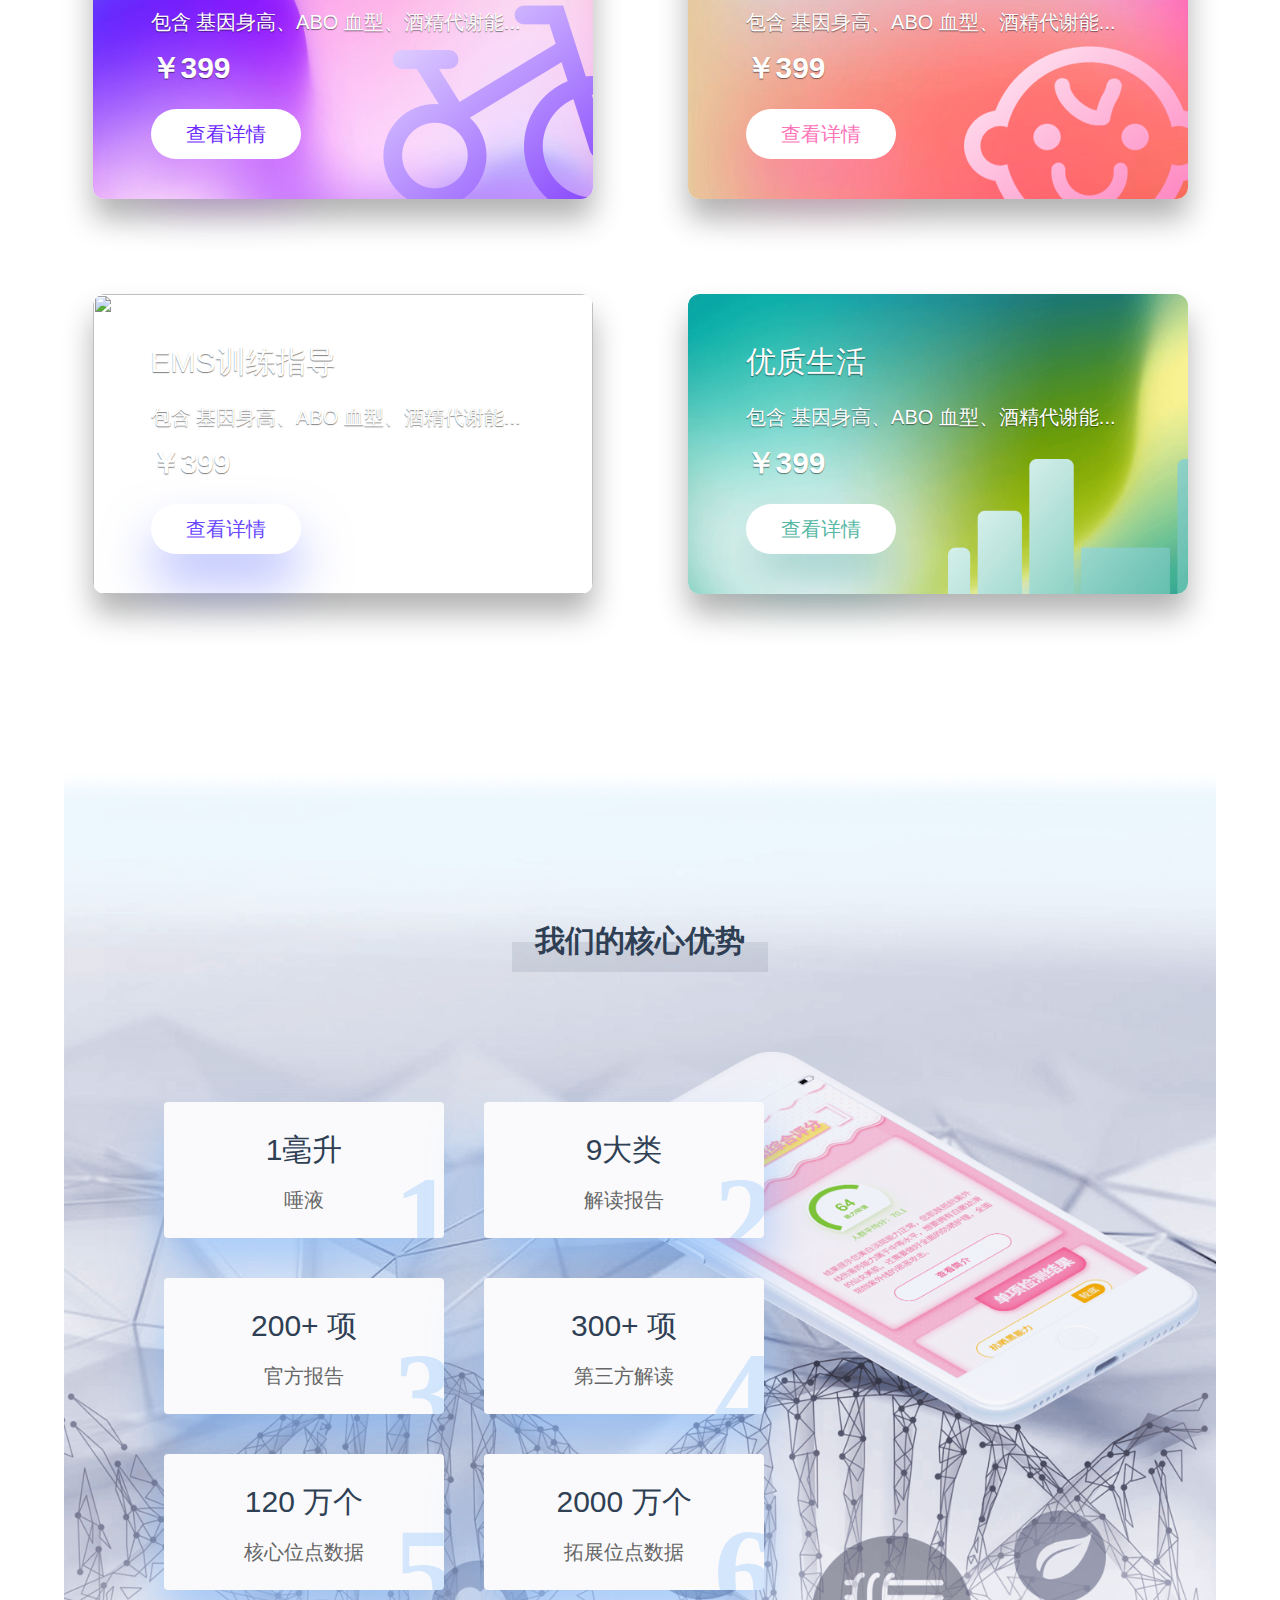
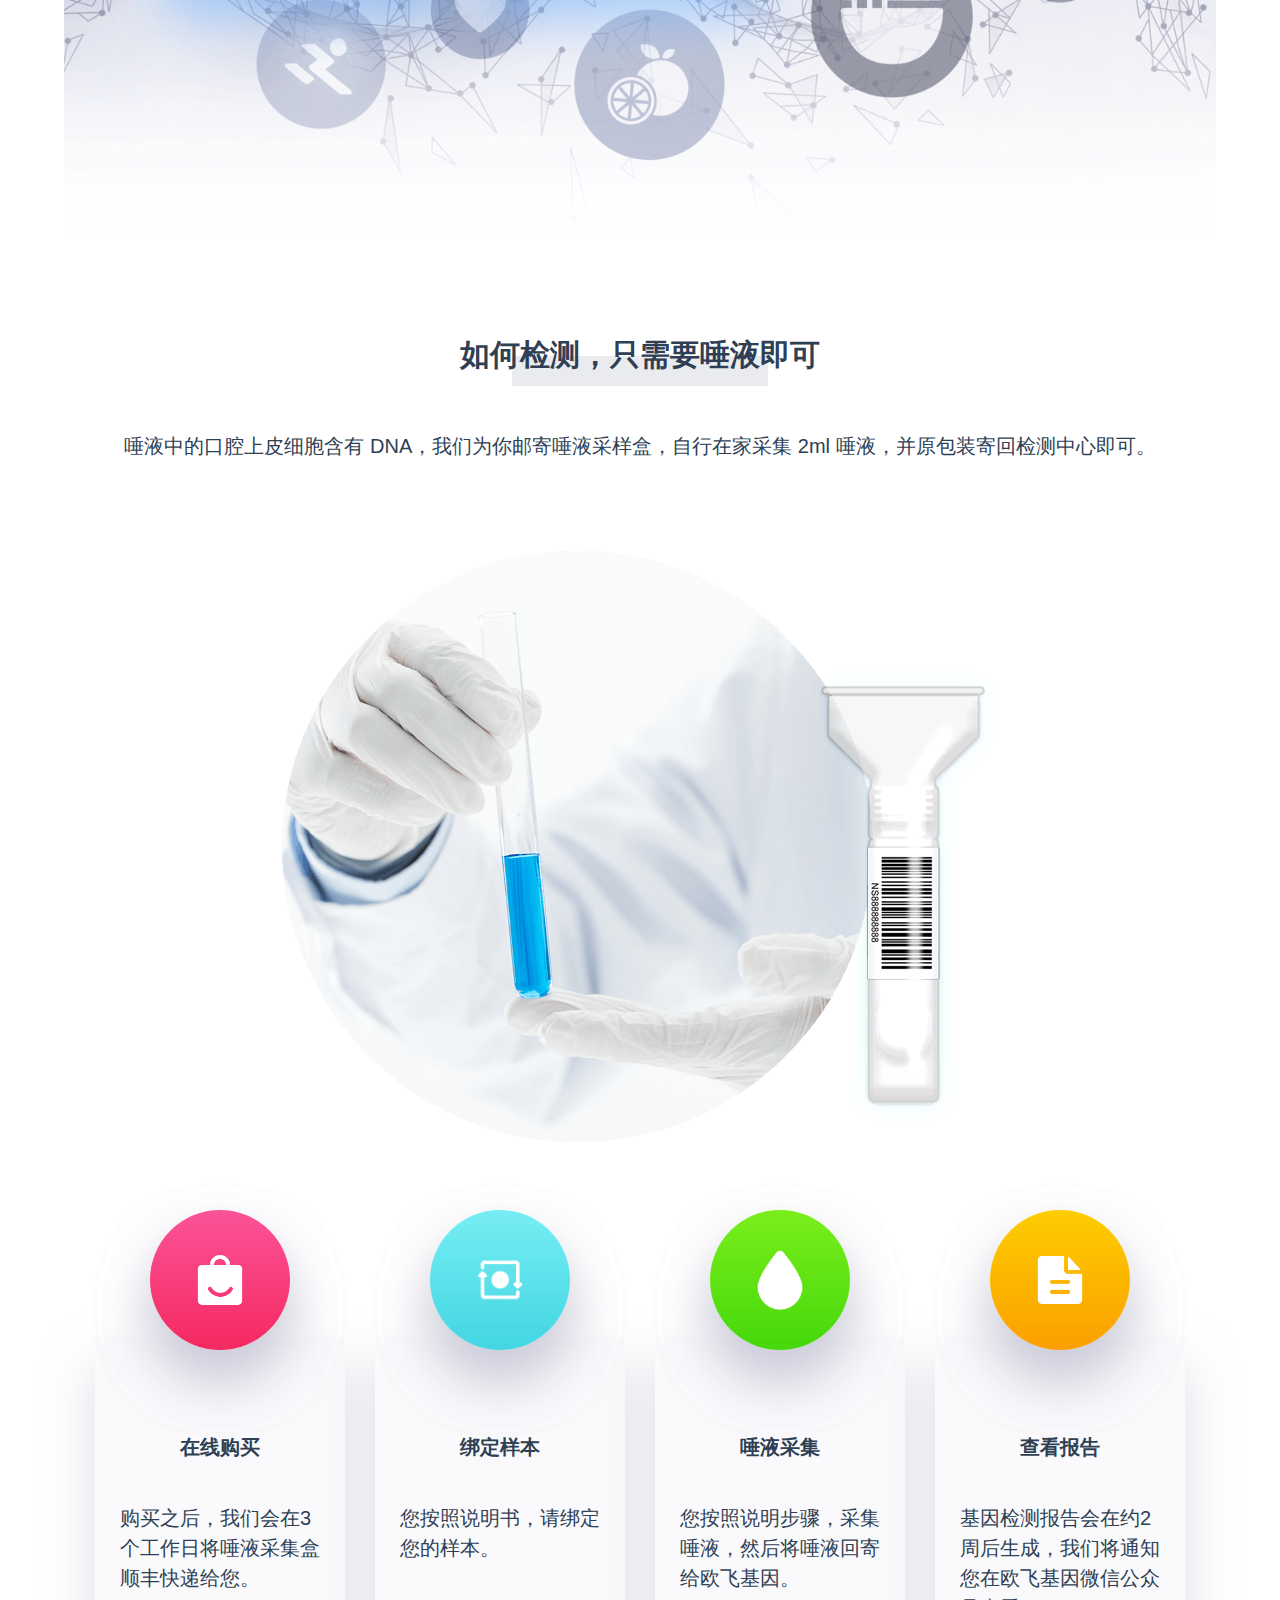
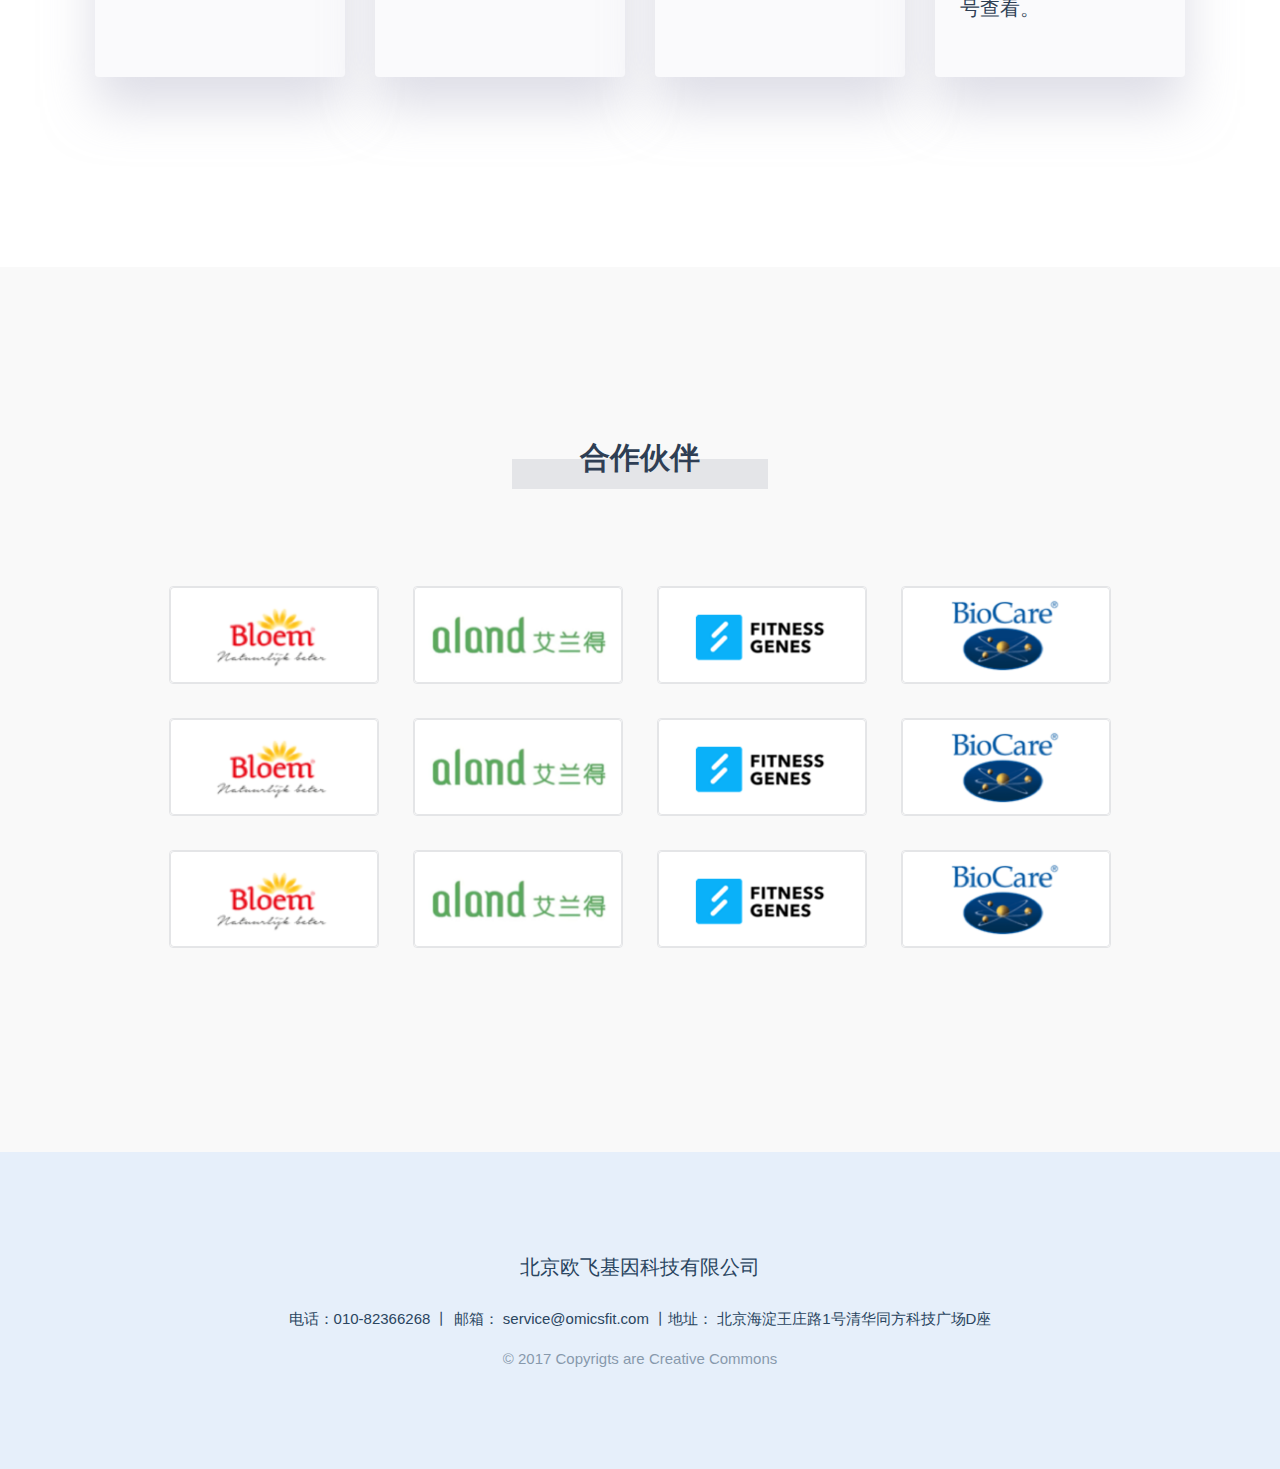
==== commit 9ea6e9c0: "chnge" ====
--- a/index.html
+++ b/index.html
@@ -49,37 +49,61 @@
 	<div class="of-product" id="products">
 		<h2 class="of-title">AI智能基因检测</h2>
 		<ul class="of-pro-list">
-			<li>
-				<a href="detial.html">
-					<img src="images/pr_yy.png" alt="">
+			<li class="style-1">
+				<a href="detial.html">
+					<img class="pc" src="images/pr_yy.png" alt="">
+					<img class="phone" src="images/ph_home_1.png" alt="">
 					<h3>精准营养</h3>
 					<p>包含 基因身高、ABO 血型、酒精代谢能...</p>
 					<strong>￥399</strong>
 					<button>查看详情</button>
 				</a>
 			</li>
-			<li>
-				<a href="detial.html">
-					<img src="images/pr_mf.png" alt="">
+			<li class="style-2">
+				<a href="detial.html">
+					<img class="pc" src="images/pr_mf.png" alt="">
+					<img class="phone" src="images/ph_home_2.png" alt="">
 					<h3>精准美肤</h3>
 					<p>包含 基因身高、ABO 血型、酒精代谢能...</p>
 					<strong>￥399</strong>
 					<button>查看详情</button>
 				</a>
 			</li>
-			<li>
-				<a href="detial.html">
-					<img src="images/pr_sh.png" alt="">
+			<li class="style-3">
+				<a href="detial.html">
+					<img class="pc" src="images/bg_1.png" alt="">
+					<img class="phone" src="images/bg_1_phone.png" alt="">
+					<h3>精准运动</h3>
+					<p>包含 基因身高、ABO 血型、酒精代谢能...</p>
+					<strong>￥399</strong>
+					<button>查看详情</button>
+				</a>
+			</li>
+			<li class="style-4">
+				<a href="detial.html">
+					<img class="pc" src="images/bg_2.png" alt="">
+					<img class="phone" src="images/bg_2_phone.png" alt="">
+					<h3>健康成长</h3>
+					<p>包含 基因身高、ABO 血型、酒精代谢能...</p>
+					<strong>￥399</strong>
+					<button>查看详情</button>
+				</a>
+			</li>
+			<li class="style-5">
+				<a href="detial.html">
+					<img class="pc" src="images/pr_ems.png" alt="">
+					<img class="phone" src="images/ph_home_4.png" alt="">
+					<h3>EMS训练指导</h3>
+					<p>包含 基因身高、ABO 血型、酒精代谢能...</p>
+					<strong>￥399</strong>
+					<button>查看详情</button>
+				</a>
+			</li>
+			<li class="style-6">
+				<a href="detial.html">
+					<img class="pc" src="images/pr_sh.png" alt="">
+					<img class="phone" src="images/ph_home_3.png" alt="">
 					<h3>优质生活</h3>
-					<p>包含 基因身高、ABO 血型、酒精代谢能...</p>
-					<strong>￥399</strong>
-					<button>查看详情</button>
-				</a>
-			</li>
-			<li>
-				<a href="detial.html">
-					<img src="images/pr_ems.png" alt="">
-					<h3>EMS训练指导</h3>
 					<p>包含 基因身高、ABO 血型、酒精代谢能...</p>
 					<strong>￥399</strong>
 					<button>查看详情</button>
--- a/styles/css_scss/styles.css
+++ b/styles/css_scss/styles.css
@@ -1,1769 +1,2 @@
-@charset "UTF-8";
-/* svn相对地址 */
-/* 项目下建立文本或者其他说明 本产品的产品及其对接的相关人员 */
-/**
-* Description: Base style 
-* Developers: zhiwen <zhiwen@leju.sina.com.cn>
-**/
-/*RESET
--------------------------------------------------------------- */
-body, dl, dd, h1, h2, h3, h4, h5, h6, p, form, ul, li {
-  margin: 0; }
-
-ul, input {
-  padding: 0; }
-
-ol, li {
-  margin: 0;
-  padding: 0; }
-
-table {
-  border-collapse: collapse;
-  border-spacing: 0; }
-
-fieldset, img {
-  border: 0; }
-
-address, caption, cite, code, dfn, em, strong, th, var {
-  font-style: normal;
-  font-weight: normal; }
-
-ol, ul {
-  list-style: none; }
-
-del, ins {
-  text-decoration: none; }
-
-caption, th {
-  text-align: left; }
-
-h1, h2, h3, h4, h5, h6 {
-  font-size: 100%;
-  font-weight: normal; }
-
-input, button, textarea, select {
-  font-size: 100%; }
-
-q:before, q:after {
-  content: ""; }
-
-addr, acronym {
-  border: 0;
-  font-variant: normal; }
-
-sub, sup {
-  font-size: 75%;
-  line-height: 0;
-  position: relative; }
-
-sub {
-  top: -0.5em; }
-
-sup {
-  bottom: -0.25em; }
-
-/*CLEARFIX
--------------------------------------------------------------- */
-.clearfix:after, .of-header ul:after, .of-product .of-pro-list:after, .of-goods ul:after, .of-how .of-how-list:after, .of-cooper ul:after, .news-list .date:after, .of-buy .product .num:after, .of-buy .quan ul:after, .of-my:after, .of-my .my-tabs ul:after, .of-my .orders-list .in:after, .of-my .back-order .back-product:after, .of-my .back-order .service-type .types:after, .same-dialog .in:after, .tickets-list ul:after {
-  content: ".";
-  display: block;
-  height: 0;
-  clear: both;
-  visibility: hidden; }
-
-.clearfix, .of-header ul, .of-product .of-pro-list, .of-goods ul, .of-how .of-how-list, .of-cooper ul, .news-list .date, .of-buy .product .num, .of-buy .quan ul, .of-my, .of-my .my-tabs ul, .of-my .orders-list .in, .of-my .back-order .back-product, .of-my .back-order .service-type .types, .same-dialog .in, .tickets-list ul {
-  display: inline-block; }
-
-* html .clearfix, * html .of-header ul, .of-header * html ul, * html .of-product .of-pro-list, .of-product * html .of-pro-list, * html .of-goods ul, .of-goods * html ul, * html .of-how .of-how-list, .of-how * html .of-how-list, * html .of-cooper ul, .of-cooper * html ul, * html .news-list .date, .news-list * html .date, * html .of-buy .product .num, .of-buy .product * html .num, * html .of-buy .quan ul, .of-buy .quan * html ul, * html .of-my, * html .of-my .my-tabs ul, .of-my .my-tabs * html ul, * html .of-my .orders-list .in, .of-my .orders-list * html .in, * html .of-my .back-order .back-product, .of-my .back-order * html .back-product, * html .of-my .back-order .service-type .types, .of-my .back-order .service-type * html .types, * html .same-dialog .in, .same-dialog * html .in, * html .tickets-list ul, .tickets-list * html ul {
-  height: 1%; }
-
-.clearfix, .of-header ul, .of-product .of-pro-list, .of-goods ul, .of-how .of-how-list, .of-cooper ul, .news-list .date, .of-buy .product .num, .of-buy .quan ul, .of-my, .of-my .my-tabs ul, .of-my .orders-list .in, .of-my .back-order .back-product, .of-my .back-order .service-type .types, .same-dialog .in, .tickets-list ul {
-  display: block; }
-
-/*FONT
--------------------------------------------------------------- */
-body {
-  font: 12px/1.5 "Arial","\5FAE\8F6F\96C5\9ED1","\5b8b\4f53", sans-serif;
-  color: #000;
-  background: #fff; }
-
-a {
-  color: #000;
-  text-decoration: none; }
-
-.fb {
-  font-weight: 700; }
-
-.fn {
-  font-weight: 400; }
-
-.unl {
-  text-decoration: underline; }
-
-.no_unl {
-  text-decoration: none; }
-
-/*POSITION
--------------------------------------------------------------- */
-.tl {
-  text-align: left; }
-
-.tc {
-  text-align: center; }
-
-.tr {
-  text-align: right; }
-
-.bc {
-  margin-left: auto;
-  margin-right: auto; }
-
-.fl {
-  float: left;
-  display: inline; }
-
-.fr {
-  float: right;
-  display: inline; }
-
-.vm {
-  vertical-align: middle; }
-
-.vt {
-  vertical-align: top; }
-
-.pr {
-  position: relative; }
-
-.pa {
-  position: absolute; }
-
-.abs-right {
-  position: absolute;
-  right: 0; }
-
-.abs-left {
-  position: absolute;
-  left: 0; }
-
-.hidden {
-  visibility: hidden; }
-
-.none {
-  display: none; }
-
-input::-webkit-search-cancel-button {
-  display: none; }
-
-input[type=search]::-ms-clear, input[type=text]::-ms-clear {
-  display: none; }
-
-.noscroll {
-  overflow: hidden; }
-
-.mb38 {
-  margin-bottom: 38px !important; }
-
-.phone {
-  display: none; }
-
-.btn-blue {
-  display: inline-block;
-  padding: 0 28px;
-  height: 40px;
-  line-height: 40px;
-  background: rgba(91, 150, 247, 0.1);
-  border-radius: 2px;
-  border: 1px solid #5b96f7;
-  text-align: center;
-  font-size: 20px;
-  color: #327cf6;
-  cursor: pointer; }
-  .btn-blue:hover {
-    background-color: #5b96f7;
-    color: #fff; }
-
-.btn-red {
-  display: inline-block;
-  padding: 0 28px;
-  height: 40px;
-  line-height: 40px;
-  background: #e35f58;
-  border-radius: 2px;
-  border: 1px solid #e35f58;
-  text-align: center;
-  font-size: 20px;
-  color: #fff;
-  cursor: pointer; }
-
-.icon-close {
-  font-style: normal;
-  font-size: 30px;
-  position: absolute;
-  width: 20px;
-  height: 20px;
-  right: 20px;
-  top: 20px;
-  cursor: pointer; }
-  .icon-close::before, .icon-close::after {
-    content: "";
-    position: absolute;
-    height: 16px;
-    width: 1.5px;
-    background: #2A4560;
-    top: 2px;
-    right: 9px; }
-  .icon-close::before {
-    transform: rotate(45deg);
-    /*进行旋转*/ }
-  .icon-close::after {
-    transform: rotate(-45deg); }
-
-body {
-  font-family: '微软雅黑';
-  min-width: 1440px;
-  background-color: #fff; }
-
-.of-title {
-  text-align: center;
-  font-size: 30px;
-  line-height: 42px;
-  position: relative;
-  font-weight: 600;
-  color: #2f3f54;
-  z-index: 2; }
-  .of-title:after {
-    content: '';
-    display: block;
-    position: absolute;
-    z-index: 1;
-    bottom: -10px;
-    left: 50%;
-    margin-left: -128px;
-    width: 256px;
-    height: 30px;
-    background: #2f3f54;
-    opacity: 0.1; }
-
-.of-header {
-  width: 100%;
-  height: 80px;
-  line-height: 80px;
-  position: fixed;
-  top: 0;
-  left: 0;
-  z-index: 3;
-  background-color: #fff; }
-  .of-header img {
-    float: left;
-    vertical-align: middle;
-    margin: 20px 0 0 3%;
-    width: 120px; }
-  .of-header ul {
-    position: absolute;
-    left: 50%;
-    transform: translateX(-50%); }
-    .of-header ul li {
-      float: left;
-      width: 100px;
-      text-align: center;
-      font-size: 16px;
-      font-weight: 600; }
-    .of-header ul a {
-      color: rgba(50, 50, 50, 0.5); }
-      .of-header ul a:hover {
-        color: #323232; }
-    .of-header ul .active a {
-      color: #323232; }
-  .of-header .login {
-    float: right;
-    margin-right: 3%;
-    text-align: center;
-    width: 116px;
-    height: 40px;
-    line-height: 40px;
-    background: rgba(255, 255, 255, 0.2);
-    border-radius: 40px;
-    border: 1px solid #796b64;
-    font-size: 16px;
-    color: #796b64;
-    margin-top: 20px; }
-    .of-header .login.active, .of-header .login:hover {
-      color: #fff;
-      border-color: #327CF6;
-      background-color: #327CF6; }
-
-.swiper-container-index {
-  height: 792px;
-  width: 100%;
-  margin: 0 auto;
-  overflow: hidden;
-  position: relative; }
-  .swiper-container-index .swiper-slide {
-    position: relative; }
-  .swiper-container-index a, .swiper-container-index img {
-    display: block;
-    width: 100%;
-    height: 100%; }
-  .swiper-container-index .text {
-    position: absolute;
-    left: 50%;
-    top: 50%;
-    text-align: center;
-    transform: translate(-50%, -50%); }
-    .swiper-container-index .text h2 {
-      font-size: 40px;
-      font-weight: bold; }
-    .swiper-container-index .text p {
-      line-height: 33px;
-      font-size: 24px; }
-  .swiper-container-index .pagination {
-    position: absolute;
-    left: 50%;
-    transform: translateX(-50%);
-    bottom: 100px;
-    opacity: 0.5; }
-    .swiper-container-index .pagination .swiper-pagination-switch {
-      display: inline-block;
-      margin: 12px;
-      width: 10px;
-      height: 10px;
-      background: white;
-      border-radius: 12px; }
-    .swiper-container-index .pagination .swiper-active-switch {
-      background: #bbb0b0;
-      border: 1px solid white; }
-
-.of-product {
-  padding: 120px 0 85px; }
-  .of-product .of-pro-list {
-    width: 1095px;
-    margin: 0 auto;
-    padding-top: 150px; }
-    .of-product .of-pro-list a {
-      color: #fff; }
-    .of-product .of-pro-list li {
-      float: left;
-      width: 500px;
-      height: 300px;
-      position: relative;
-      border-radius: 4px;
-      margin-bottom: 95px; }
-      .of-product .of-pro-list li img {
-        position: absolute;
-        z-index: -1;
-        left: 0;
-        top: 0;
-        width: 100%;
-        height: 100%;
-        border-radius: 12px;
-        box-shadow: 0px 20px 30px 0px rgba(0, 0, 0, 0.3); }
-      .of-product .of-pro-list li h3 {
-        padding: 38px 58px 0;
-        font-size: 30px;
-        line-height: 60px;
-        text-shadow: 0px 1px 1px rgba(0, 0, 0, 0.5); }
-      .of-product .of-pro-list li p {
-        padding: 0 58px;
-        font-size: 20px;
-        line-height: 50px;
-        text-shadow: 0px 1px 1px rgba(0, 0, 0, 0.5); }
-      .of-product .of-pro-list li strong {
-        padding-left: 58px;
-        display: block;
-        font-size: 30px;
-        font-weight: bold;
-        line-height: 42px;
-        text-shadow: 0px 1px 1px rgba(0, 0, 0, 0.5);
-        margin-bottom: 20px; }
-      .of-product .of-pro-list li button {
-        margin-left: 58px;
-        width: 150px;
-        height: 50px;
-        background: white;
-        box-shadow: 0px 30px 50px 0px rgba(49, 157, 149, 0.5);
-        border-radius: 25px;
-        font-size: 20px;
-        border: 0; }
-      .of-product .of-pro-list li:nth-child(even) {
-        margin-left: 95px; }
-      .of-product .of-pro-list li:nth-child(1) button {
-        color: #fe8b4d;
-        box-shadow: 0px 30px 50px 0px rgba(236, 130, 69, 0.5); }
-      .of-product .of-pro-list li:nth-child(2) button {
-        color: #fc8abd;
-        box-shadow: 0px 30px 50px 0px rgba(253, 101, 178, 0.5); }
-      .of-product .of-pro-list li:nth-child(3) button {
-        color: #57b8a5;
-        box-shadow: 0px 30px 50px 0px rgba(49, 157, 149, 0.5); }
-      .of-product .of-pro-list li:nth-child(4) button {
-        color: #6a47fe;
-        box-shadow: 0px 30px 50px 0px rgba(115, 129, 253, 0.5); }
-
-.of-goods {
-  width: 1440px;
-  margin: 0 auto;
-  height: 1214px;
-  padding-top: 146px;
-  background: url("../../images/bac-2.png");
-  background-size: 100% auto; }
-  .of-goods ul {
-    margin-left: 150px;
-    padding-top: 140px;
-    width: 620px; }
-    .of-goods ul li {
-      width: 280px;
-      height: 136px;
-      float: left;
-      background: #fafafc;
-      box-shadow: 0px 30px 50px 0px rgba(107, 175, 255, 0.52);
-      border-radius: 4px;
-      margin: 0 40px 40px 0;
-      text-align: center;
-      position: relative;
-      overflow: hidden; }
-      .of-goods ul li:nth-child(even) {
-        margin-right: 0; }
-      .of-goods ul li h4 {
-        font-size: 30px;
-        color: #2f3f54;
-        line-height: 60px;
-        padding-top: 18px; }
-      .of-goods ul li p {
-        font-size: 20px;
-        line-height: 40px;
-        color: #666666; }
-      .of-goods ul li strong {
-        position: absolute;
-        right: 0;
-        bottom: -72px;
-        right: -10px;
-        font-family: Arial-BoldMT;
-        font-size: 120px;
-        font-weight: bold;
-        opacity: 0.2;
-        color: #3798ff; }
-
-.of-how {
-  text-align: center;
-  padding: 70px 0 190px; }
-  .of-how > p {
-    font-size: 20px;
-    color: #2f3f54;
-    padding-top: 55px;
-    margin-bottom: 90px; }
-  .of-how > img {
-    margin-bottom: 190px; }
-  .of-how .of-how-list {
-    width: 1210px;
-    margin: 0 auto; }
-    .of-how .of-how-list li {
-      float: left;
-      width: 280px;
-      height: 340px;
-      background: #fafafc;
-      box-shadow: 0px 30px 50px 0px rgba(190, 190, 207, 0.5);
-      border-radius: 4px;
-      margin-left: 30px;
-      position: relative; }
-      .of-how .of-how-list li:first-child {
-        margin-left: 0; }
-    .of-how .of-how-list i {
-      display: block;
-      position: absolute;
-      top: -127px;
-      left: 50%;
-      margin-left: -70px;
-      width: 140px;
-      height: 140px;
-      background: linear-gradient(180deg, #fb5399 0%, #f52960 100%);
-      box-shadow: 0px 30px 50px 0px rgba(190, 190, 207, 0.5), 0px 30px 50px 0px rgba(190, 190, 207, 0.5);
-      border-radius: 70px; }
-    .of-how .of-how-list img {
-      width: 45px;
-      position: absolute;
-      top: 50%;
-      left: 50%;
-      transform: translate(-50%, -50%); }
-    .of-how .of-how-list h3 {
-      font-size: 20px;
-      line-height: 60px;
-      padding-top: 80px;
-      font-weight: bold;
-      color: #2f3f54;
-      margin-bottom: 26px; }
-    .of-how .of-how-list p {
-      display: block;
-      width: 200px;
-      margin: 0 auto;
-      text-align: left;
-      font-size: 20px;
-      color: #2f3f54;
-      line-height: 30px; }
-    .of-how .of-how-list li:nth-child(2) i {
-      background: linear-gradient(180deg, #77edf3 0%, #42d6e2 100%); }
-    .of-how .of-how-list li:nth-child(3) i {
-      background: linear-gradient(180deg, #7bee1c 0%, #45d80c 100%); }
-    .of-how .of-how-list li:nth-child(4) i {
-      background: linear-gradient(180deg, #fdcd00 0%, #fb9f00 100%); }
-
-.of-cooper {
-  padding: 170px 0;
-  background: #f9f9f9; }
-  .of-cooper ul {
-    padding-top: 107px;
-    width: 942px;
-    margin: 0 auto; }
-    .of-cooper ul li {
-      float: left;
-      margin-right: 34px;
-      margin-bottom: 34px;
-      width: 208px;
-      height: 96px;
-      background: white;
-      border-radius: 4px;
-      border: 1px solid #e4e5e7; }
-      .of-cooper ul li:nth-child(4n) {
-        margin-right: 0; }
-
-.of-footer {
-  width: 100%;
-  text-align: center;
-  padding: 100px 0 90px;
-  background: #e6effa;
-  color: #2A4560; }
-  .of-footer h3 {
-    font-size: 20px;
-    margin-bottom: 17px; }
-  .of-footer p {
-    font-size: 15px;
-    line-height: 40px; }
-
-.of-detial-card {
-  width: 734px;
-  margin: 0 auto;
-  padding-left: 566px;
-  position: relative;
-  margin-top: 200px;
-  height: 300px;
-  color: #2F3F54; }
-  .of-detial-card .img {
-    position: absolute;
-    width: 500px;
-    height: 300px;
-    top: 0;
-    left: 0;
-    overflow: hidden;
-    box-shadow: 0px 20px 30px 0px rgba(0, 0, 0, 0.3);
-    border-radius: 10px; }
-  .of-detial-card img {
-    width: 500px;
-    height: 300px; }
-  .of-detial-card h3 {
-    font-size: 30px;
-    font-weight: 600;
-    line-height: 42px;
-    margin-bottom: 27px; }
-  .of-detial-card p {
-    font-size: 20px;
-    line-height: 28px;
-    margin-bottom: 10px; }
-  .of-detial-card strong {
-    display: block;
-    font-size: 40px;
-    font-weight: 600;
-    color: #e35f58;
-    line-height: 56px;
-    margin-bottom: 22px; }
-  .of-detial-card a {
-    width: 230px;
-    display: block;
-    height: 60px;
-    line-height: 60px;
-    background: #e35f58;
-    box-shadow: 0px 30px 50px 0px rgba(227, 95, 88, 0.43);
-    border-radius: 40px;
-    text-align: center;
-    font-size: 26px;
-    font-weight: 600;
-    color: white;
-    margin-top: 45px; }
-
-.of-detial-in {
-  padding: 150px 0 75px; }
-  .of-detial-in .bannars {
-    padding-top: 88px; }
-    .of-detial-in .bannars img {
-      width: 1300px;
-      margin: 0 auto;
-      display: block; }
-
-.of-news {
-  padding: 200px 0; }
-
-.news-list {
-  padding-top: 94px;
-  margin: 0 auto;
-  width: 1260px; }
-  .news-list li {
-    width: 1260px;
-    padding: 40px;
-    margin-bottom: 50px;
-    position: relative;
-    background: #f9f9f9; }
-  .news-list .date {
-    line-height: 45px; }
-    .news-list .date strong {
-      float: left;
-      width: 400px;
-      text-align: right;
-      margin-right: 40px;
-      font-size: 30px;
-      font-weight: 600;
-      color: #2f3f54; }
-    .news-list .date em {
-      float: left;
-      width: 820px;
-      font-size: 24px;
-      color: rgba(47, 63, 84, 0.5);
-      border-bottom: 1px solid rgba(47, 63, 84, 0.3); }
-  .news-list img {
-    position: absolute;
-    top: 81px;
-    left: 40px;
-    display: block;
-    width: 400px;
-    height: 300px; }
-  .news-list .in {
-    padding-left: 440px;
-    height: 300px;
-    position: relative; }
-    .news-list .in h4 {
-      font-size: 25px;
-      font-weight: 600;
-      padding: 20px 0;
-      color: #2f3f54;
-      line-height: 42px;
-      height: 84px;
-      overflow: hidden;
-      text-overflow: ellipsis;
-      display: -webkit-box;
-      -webkit-line-clamp: 2;
-      -webkit-box-orient: vertical; }
-    .news-list .in p {
-      font-size: 20px;
-      line-height: 28px;
-      overflow: hidden;
-      color: #2f3f54;
-      text-overflow: ellipsis;
-      display: -webkit-box;
-      -webkit-line-clamp: 4;
-      -webkit-box-orient: vertical; }
-    .news-list .in span {
-      position: absolute;
-      bottom: 0;
-      left: 440px;
-      font-size: 24px;
-      color: rgba(47, 63, 84, 0.5); }
-
-.of-news-detail {
-  padding: 140px 0 30px; }
-  .of-news-detail .in {
-    width: 940px;
-    padding: 70px;
-    margin: 0 auto;
-    background: #f9f9f9; }
-  .of-news-detail h2 {
-    font-size: 30px;
-    font-weight: 600;
-    color: #2f3f54;
-    line-height: 42px; }
-  .of-news-detail .time {
-    display: block;
-    font-size: 20px;
-    color: rgba(47, 63, 84, 0.5);
-    line-height: 80px;
-    border-bottom: 1px solid rgba(47, 63, 84, 0.5);
-    margin-bottom: 40px; }
-  .of-news-detail p {
-    font-size: 20px;
-    color: #2f3f54;
-    line-height: 28px;
-    margin-bottom: 40px; }
-  .of-news-detail img {
-    display: block;
-    width: 100%;
-    margin-bottom: 40px; }
-
-.of-about {
-  width: 1340px;
-  padding: 90px 0;
-  margin: 0 auto; }
-  .of-about img {
-    display: block;
-    width: 100%;
-    box-shadow: 0px 30px 50px 0px rgba(207, 207, 207, 0.5);
-    border-radius: 10px;
-    margin-bottom: 60px; }
-  .of-about .of-title {
-    margin-bottom: 40px; }
-  .of-about .text {
-    width: 1200px;
-    padding: 70px;
-    font-size: 20px;
-    background: #f9f9f9;
-    color: #2f3f54;
-    line-height: 28px;
-    text-indent: 40px;
-    margin-bottom: 40px; }
-    .of-about .text p {
-      margin-bottom: 20px; }
-      .of-about .text p:last-child {
-        margin-bottom: 0; }
-
-.of-buy {
-  padding: 200px 0 50px;
-  width: 1340px;
-  margin: 0 auto; }
-  .of-buy .of-title {
-    margin-bottom: 50px; }
-  .of-buy .product, .of-buy .area, .of-buy .quan {
-    padding: 40px;
-    width: 1260px;
-    background: #f9f9f9;
-    position: relative;
-    margin-bottom: 30px; }
-  .of-buy .product img {
-    width: 326px;
-    height: 188px;
-    border-radius: 6px; }
-  .of-buy .product .in {
-    width: 884px;
-    padding-top: 24px;
-    float: right;
-    font-size: 30px;
-    font-weight: 600;
-    color: #2f3f54;
-    line-height: 56px;
-    margin-bottom: 10px; }
-  .of-buy .product strong {
-    font-size: 40px;
-    display: block;
-    font-weight: 600;
-    margin-top: 10px;
-    color: #e35f58; }
-  .of-buy .product .num {
-    position: absolute;
-    top: 116px;
-    right: 40px;
-    width: 134px;
-    background: #f9f9f9;
-    border-radius: 10px;
-    border: 1px solid #d6dcdf;
-    font-size: 20px; }
-    .of-buy .product .num button {
-      float: left;
-      width: 40px;
-      height: 40px;
-      line-height: 40px;
-      color: #2F3F54;
-      background: transparent;
-      border: 0;
-      cursor: pointer;
-      outline: none; }
-      .of-buy .product .num button:last-child {
-        line-height: 36px; }
-    .of-buy .product .num input {
-      float: left;
-      width: 52px;
-      height: 40px;
-      background: #fff;
-      border: 1px solid #d6dcdf;
-      border-top: 0;
-      border-bottom: 0;
-      border-radius: 0;
-      outline: none;
-      text-align: center; }
-    .of-buy .product .num input::-webkit-outer-spin-button,
-    .of-buy .product .num input::-webkit-inner-spin-button {
-      -webkit-appearance: none !important;
-      margin: 0; }
-  .of-buy .area {
-    padding: 40px;
-    width: 1260px;
-    background: #f9f9f9;
-    position: relative;
-    margin-bottom: 30px; }
-    .of-buy .area li {
-      width: 1254px;
-      height: 70px;
-      line-height: 70px;
-      border-radius: 3px;
-      font-size: 18px;
-      border: 1px solid transparent;
-      position: relative;
-      cursor: pointer; }
-      .of-buy .area li span {
-        display: inline-block;
-        width: 100px;
-        text-align: center;
-        font-weight: 600;
-        color: #E35F58;
-        visibility: hidden; }
-      .of-buy .area li p {
-        width: 1150px;
-        white-space: nowrap;
-        overflow: hidden;
-        text-overflow: ellipsis;
-        color: #2F3F54; }
-      .of-buy .area li .check {
-        width: 26px;
-        height: 26px;
-        display: inline-block;
-        vertical-align: middle;
-        background: #fff;
-        border: 2px solid #2F3F54;
-        border-radius: 30px;
-        margin-right: 20px; }
-      .of-buy .area li a {
-        position: absolute;
-        display: none;
-        right: 50px;
-        top: 0;
-        color: #327cf6; }
-    .of-buy .area .active {
-      background: rgba(227, 95, 88, 0.1);
-      border-color: #e35f58; }
-      .of-buy .area .active span {
-        visibility: visible; }
-      .of-buy .area .active a {
-        display: block; }
-      .of-buy .area .active p, .of-buy .area .active em {
-        font-weight: 600; }
-      .of-buy .area .active .check {
-        border-color: #E35F58;
-        position: relative; }
-        .of-buy .area .active .check:after {
-          content: '';
-          position: absolute;
-          top: 50%;
-          left: 50%;
-          transform: translate(-50%, -50%);
-          width: 10px;
-          height: 10px;
-          background-color: #E35F58;
-          border-radius: 10px; }
-  .of-buy .quan ul li {
-    float: left;
-    width: 324px;
-    height: 237px;
-    background-image: url(../../images/yhq.png);
-    background-size: 100% 100%;
-    cursor: pointer; }
-    .of-buy .quan ul li:hover {
-      background-image: url(../../images/yhq-on.png); }
-      .of-buy .quan ul li:hover h4 {
-        color: #fff; }
-      .of-buy .quan ul li:hover p {
-        color: #fff; }
-  .of-buy .quan ul h4 {
-    padding: 24px 30px 0;
-    font-size: 30px;
-    font-weight: 600;
-    color: #e35f58;
-    line-height: 56px;
-    letter-spacing: 1px;
-    margin-bottom: 10px;
-    word-break: break-all; }
-  .of-buy .quan ul p {
-    padding: 0 30px;
-    font-size: 20px;
-    color: #2f3f54;
-    line-height: 28px;
-    margin-bottom: 10px; }
-  .of-buy .quan ul .active {
-    background-image: url(../../images/yhq-on.png); }
-    .of-buy .quan ul .active h4 {
-      color: #fff; }
-    .of-buy .quan ul .active p {
-      color: #fff; }
-  .of-buy .buy-tit {
-    font-size: 20px;
-    color: #2f3f54;
-    line-height: 28px;
-    margin-bottom: 25px; }
-    .of-buy .buy-tit a {
-      float: right;
-      color: #327cf6; }
-  .of-buy .order {
-    width: 1078px;
-    background: rgba(227, 95, 88, 0.1);
-    border-radius: 3px;
-    padding: 40px 130px;
-    border: 1px solid #e35f58;
-    font-size: 20px;
-    color: #2f3f54;
-    line-height: 28px; }
-    .of-buy .order p {
-      margin-bottom: 20px;
-      text-align: right; }
-    .of-buy .order .total, .of-buy .order .card, .of-buy .order .pay {
-      display: inline-block;
-      width: 140px; }
-    .of-buy .order .pay {
-      font-size: 40px;
-      font-weight: 600;
-      color: #e35f58;
-      line-height: 56px; }
-    .of-buy .order .confirm {
-      display: inline-block;
-      width: 300px;
-      height: 60px;
-      line-height: 60px;
-      color: #fff;
-      text-align: center;
-      background: #e35f58;
-      box-shadow: 0px 30px 50px 0px rgba(227, 95, 88, 0.43);
-      border-radius: 40px;
-      font-size: 25px;
-      font-weight: 600; }
-
-.of-sign {
-  width: 100%;
-  overflow: hidden;
-  position: relative; }
-  .of-sign .img {
-    width: 100%;
-    max-height: 980px;
-    overflow: hidden; }
-    .of-sign .img img {
-      display: block;
-      width: 100%; }
-  .of-sign .of-form {
-    position: absolute;
-    right: 10%;
-    bottom: 12%;
-    width: 554px;
-    padding: 100px 0 80px;
-    background: white;
-    box-shadow: 0px 30px 50px 0px rgba(207, 207, 207, 0.5); }
-    .of-sign .of-form .of-title {
-      margin-bottom: 50px; }
-    .of-sign .of-form .label {
-      width: 400px;
-      height: auto;
-      margin: 0 auto;
-      margin-bottom: 20px;
-      position: relative; }
-      .of-sign .of-form .label > div {
-        height: 70px;
-        border-bottom: 1px solid rgba(47, 63, 84, 0.2); }
-      .of-sign .of-form .label .quhao {
-        position: absolute;
-        width: 90px;
-        text-align: center;
-        left: 0;
-        top: 0;
-        line-height: 70px;
-        font-size: 20px;
-        color: #2f3f54; }
-      .of-sign .of-form .label input {
-        outline: none;
-        font-size: 20px;
-        padding-left: 95px;
-        width: 300px;
-        border: 0;
-        color: #2A4560;
-        line-height: 70px; }
-        .of-sign .of-form .label input::-moz-placeholder {
-          color: rgba(47, 63, 84, 0.5) !important; }
-        .of-sign .of-form .label input::-webkit-input-placeholder {
-          color: rgba(47, 63, 84, 0.5) !important; }
-      .of-sign .of-form .label .error {
-        font-size: 20px;
-        color: #eb4d3d;
-        line-height: 40px; }
-    .of-sign .of-form .yzm input {
-      padding-left: 0;
-      padding-right: 120px;
-      width: 280px; }
-    .of-sign .of-form .yzm .yzm-send {
-      position: absolute;
-      right: 0;
-      top: 0;
-      cursor: pointer;
-      width: 100px;
-      text-align: center;
-      font-size: 20px;
-      color: #327cf6;
-      line-height: 70px; }
-    .of-sign .of-form .error-label > div {
-      border-bottom: 1px solid #eb4d3d; }
-    .of-sign .of-form .error-label input {
-      color: #eb4d3d; }
-    .of-sign .of-form .login, .of-sign .of-form .signup {
-      display: block;
-      margin: 0 auto;
-      width: 300px;
-      height: 60px;
-      line-height: 60px;
-      background: #327cf6;
-      border-radius: 40px;
-      outline: none;
-      color: #fff;
-      font-weight: bold;
-      text-align: center;
-      border: 0;
-      font-size: 25px;
-      margin-bottom: 60px; }
-    .of-sign .of-form > p {
-      text-align: center;
-      font-size: 20px;
-      color: #2f3f54; }
-      .of-sign .of-form > p a {
-        color: #327cf6; }
-    .of-sign .of-form .know {
-      font-size: 20px;
-      color: rgba(47, 63, 84, 0.5);
-      line-height: 28px;
-      margin-bottom: 60px; }
-      .of-sign .of-form .know i {
-        font-style: normal;
-        text-decoration: underline;
-        cursor: pointer; }
-
-.bac-bar, .bar-bac {
-  width: 100%;
-  height: 100%;
-  background: black;
-  opacity: 0.5; }
-
-.know-book {
-  display: none;
-  position: fixed;
-  top: 0;
-  left: 0;
-  width: 100%;
-  height: 100%;
-  z-index: 9; }
-  .know-book .in {
-    position: absolute;
-    top: 50%;
-    left: 50%;
-    transform: translate(-50%, -50%);
-    padding: 40px 60px;
-    width: 1028px;
-    max-height: 600px;
-    overflow: auto;
-    background: white;
-    box-shadow: 0px -1px 0px 0px #dde3e8;
-    width: 897px;
-    font-size: 18px;
-    color: #2f3f54; }
-  .know-book h4 {
-    text-align: center;
-    margin-bottom: 50px; }
-  .know-book .close {
-    font-style: normal;
-    font-size: 30px;
-    position: absolute;
-    width: 20px;
-    height: 20px;
-    right: 20px;
-    top: 20px;
-    cursor: pointer; }
-    .know-book .close::before, .know-book .close::after {
-      content: "";
-      position: absolute;
-      height: 16px;
-      width: 1.5px;
-      background: #2A4560;
-      top: 2px;
-      right: 9px; }
-    .know-book .close::before {
-      transform: rotate(45deg);
-      /*进行旋转*/ }
-    .know-book .close::after {
-      transform: rotate(-45deg); }
-
-@media screen and (min-width: 0px) and (max-width: 768px) {
-  body .demo {
-    width: 1.6666666667rem; } }
-.of-my {
-  padding-top: 120px;
-  background-color: #f9f9f9; }
-  .of-my .my-in {
-    margin: 0 auto;
-    width: 1280px; }
-  .of-my .my-tit {
-    height: 90px;
-    line-height: 90px;
-    padding: 0 40px;
-    font-size: 20px;
-    color: #2f3f54;
-    margin-bottom: 30px;
-    background-color: #fff; }
-    .of-my .my-tit a {
-      float: right;
-      margin-top: 25px; }
-  .of-my .my-left {
-    float: left;
-    width: 180px;
-    font-size: 20px;
-    line-height: 28px; }
-    .of-my .my-left li {
-      line-height: 60px; }
-    .of-my .my-left a {
-      color: #989898; }
-    .of-my .my-left .active a {
-      color: #327cf6; }
-    .of-my .my-left i {
-      display: inline-block;
-      width: 30px;
-      height: 30px;
-      vertical-align: middle;
-      background-size: 90% auto;
-      margin-right: 6px;
-      background-repeat: no-repeat; }
-    .of-my .my-left li:nth-child(1) i {
-      background-image: url(../../images/ic1_1.png); }
-    .of-my .my-left li:nth-child(2) i {
-      background-image: url(../../images/ic2_1.png); }
-    .of-my .my-left li:nth-child(3) i {
-      background-image: url(../../images/ic3_1.png); }
-    .of-my .my-left li:nth-child(4) i {
-      background-image: url(../../images/ic4_1.png); }
-    .of-my .my-left li:nth-child(1).active i {
-      background-image: url(../../images/ic1_2.png); }
-    .of-my .my-left li:nth-child(2).active i {
-      background-image: url(../../images/ic2_2.png); }
-    .of-my .my-left li:nth-child(3).active i {
-      background-image: url(../../images/ic3_2.png); }
-    .of-my .my-left li:nth-child(4).active i {
-      background-image: url(../../images/ic4_2.png); }
-    .of-my .my-left li:nth-child(1):hover i {
-      background-image: url(../../images/ic1_2.png); }
-    .of-my .my-left li:nth-child(2):hover i {
-      background-image: url(../../images/ic2_2.png); }
-    .of-my .my-left li:nth-child(3):hover i {
-      background-image: url(../../images/ic3_2.png); }
-    .of-my .my-left li:nth-child(4):hover i {
-      background-image: url(../../images/ic4_2.png); }
-    .of-my .my-left li:hover a {
-      color: #327cf6; }
-  .of-my .my-con {
-    float: left;
-    width: 1100px;
-    margin-bottom: 60px; }
-    .of-my .my-con table {
-      width: 100%;
-      font-size: 16px;
-      color: #2f3f54;
-      text-align: center; }
-      .of-my .my-con table th {
-        height: 70px;
-        line-height: 70px;
-        background: whitesmoke;
-        white-space: nowrap;
-        padding: 0 12px;
-        text-align: center; }
-      .of-my .my-con table tr {
-        border: 1px solid #e5e5e5; }
-      .of-my .my-con table td {
-        padding: 12px;
-        text-align: center; }
-      .of-my .my-con table a {
-        font-size: 16px; }
-  .of-my .orders {
-    background-color: #fff; }
-  .of-my .location {
-    padding: 40px;
-    background: #fff; }
-    .of-my .location .controls {
-      white-space: nowrap; }
-  .of-my .my-tabs {
-    background: #fff; }
-    .of-my .my-tabs ul {
-      padding: 0 20px;
-      border-bottom: 1px solid #dde3e8; }
-    .of-my .my-tabs li {
-      float: left;
-      width: 120px;
-      height: 70px;
-      text-align: center;
-      line-height: 70px; }
-      .of-my .my-tabs li a {
-        font-size: 20px;
-        color: #2f3f54; }
-    .of-my .my-tabs .active {
-      border-bottom: 5px solid #327cf6; }
-      .of-my .my-tabs .active a {
-        color: #327cf6; }
-    .of-my .my-tabs li:hover a {
-      color: #327cf6; }
-  .of-my .orders-list {
-    padding: 40px;
-    width: 1020px;
-    margin: 0 auto; }
-    .of-my .orders-list h3 {
-      height: 70px;
-      line-height: 70px;
-      padding: 0 30px;
-      font-size: 20px;
-      color: #2f3f54;
-      background: whitesmoke; }
-      .of-my .orders-list h3 span {
-        margin-right: 60px; }
-    .of-my .orders-list .in {
-      border: 1px solid #e5e5e5;
-      border-bottom: 0;
-      padding: 30px;
-      position: relative; }
-      .of-my .orders-list .in:last-child {
-        border-bottom: 1px solid #e5e5e5; }
-      .of-my .orders-list .in img {
-        width: 300px;
-        height: 173px;
-        float: left;
-        background: #ffe597;
-        border-radius: 10px;
-        box-shadow: 0px 20px 30px 0px rgba(0, 0, 0, 0.2); }
-      .of-my .orders-list .in p {
-        line-height: 45px;
-        width: 300px;
-        float: left;
-        margin-left: 30px;
-        font-size: 20px;
-        padding-top: 20px;
-        color: #2f3f54; }
-      .of-my .orders-list .in span {
-        float: left;
-        width: 170px;
-        line-height: 173px;
-        margin-left: 20px;
-        font-size: 20px;
-        color: #2f3f54; }
-      .of-my .orders-list .in a {
-        float: left;
-        margin-top: 60px; }
-  .of-my .back-order {
-    width: 1100px;
-    margin: 0 auto; }
-    .of-my .back-order .back-product {
-      padding: 50px;
-      margin-bottom: 30px;
-      background-color: #fff; }
-      .of-my .back-order .back-product img {
-        width: 300px;
-        height: 173px;
-        float: left;
-        background: #ffe597;
-        border-radius: 10px; }
-      .of-my .back-order .back-product p {
-        line-height: 45px;
-        width: 300px;
-        float: left;
-        margin-left: 50px;
-        font-size: 20px;
-        padding-top: 20px;
-        color: #2f3f54; }
-        .of-my .back-order .back-product p strong {
-          color: #E35F58; }
-    .of-my .back-order .service-type {
-      margin-bottom: 50px;
-      background-color: #fff; }
-      .of-my .back-order .service-type h3 {
-        height: 70px;
-        line-height: 70px;
-        padding: 0 40px;
-        font-size: 20px;
-        color: #2f3f54;
-        border-bottom: 1px solid rgba(47, 63, 84, 0.3); }
-      .of-my .back-order .service-type .types {
-        padding: 30px 40px; }
-        .of-my .back-order .service-type .types p {
-          width: 500px;
-          height: 128px;
-          line-height: 128px;
-          background: rgba(91, 150, 247, 0.1);
-          border-radius: 2px;
-          border: 1px solid #5b96f7;
-          float: left;
-          margin-left: 16px;
-          cursor: pointer; }
-          .of-my .back-order .service-type .types p:first-child {
-            margin-left: 0; }
-            .of-my .back-order .service-type .types p:first-child i {
-              background-image: url(../../images/ic_th.png); }
-          .of-my .back-order .service-type .types p.active:first-child i {
-            background-image: url(../../images/ic_th_2.png); }
-          .of-my .back-order .service-type .types p:last-child i {
-            background-image: url(../../images/ic_tk.png); }
-          .of-my .back-order .service-type .types p.active:last-child i {
-            background-image: url(../../images/ic_tk_2.png); }
-          .of-my .back-order .service-type .types p i {
-            display: inline-block;
-            width: 78px;
-            height: 78px;
-            background-size: 78px 78px;
-            vertical-align: middle;
-            margin: 0 30px; }
-          .of-my .back-order .service-type .types p span {
-            display: inline-block;
-            font-size: 20px;
-            font-weight: 600;
-            color: #323232;
-            padding-top: 35px;
-            line-height: 28px;
-            vertical-align: top; }
-          .of-my .back-order .service-type .types p em {
-            font-weight: 400;
-            color: rgba(47, 63, 84, 0.7); }
-        .of-my .back-order .service-type .types .active {
-          background-color: #5B96F7;
-          border-color: #5B96F7; }
-          .of-my .back-order .service-type .types .active span, .of-my .back-order .service-type .types .active em {
-            color: #fff; }
-      .of-my .back-order .service-type .money {
-        padding: 20px 40px;
-        font-size: 20px;
-        color: rgba(47, 63, 84, 0.9); }
-        .of-my .back-order .service-type .money p {
-          width: 500px;
-          height: 60px;
-          overflow: hidden;
-          line-height: 60px;
-          color: rgba(47, 63, 84, 0.5);
-          background: white;
-          border-radius: 3px;
-          border: 1px solid #dde3e8;
-          margin-top: 12px; }
-        .of-my .back-order .service-type .money input {
-          width: 400px;
-          height: 100%;
-          border: 0;
-          outline: none; }
-      .of-my .back-order .service-type .reason p {
-        width: 1018px; }
-      .of-my .back-order .service-type .reason input {
-        padding: 0 25px;
-        width: 950px; }
-      .of-my .back-order .service-type a {
-        margin: 50px 40px 75px 0; }
-
-.same-dialog {
-  position: fixed;
-  top: 0;
-  left: 0;
-  width: 100%;
-  height: 100%;
-  z-index: 9; }
-  .same-dialog .in {
-    position: absolute;
-    left: 50%;
-    top: 50%;
-    transform: translate(-50%, -50%);
-    background-color: #fff;
-    width: 1020px;
-    height: auto; }
-    .same-dialog .in h4 {
-      text-align: center;
-      font-size: 20px;
-      color: #2f3f54;
-      line-height: 28px;
-      padding: 30px 0; }
-  .same-dialog .pay-detial, .same-dialog .geter-detial {
-    float: left;
-    width: 450px;
-    padding-left: 60px;
-    line-height: 45px;
-    font-size: 20px;
-    color: #2f3f54;
-    margin-bottom: 50px; }
-    .same-dialog .pay-detial h5, .same-dialog .geter-detial h5 {
-      color: rgba(47, 63, 84, 0.5); }
-  .same-dialog .pay-detial {
-    position: relative; }
-    .same-dialog .pay-detial:after {
-      content: '';
-      position: absolute;
-      right: 0;
-      top: 0;
-      width: 1px;
-      height: 100%;
-      background-color: rgba(47, 63, 84, 0.3); }
-  .same-dialog .seding-detial {
-    padding: 0 60px;
-    font-size: 15px;
-    color: #2f3f54;
-    line-height: 30px; }
-    .same-dialog .seding-detial h5 {
-      font-size: 20px;
-      color: rgba(47, 63, 84, 0.5);
-      margin-bottom: 15px; }
-    .same-dialog .seding-detial ul {
-      max-height: 220px;
-      overflow: auto; }
-    .same-dialog .seding-detial li {
-      position: relative;
-      padding-left: 23px;
-      padding-bottom: 15px;
-      overflow: hidden; }
-      .same-dialog .seding-detial li:last-child {
-        margin-bottom: 0; }
-      .same-dialog .seding-detial li:before {
-        content: '';
-        width: 15px;
-        height: 20px;
-        display: block;
-        position: absolute;
-        background-color: #fff;
-        z-index: 3;
-        top: 7px;
-        left: 0; }
-      .same-dialog .seding-detial li:after {
-        content: '';
-        width: 2px;
-        height: 100%;
-        display: block;
-        position: absolute;
-        background-color: #DDE3E8;
-        top: 7px;
-        left: 4px; }
-      .same-dialog .seding-detial li:last-child:after {
-        display: none; }
-      .same-dialog .seding-detial li:first-child .l:before {
-        background: #e35f58; }
-      .same-dialog .seding-detial li:first-child .l:after {
-        background: #e35f58; }
-    .same-dialog .seding-detial .l, .same-dialog .seding-detial .r, .same-dialog .seding-detial .m {
-      float: left; }
-    .same-dialog .seding-detial .l {
-      width: 160px; }
-      .same-dialog .seding-detial .l:before {
-        content: '';
-        display: block;
-        position: absolute;
-        left: 0;
-        top: 9.5px;
-        width: 10px;
-        height: 10px;
-        background: #e35f58;
-        opacity: 0.3;
-        background: #acb2ba;
-        opacity: 0.3;
-        z-index: 4;
-        border-radius: 10px; }
-      .same-dialog .seding-detial .l:after {
-        content: '';
-        display: block;
-        position: absolute;
-        left: 3px;
-        top: 12.5px;
-        width: 4px;
-        height: 4px;
-        z-index: 5;
-        border-radius: 4px;
-        background: #acb2ba; }
-    .same-dialog .seding-detial .m {
-      width: 90px; }
-    .same-dialog .seding-detial .r {
-      width: 620px; }
-      .same-dialog .seding-detial .r span {
-        line-height: 21px;
-        display: inline-table; }
-    .same-dialog .seding-detial p {
-      line-height: 21px; }
-  .same-dialog .controls {
-    text-align: right;
-    padding-right: 60px;
-    padding: 30px 60px 30px 0; }
-    .same-dialog .controls a {
-      margin-left: 30px; }
-  .same-dialog .status {
-    display: inline-block;
-    padding: 30px 0;
-    width: 121px;
-    height: 121px; }
-  .same-dialog .text {
-    text-align: center;
-    font-size: 20px;
-    color: #2f3f54;
-    line-height: 28px;
-    padding-bottom: 100px; }
-
-.add-location .in, .add-wl .in, .add-tickets .in {
-  padding: 0 60px; }
-.add-location .inp, .add-wl .inp, .add-tickets .inp {
-  float: left;
-  width: 500px;
-  font-size: 20px;
-  color: #2f3f54; }
-  .add-location .inp input, .add-wl .inp input, .add-tickets .inp input {
-    width: 448px;
-    height: 58px;
-    padding: 0 25px;
-    line-height: 58px;
-    background: white;
-    border-radius: 3px;
-    border: 1px solid #dde3e8;
-    margin: 6px 0 50px; }
-.add-location .controls, .add-wl .controls, .add-tickets .controls {
-  padding-right: 0; }
-.add-location .person, .add-location .gs, .add-wl .person, .add-wl .gs, .add-tickets .person, .add-tickets .gs {
-  margin-right: 20px; }
-.add-location .select-city, .add-wl .select-city, .add-tickets .select-city {
-  clear: both;
-  font-size: 20px;
-  min-height: 90px;
-  margin-bottom: 32px;
-  color: #2f3f54; }
-  .add-location .select-city .select-ui, .add-wl .select-city .select-ui, .add-tickets .select-city .select-ui {
-    float: left;
-    position: relative;
-    width: 448px;
-    height: 58px;
-    line-height: 58px;
-    padding: 0 25px;
-    background: white;
-    border-radius: 3px;
-    border: 1px solid #dde3e8;
-    position: relative; }
-    .add-location .select-city .select-ui > span:after, .add-wl .select-city .select-ui > span:after, .add-tickets .select-city .select-ui > span:after {
-      content: '';
-      display: block;
-      position: absolute;
-      border-width: 10px;
-      border-color: #788995 transparent transparent;
-      border-style: solid;
-      top: 25px;
-      right: 20px; }
-    .add-location .select-city .select-ui:last-child, .add-wl .select-city .select-ui:last-child, .add-tickets .select-city .select-ui:last-child {
-      margin-left: 20px; }
-    .add-location .select-city .select-ui:hover ul, .add-wl .select-city .select-ui:hover ul, .add-tickets .select-city .select-ui:hover ul {
-      display: block; }
-    .add-location .select-city .select-ui ul, .add-wl .select-city .select-ui ul, .add-tickets .select-city .select-ui ul {
-      max-height: 160px;
-      overflow: auto;
-      display: none;
-      left: -1px;
-      top: 59px;
-      width: 498px;
-      line-height: 32px;
-      font-size: 16px;
-      background: #fff;
-      border: 1px solid #dde3e8;
-      position: absolute;
-      z-index: 3; }
-      .add-location .select-city .select-ui ul li, .add-wl .select-city .select-ui ul li, .add-tickets .select-city .select-ui ul li {
-        cursor: pointer;
-        width: 448px;
-        padding: 0 25px; }
-        .add-location .select-city .select-ui ul li:hover, .add-wl .select-city .select-ui ul li:hover, .add-tickets .select-city .select-ui ul li:hover {
-          background: #f9f9f9; }
-.add-location .ticket, .add-wl .ticket, .add-tickets .ticket {
-  float: none; }
-.add-location .detial-location, .add-location .inp-ticket, .add-wl .detial-location, .add-wl .inp-ticket, .add-tickets .detial-location, .add-tickets .inp-ticket {
-  clear: both;
-  font-size: 20px;
-  width: 968px !important;
-  height: 58px;
-  padding: 0 25px;
-  line-height: 58px;
-  background: white;
-  border-radius: 3px;
-  border: 1px solid #dde3e8; }
-
-.tickets-list {
-  padding: 30px 0 50px 50px; }
-  .tickets-list ul li {
-    float: left;
-    width: 324px;
-    height: 237px;
-    background-image: url(../../images/yhq.png);
-    background-size: 100% 100%;
-    cursor: pointer;
-    margin: 0 20px 25px 0; }
-  .tickets-list ul h4 {
-    padding: 24px 30px 0;
-    font-size: 40px;
-    font-weight: 600;
-    color: #e35f58;
-    line-height: 56px;
-    letter-spacing: 1px;
-    margin-bottom: 10px;
-    word-break: break-all; }
-  .tickets-list ul p {
-    padding: 0 30px;
-    font-size: 20px;
-    color: #2f3f54;
-    line-height: 28px;
-    margin-bottom: 10px; }
-  .tickets-list ul .active {
-    background-image: url(../../images/yhq-on.png); }
-    .tickets-list ul .active h4 {
-      color: #fff; }
-    .tickets-list ul .active p {
-      color: #fff; }
-  .tickets-list ul .grey {
-    -webkit-filter: grayscale(100%);
-    -moz-filter: grayscale(100%);
-    -ms-filter: grayscale(100%);
-    -o-filter: grayscale(100%);
-    filter: progid:DXImageTransform.Microsoft.BasicImage(grayscale=1);
-    _filter: none; }
-  .tickets-list ul a {
-    display: block;
-    width: 130px;
-    height: 40px;
-    line-height: 40px;
-    text-align: center;
-    margin-left: 30px;
-    background: rgba(227, 95, 88, 0.1);
-    border-radius: 2px;
-    border: 1px solid #e35f58;
-    font-size: 20px;
-    color: #e35f58; }
-
-.dialog-alert {
-  z-index: 10; }
-
-.an_toLeft {
-  animation: toLeft 0.5s linear 0s;
-  -webkit-animation: toLeft 0.5s linear 0s;
-  -ms-animation: toLeft 0.5s linear 0s;
-  animation-fill-mode: both;
-  opacity: 1 !important;
-  filter: alpha(opacity=100) !important; }
-
-.an_delay1 {
-  animation-delay: 0.1s; }
-
-.an_delay2 {
-  animation-delay: 0.2s; }
-
-.an_delay3 {
-  animation-delay: 0.3s; }
-
-.an_delay4 {
-  animation-delay: 0.4s; }
-
-.an_delay5 {
-  animation-delay: 0.5s; }
-
-.an_delay6 {
-  animation-delay: 0.6s; }
-
-.an_delay7 {
-  animation-delay: 0.7s; }
-
-.an_delay8 {
-  animation-delay: 0.8s; }
-
-.an_delay9 {
-  animation-delay: 0.9s; }
-
-.an_delay10 {
-  animation-delay: 1s; }
-
-.an_delay11 {
-  animation-delay: 1.1s; }
-
-.an_delay12 {
-  animation-delay: 1.2s; }
-
-.an_delay13 {
-  animation-delay: 1.3s; }
-
-.an_delay14 {
-  animation-delay: 1.4s; }
-
-.an_delay15 {
-  animation-delay: 1.5s; }
-
-.an_delay16 {
-  animation-delay: 1.6s; }
-
-.an_delay17 {
-  animation-delay: 1.7s; }
-
-.an_delay18 {
-  animation-delay: 1.8s; }
-
-.an_delay19 {
-  animation-delay: 1.9s; }
-
-.an_delay20 {
-  animation-delay: 2s; }
-
-.an_delay21 {
-  animation-delay: 2.1s; }
-
-.an_delay22 {
-  animation-delay: 2.2s; }
-
-.an_delay23 {
-  animation-delay: 2.3s; }
-
-.an_delay24 {
-  animation-delay: 2.4s; }
-
-.an_delay25 {
-  animation-delay: 2.5s; }
-
-.an_delay26 {
-  animation-delay: 2.6s; }
-
-.an_delay27 {
-  animation-delay: 2.7s; }
-
-.an_delay28 {
-  animation-delay: 2.8s; }
-
-.an_delay29 {
-  animation-delay: 2.9s; }
-
-.an_delay30 {
-  animation-delay: 3s; }
-
-.an_delay31 {
-  animation-delay: 3.1s; }
-
-.an_delay32 {
-  animation-delay: 3.2s; }
-
-.an_delay33 {
-  animation-delay: 3.3s; }
-
-.an_delay34 {
-  animation-delay: 3.4s; }
-
-.an_delay35 {
-  animation-delay: 3.5s; }
-
-.an_delay36 {
-  animation-delay: 3.6s; }
-
-.an_delay37 {
-  animation-delay: 3.7s; }
-
-.an_delay38 {
-  animation-delay: 3.8s; }
-
-.an_delay39 {
-  animation-delay: 3.9s; }
-
-.an_delay40 {
-  animation-delay: 4s; }
-
-@keyframes toTop {
-  0% {
-    transform: translate3d(0px, 100px, 0);
-    opacity: 0;
-    filter: alpha(opacity=0); }
-  100% {
-    transform: translate3d(0px, 0px, 0);
-    opacity: 1;
-    filter: alpha(opacity=100); } }
-
+body,dl,dd,h1,h2,h3,h4,h5,h6,p,form,ul,li{margin:0}ul,input{padding:0}ol,li{margin:0;padding:0}table{border-collapse:collapse;border-spacing:0}fieldset,img{border:0}address,caption,cite,code,dfn,em,strong,th,var{font-style:normal;font-weight:normal}ol,ul{list-style:none}del,ins{text-decoration:none}caption,th{text-align:left}h1,h2,h3,h4,h5,h6{font-size:100%;font-weight:normal}input,button,textarea,select{font-size:100%}q:before,q:after{content:""}addr,acronym{border:0;font-variant:normal}sub,sup{font-size:75%;line-height:0;position:relative}sub{top:-0.5em}sup{bottom:-0.25em}.clearfix:after,.of-header ul:after,.of-product .of-pro-list:after,.of-goods ul:after,.of-how .of-how-list:after,.of-cooper ul:after,.news-list .date:after,.of-buy .product .num:after,.of-buy .quan ul:after,.of-my:after,.of-my .my-tabs ul:after,.of-my .orders-list .in:after,.of-my .back-order .back-product:after,.of-my .back-order .service-type .types:after,.same-dialog .in:after,.tickets-list ul:after{content:".";display:block;height:0;clear:both;visibility:hidden}.clearfix,.of-header ul,.of-product .of-pro-list,.of-goods ul,.of-how .of-how-list,.of-cooper ul,.news-list .date,.of-buy .product .num,.of-buy .quan ul,.of-my,.of-my .my-tabs ul,.of-my .orders-list .in,.of-my .back-order .back-product,.of-my .back-order .service-type .types,.same-dialog .in,.tickets-list ul{display:inline-block}* html .clearfix,* html .of-header ul,.of-header * html ul,* html .of-product .of-pro-list,.of-product * html .of-pro-list,* html .of-goods ul,.of-goods * html ul,* html .of-how .of-how-list,.of-how * html .of-how-list,* html .of-cooper ul,.of-cooper * html ul,* html .news-list .date,.news-list * html .date,* html .of-buy .product .num,.of-buy .product * html .num,* html .of-buy .quan ul,.of-buy .quan * html ul,* html .of-my,* html .of-my .my-tabs ul,.of-my .my-tabs * html ul,* html .of-my .orders-list .in,.of-my .orders-list * html .in,* html .of-my .back-order .back-product,.of-my .back-order * html .back-product,* html .of-my .back-order .service-type .types,.of-my .back-order .service-type * html .types,* html .same-dialog .in,.same-dialog * html .in,* html .tickets-list ul,.tickets-list * html ul{height:1%}.clearfix,.of-header ul,.of-product .of-pro-list,.of-goods ul,.of-how .of-how-list,.of-cooper ul,.news-list .date,.of-buy .product .num,.of-buy .quan ul,.of-my,.of-my .my-tabs ul,.of-my .orders-list .in,.of-my .back-order .back-product,.of-my .back-order .service-type .types,.same-dialog .in,.tickets-list ul{display:block}body{font:12px/1.5 "Arial","\5FAE\8F6F\96C5\9ED1","\5b8b\4f53", sans-serif;color:#000;background:#fff}a{color:#000;text-decoration:none}.fb{font-weight:700}.fn{font-weight:400}.unl{text-decoration:underline}.no_unl{text-decoration:none}.tl{text-align:left}.tc{text-align:center}.tr{text-align:right}.bc{margin-left:auto;margin-right:auto}.fl{float:left;display:inline}.fr{float:right;display:inline}.vm{vertical-align:middle}.vt{vertical-align:top}.pr{position:relative}.pa{position:absolute}.abs-right{position:absolute;right:0}.abs-left{position:absolute;left:0}.hidden{visibility:hidden}.none{display:none}input::-webkit-search-cancel-button{display:none}input[type=search]::-ms-clear,input[type=text]::-ms-clear{display:none}body{min-width:1150px}.noscroll{overflow:hidden}.mb38{margin-bottom:38px !important}.phone{display:none}.btn-blue{display:inline-block;padding:0 28px;height:40px;line-height:40px;background:rgba(91,150,247,0.1);border-radius:2px;border:1px solid #5b96f7;text-align:center;font-size:20px;color:#327cf6;cursor:pointer}.btn-blue:hover{background-color:#5b96f7;color:#fff}.btn-red{display:inline-block;padding:0 28px;height:40px;line-height:40px;background:#e35f58;border-radius:2px;border:1px solid #e35f58;text-align:center;font-size:20px;color:#fff;cursor:pointer}.icon-close{font-style:normal;font-size:30px;position:absolute;width:20px;height:20px;right:20px;top:20px;cursor:pointer}.icon-close::before,.icon-close::after{content:"";position:absolute;height:16px;width:1.5px;background:#2A4560;top:2px;right:9px}.icon-close::before{transform:rotate(45deg)}.icon-close::after{transform:rotate(-45deg)}body{min-width:1440px;background-color:#fff}.of-title{text-align:center;font-size:30px;line-height:42px;position:relative;font-weight:600;color:#2f3f54;z-index:2}.of-title:after{content:'';display:block;position:absolute;z-index:1;bottom:-10px;left:50%;margin-left:-128px;width:256px;height:30px;background:#2f3f54;opacity:0.1}.of-header{width:100%;height:80px;line-height:80px;position:fixed;top:0;left:0;z-index:3;background-color:#fff}.of-header img{float:left;vertical-align:middle;margin:20px 0 0 3%;width:120px}.of-header ul{position:absolute;left:50%;transform:translateX(-50%)}.of-header ul li{float:left;width:100px;text-align:center;font-size:16px;font-weight:600}.of-header ul a{color:rgba(50,50,50,0.5)}.of-header ul a:hover{color:#323232}.of-header ul a:active{color:rgba(50,50,50,0.5)}.of-header ul .active a{color:#323232}.of-header .login{float:right;margin-right:3%;text-align:center;width:116px;height:40px;line-height:40px;background:rgba(255,255,255,0.2);border-radius:40px;border:1px solid #796b64;font-size:16px;color:#796b64;margin-top:20px}.of-header .login.active,.of-header .login:hover{color:#fff;border-color:#327CF6;background-color:#327CF6}.swiper-container-index{height:792px;width:100%;margin:0 auto;overflow:hidden;position:relative}.swiper-container-index .swiper-slide{position:relative}.swiper-container-index a,.swiper-container-index img{display:block;width:100%;height:100%}.swiper-container-index .text{position:absolute;left:50%;top:50%;text-align:center;transform:translate(-50%, -50%)}.swiper-container-index .text h2{font-size:40px;font-weight:bold}.swiper-container-index .text p{line-height:33px;font-size:24px}.swiper-container-index .pagination{position:absolute;left:50%;transform:translateX(-50%);bottom:100px;opacity:0.5}.swiper-container-index .pagination .swiper-pagination-switch{display:inline-block;margin:6px;padding:6px;cursor:pointer}.swiper-container-index .pagination .swiper-pagination-switch:after{content:'';display:inline-block;width:10px;height:10px;background:#fff;border-radius:12px}.swiper-container-index .pagination .swiper-active-switch:after{background:#bbb0b0;border:1px solid #fff}.of-product{padding:120px 0 85px}.of-product .of-pro-list{width:1095px;margin:0 auto;padding-top:150px}.of-product .of-pro-list a{color:#fff}.of-product .of-pro-list li{float:left;width:500px;height:300px;position:relative;border-radius:4px;margin-bottom:95px}.of-product .of-pro-list li .pc{display:block}.of-product .of-pro-list li .phone{display:none}.of-product .of-pro-list li img{position:absolute;z-index:1;left:0;top:0;width:100%;height:100%;border-radius:12px;box-shadow:0px 20px 30px 0px rgba(0,0,0,0.3)}.of-product .of-pro-list li h3{padding:38px 58px 0;font-size:30px;line-height:60px;text-shadow:0px 1px 1px rgba(0,0,0,0.5);position:relative;z-index:2}.of-product .of-pro-list li p{padding:0 58px;font-size:20px;line-height:50px;text-shadow:0px 1px 1px rgba(0,0,0,0.5);position:relative;z-index:2}.of-product .of-pro-list li strong{padding-left:58px;display:block;font-size:30px;font-weight:bold;line-height:42px;text-shadow:0px 1px 1px rgba(0,0,0,0.5);margin-bottom:20px;position:relative;z-index:2}.of-product .of-pro-list li button{margin-left:58px;width:150px;height:50px;background:#fff;box-shadow:0px 30px 50px 0px rgba(49,157,149,0.5);border-radius:25px;font-size:20px;border:0;position:relative;z-index:2;outline:none}.of-product .of-pro-list li:nth-child(even){margin-left:95px}.of-product .of-pro-list li.style-1 button{color:#fe8b4d;box-shadow:0px 30px 50px 0px rgba(236,130,69,0.5)}.of-product .of-pro-list li.style-2 button{color:#fc8abd;box-shadow:0px 30px 50px 0px rgba(253,101,178,0.5)}.of-product .of-pro-list li.style-3 button{color:#6D2BFE;box-shadow:0px 30px 50px 0px rgba(182,76,254,0.5)}.of-product .of-pro-list li.style-4 button{color:#FD74B9;box-shadow:0px 30px 50px 0px rgba(255,122,189,0.5)}.of-product .of-pro-list li.style-5 button{color:#6a47fe;box-shadow:0px 30px 50px 0px rgba(115,129,253,0.5)}.of-product .of-pro-list li.style-6 button{color:#57b8a5;box-shadow:0px 30px 50px 0px rgba(49,157,149,0.5)}.of-goods{width:1440px;margin:0 auto;height:1214px;padding-top:146px;background:url("../../images/bac-2.png");background-size:100% auto}.of-goods ul{margin-left:150px;padding-top:140px;width:620px}.of-goods ul li{width:280px;height:136px;float:left;background:#fafafc;box-shadow:0px 30px 50px 0px rgba(107,175,255,0.52);border-radius:4px;margin:0 40px 40px 0;text-align:center;position:relative;overflow:hidden}.of-goods ul li:nth-child(even){margin-right:0}.of-goods ul li h4{font-size:30px;color:#2f3f54;line-height:60px;padding-top:18px}.of-goods ul li p{font-size:20px;line-height:40px;color:#666}.of-goods ul li strong{position:absolute;right:0;bottom:-72px;right:-10px;font-family:Arial-BoldMT;font-size:120px;font-weight:bold;opacity:0.2;color:#3798ff}.of-how{text-align:center;padding:100px 0 190px}.of-how>p{font-size:20px;color:#2f3f54;padding-top:55px;margin-bottom:90px}.of-how>img{margin-bottom:190px}.of-how .of-how-list{width:1210px;margin:0 auto}.of-how .of-how-list li{float:left;width:280px;height:340px;background:#fafafc;box-shadow:0px 30px 50px 0px rgba(190,190,207,0.5);border-radius:4px;margin-left:30px;position:relative}.of-how .of-how-list li:first-child{margin-left:0}.of-how .of-how-list i{display:block;position:absolute;top:-127px;left:50%;margin-left:-70px;width:140px;height:140px;background:linear-gradient(180deg, #fb5399 0%, #f52960 100%);box-shadow:0px 30px 50px 0px rgba(190,190,207,0.5),0px 30px 50px 0px rgba(190,190,207,0.5);border-radius:70px}.of-how .of-how-list img{width:45px;position:absolute;top:50%;left:50%;transform:translate(-50%, -50%)}.of-how .of-how-list h3{font-size:20px;line-height:60px;padding-top:80px;font-weight:bold;color:#2f3f54;margin-bottom:26px}.of-how .of-how-list p{display:block;width:200px;margin:0 auto;text-align:left;font-size:20px;color:#2f3f54;line-height:30px}.of-how .of-how-list li:nth-child(2) i{background:linear-gradient(180deg, #77edf3 0%, #42d6e2 100%)}.of-how .of-how-list li:nth-child(3) i{background:linear-gradient(180deg, #7bee1c 0%, #45d80c 100%)}.of-how .of-how-list li:nth-child(4) i{background:linear-gradient(180deg, #fdcd00 0%, #fb9f00 100%)}.of-cooper{padding:170px 0;background:#f9f9f9}.of-cooper ul{padding-top:107px;width:942px;margin:0 auto}.of-cooper ul li{float:left;margin-right:34px;margin-bottom:34px;width:208px;height:96px;background:#fff;border-radius:4px;border:1px solid #e4e5e7}.of-cooper ul li:nth-child(4n){margin-right:0}.of-cooper ul li img{display:block;width:100%;height:100%}.of-footer{width:100%;text-align:center;padding:100px 0 90px;background:#e6effa;position:relative;color:#2A4560}.of-footer h3{font-size:20px;margin-bottom:17px}.of-footer p{font-size:15px;line-height:40px}.of-footer p:last-child{opacity:0.5}.of-footer .ewm{position:absolute;top:50%;width:100px;height:100px;margin-top:-50px;right:6%}.of-detial-card{width:734px;margin:0 auto;padding-left:566px;position:relative;margin-top:200px;height:300px;color:#2F3F54}.of-detial-card .img{position:absolute;width:500px;height:300px;top:0;left:0;overflow:hidden;box-shadow:0px 20px 30px 0px rgba(0,0,0,0.3);border-radius:10px}.of-detial-card img{width:500px;height:300px}.of-detial-card h3{font-size:30px;font-weight:600;line-height:42px;margin-bottom:27px}.of-detial-card p{font-size:20px;line-height:28px;margin-bottom:10px}.of-detial-card strong{display:block;font-size:40px;font-weight:600;color:#e35f58;line-height:56px;margin-bottom:22px}.of-detial-card a{width:230px;display:block;height:60px;line-height:60px;background:#e35f58;box-shadow:0px 30px 50px 0px rgba(227,95,88,0.43);border-radius:40px;text-align:center;font-size:26px;font-weight:600;color:#fff;margin-top:45px}.of-detial-in{padding:150px 0 75px}.of-detial-in .bannars{padding-top:88px}.of-detial-in .bannars img{width:900px;margin:0 auto;display:block}.of-news{padding:200px 0}.news-list{padding-top:94px;margin:0 auto;width:1260px}.news-list li{width:1260px;padding:40px;margin-bottom:50px;position:relative;background:#f9f9f9}.news-list .date{line-height:45px}.news-list .date strong{float:left;width:400px;text-align:right;margin-right:40px;font-size:30px;font-weight:600;color:#2f3f54}.news-list .date em{float:left;width:820px;font-size:24px;color:rgba(47,63,84,0.5);border-bottom:1px solid rgba(47,63,84,0.3)}.news-list img{position:absolute;top:81px;left:40px;display:block;width:400px;height:300px}.news-list .in{padding-left:440px;height:300px;position:relative}.news-list .in h4{font-size:25px;font-weight:600;padding:20px 0;color:#2f3f54;line-height:42px;height:84px;overflow:hidden;text-overflow:ellipsis;display:-webkit-box;-webkit-line-clamp:2;-webkit-box-orient:vertical}.news-list .in p{font-size:20px;line-height:28px;overflow:hidden;color:#2f3f54;text-overflow:ellipsis;display:-webkit-box;-webkit-line-clamp:4;-webkit-box-orient:vertical}.news-list .in span{position:absolute;bottom:0;left:440px;font-size:24px;color:rgba(47,63,84,0.5)}.of-news-detail{padding:140px 0 30px}.of-news-detail .in{width:940px;padding:70px;margin:0 auto;background:#f9f9f9}.of-news-detail h2{font-size:30px;font-weight:600;color:#2f3f54;line-height:42px}.of-news-detail .time{display:block;font-size:20px;color:rgba(47,63,84,0.5);line-height:80px;border-bottom:1px solid rgba(47,63,84,0.2);margin-bottom:40px}.of-news-detail p{font-size:20px;color:#2f3f54;line-height:28px;margin-bottom:40px}.of-news-detail img{display:block;width:100%;margin-bottom:40px}.of-about{width:1340px;padding:90px 0;margin:0 auto}.of-about img{display:block;width:100%;box-shadow:0px 30px 50px 0px rgba(207,207,207,0.5);border-radius:10px;margin-bottom:60px}.of-about .of-title{margin-bottom:40px}.of-about .text{width:1200px;padding:70px;font-size:20px;background:#f9f9f9;color:#2f3f54;line-height:28px;text-indent:40px;margin-bottom:40px}.of-about .text p{margin-bottom:20px}.of-about .text p:last-child{margin-bottom:0}.of-buy{padding:200px 0 50px;width:1340px;margin:0 auto}.of-buy .of-title{margin-bottom:50px}.of-buy .product,.of-buy .area,.of-buy .quan{padding:40px;width:1260px;background:#f9f9f9;position:relative;margin-bottom:30px}.of-buy .product img{width:326px;height:188px;border-radius:6px}.of-buy .product .in{width:884px;padding-top:24px;float:right;font-size:30px;font-weight:600;color:#2f3f54;line-height:56px;margin-bottom:10px}.of-buy .product strong{font-size:40px;display:block;font-weight:600;margin-top:10px;color:#e35f58}.of-buy .product .num{position:absolute;top:116px;right:40px;width:134px;background:#f9f9f9;border-radius:10px;border:1px solid #d6dcdf;font-size:20px}.of-buy .product .num button{float:left;width:40px;height:40px;line-height:40px;color:#2F3F54;background:transparent;border:0;cursor:pointer;outline:none}.of-buy .product .num button:last-child{line-height:36px}.of-buy .product .num input{float:left;width:52px;height:40px;background:#fff;border:1px solid #d6dcdf;border-top:0;border-bottom:0;border-radius:0;outline:none;text-align:center}.of-buy .product .num input::-webkit-outer-spin-button,.of-buy .product .num input::-webkit-inner-spin-button{-webkit-appearance:none !important;margin:0}.of-buy .area{padding:40px;width:1260px;background:#f9f9f9;position:relative;margin-bottom:30px}.of-buy .area li{width:1254px;height:70px;line-height:70px;border-radius:3px;font-size:18px;border:1px solid transparent;position:relative;cursor:pointer}.of-buy .area li span{display:inline-block;width:100px;text-align:center;font-weight:600;color:#E35F58;visibility:hidden}.of-buy .area li p{width:1150px;white-space:nowrap;overflow:hidden;text-overflow:ellipsis;color:#2F3F54}.of-buy .area li .check{width:26px;height:26px;display:inline-block;vertical-align:middle;background:#fff;border:2px solid #2F3F54;border-radius:30px;margin-right:20px}.of-buy .area li a{position:absolute;display:none;right:50px;top:0;color:#327cf6}.of-buy .area .active{background:rgba(227,95,88,0.1);border-color:#e35f58}.of-buy .area .active span{visibility:visible}.of-buy .area .active a{display:block}.of-buy .area .active p,.of-buy .area .active em{font-weight:600}.of-buy .area .active .check{border-color:#E35F58;position:relative}.of-buy .area .active .check:after{content:'';position:absolute;top:50%;left:50%;transform:translate(-50%, -50%);width:10px;height:10px;background-color:#E35F58;border-radius:10px}.of-buy .quan ul li{float:left;width:324px;height:237px;background-image:url(../../images/yhq.png);background-size:100% 100%;cursor:pointer}.of-buy .quan ul li:hover{background-image:url(../../images/yhq-on.png)}.of-buy .quan ul li:hover h4{color:#fff}.of-buy .quan ul li:hover p{color:#fff}.of-buy .quan ul h4{padding:24px 30px 0;font-size:30px;font-weight:600;color:#e35f58;line-height:56px;letter-spacing:1px;margin-bottom:10px;word-break:break-all}.of-buy .quan ul p{padding:0 30px;font-size:20px;color:#2f3f54;line-height:28px;margin-bottom:10px}.of-buy .quan ul .active{background-image:url(../../images/yhq-on.png)}.of-buy .quan ul .active h4{color:#fff}.of-buy .quan ul .active p{color:#fff}.of-buy .buy-tit{font-size:20px;color:#2f3f54;line-height:28px;margin-bottom:25px}.of-buy .buy-tit a{float:right;color:#327cf6}.of-buy .order{width:1078px;background:rgba(227,95,88,0.1);border-radius:3px;padding:40px 130px;border:1px solid #e35f58;font-size:20px;color:#2f3f54;line-height:28px}.of-buy .order p{margin-bottom:20px;text-align:right}.of-buy .order .total,.of-buy .order .card,.of-buy .order .pay{display:inline-block;width:140px}.of-buy .order .pay{font-size:40px;font-weight:600;color:#e35f58;line-height:56px}.of-buy .order .confirm{display:inline-block;width:300px;height:60px;line-height:60px;color:#fff;text-align:center;background:#e35f58;box-shadow:0px 30px 50px 0px rgba(227,95,88,0.43);border-radius:40px;font-size:25px;font-weight:600}.of-sign{width:100%;overflow:hidden;position:relative}.of-sign .img{width:100%;max-height:980px;overflow:hidden}.of-sign .img img{display:block;width:100%}.of-sign .of-form{position:absolute;right:10%;bottom:12%;width:554px;padding:100px 0 80px;background:#fff;box-shadow:0px 30px 50px 0px rgba(207,207,207,0.5)}.of-sign .of-form .of-title{margin-bottom:50px}.of-sign .of-form .label{width:400px;height:auto;margin:0 auto;margin-bottom:20px;position:relative}.of-sign .of-form .label>div{height:70px;border-bottom:1px solid rgba(47,63,84,0.2)}.of-sign .of-form .label .quhao{position:absolute;width:90px;text-align:center;left:0;top:0;line-height:70px;font-size:20px;color:#2f3f54}.of-sign .of-form .label input{outline:none;font-size:20px;padding-left:95px;width:300px;border:0;color:#2A4560;line-height:70px}.of-sign .of-form .label input::-moz-placeholder{color:rgba(47,63,84,0.5) !important}.of-sign .of-form .label input::-webkit-input-placeholder{color:rgba(47,63,84,0.5) !important}.of-sign .of-form .label .error{font-size:20px;color:#eb4d3d;line-height:40px}.of-sign .of-form .yzm input{padding-left:0;padding-right:120px;width:280px}.of-sign .of-form .yzm .yzm-send{position:absolute;right:0;top:0;cursor:pointer;width:100px;text-align:center;font-size:20px;color:#327cf6;line-height:70px}.of-sign .of-form .error-label>div{border-bottom:1px solid #eb4d3d}.of-sign .of-form .error-label input{color:#eb4d3d}.of-sign .of-form .login,.of-sign .of-form .signup{display:block;margin:0 auto;width:300px;height:60px;line-height:60px;background:#327cf6;border-radius:40px;outline:none;color:#fff;font-weight:bold;text-align:center;border:0;font-size:25px;margin-bottom:60px}.of-sign .of-form>p{text-align:center;font-size:20px;color:#2f3f54}.of-sign .of-form>p a{color:#327cf6}.of-sign .of-form .know{font-size:20px;color:rgba(47,63,84,0.5);line-height:28px;margin-bottom:60px}.of-sign .of-form .know i{font-style:normal;text-decoration:underline;cursor:pointer}.bac-bar,.bar-bac{width:100%;height:100%;background:#000;opacity:0.5}.know-book{display:none;position:fixed;top:0;left:0;width:100%;height:100%;z-index:9}.know-book .in{position:absolute;top:50%;left:50%;transform:translate(-50%, -50%);padding:40px 60px;width:1028px;max-height:600px;overflow:auto;background:#fff;box-shadow:0px -1px 0px 0px #dde3e8;width:897px;font-size:18px;color:#2f3f54}.know-book h4{text-align:center;margin-bottom:50px}.know-book .close{font-style:normal;font-size:30px;position:absolute;width:20px;height:20px;right:20px;top:20px;cursor:pointer}.know-book .close::before,.know-book .close::after{content:"";position:absolute;height:16px;width:1.5px;background:#2A4560;top:2px;right:9px}.know-book .close::before{transform:rotate(45deg)}.know-book .close::after{transform:rotate(-45deg)}.of-my{padding-top:120px;background-color:#f9f9f9}.of-my .my-in{margin:0 auto;width:1280px}.of-my .my-tit{height:90px;line-height:90px;padding:0 40px;font-size:20px;color:#2f3f54;margin-bottom:30px;background-color:#fff}.of-my .my-tit a{float:right;margin-top:25px}.of-my .my-left{float:left;width:180px;font-size:20px;line-height:28px}.of-my .my-left li{line-height:60px}.of-my .my-left a{color:#989898}.of-my .my-left .active a{color:#327cf6}.of-my .my-left i{display:inline-block;width:30px;height:30px;vertical-align:middle;background-size:90% auto;margin-right:6px;background-repeat:no-repeat}.of-my .my-left li:nth-child(1) i{background-image:url(../../images/ic1_1.png)}.of-my .my-left li:nth-child(2) i{background-image:url(../../images/ic2_1.png)}.of-my .my-left li:nth-child(3) i{background-image:url(../../images/ic3_1.png)}.of-my .my-left li:nth-child(4) i{background-image:url(../../images/ic4_1.png)}.of-my .my-left li:nth-child(1).active i{background-image:url(../../images/ic1_2.png)}.of-my .my-left li:nth-child(2).active i{background-image:url(../../images/ic2_2.png)}.of-my .my-left li:nth-child(3).active i{background-image:url(../../images/ic3_2.png)}.of-my .my-left li:nth-child(4).active i{background-image:url(../../images/ic4_2.png)}.of-my .my-left li:nth-child(1):hover i{background-image:url(../../images/ic1_2.png)}.of-my .my-left li:nth-child(2):hover i{background-image:url(../../images/ic2_2.png)}.of-my .my-left li:nth-child(3):hover i{background-image:url(../../images/ic3_2.png)}.of-my .my-left li:nth-child(4):hover i{background-image:url(../../images/ic4_2.png)}.of-my .my-left li:hover a{color:#327cf6}.of-my .my-con{float:left;width:1100px;margin-bottom:60px}.of-my .my-con table{width:100%;font-size:16px;color:#2f3f54;text-align:center}.of-my .my-con table th{height:70px;line-height:70px;background:#f5f5f5;white-space:nowrap;padding:0 12px;text-align:center}.of-my .my-con table tr{border:1px solid #e5e5e5}.of-my .my-con table td{padding:12px;text-align:center}.of-my .my-con table a{font-size:16px}.of-my .orders{background-color:#fff}.of-my .location{padding:40px;background:#fff}.of-my .location .controls{white-space:nowrap}.of-my .my-tabs{background:#fff}.of-my .my-tabs ul{padding:0 20px;border-bottom:1px solid #dde3e8}.of-my .my-tabs li{float:left;width:120px;height:70px;text-align:center;line-height:70px}.of-my .my-tabs li a{font-size:20px;color:#2f3f54}.of-my .my-tabs .active{border-bottom:5px solid #327cf6}.of-my .my-tabs .active a{color:#327cf6}.of-my .my-tabs li:hover a{color:#327cf6}.of-my .orders-list{padding:40px;width:1020px;margin:0 auto}.of-my .orders-list h3{height:70px;line-height:70px;padding:0 30px;font-size:20px;color:#2f3f54;background:#f5f5f5}.of-my .orders-list h3 span{margin-right:60px}.of-my .orders-list .in{border:1px solid #e5e5e5;border-bottom:0;padding:30px;position:relative}.of-my .orders-list .in:last-child{border-bottom:1px solid #e5e5e5}.of-my .orders-list .in img{width:300px;height:173px;float:left;background:#ffe597;border-radius:10px;box-shadow:0px 20px 30px 0px rgba(0,0,0,0.2)}.of-my .orders-list .in p{line-height:45px;width:300px;float:left;margin-left:30px;font-size:20px;padding-top:20px;color:#2f3f54}.of-my .orders-list .in span{float:left;width:170px;line-height:173px;margin-left:20px;font-size:20px;color:#2f3f54}.of-my .orders-list .in a{float:left;margin-top:60px}.of-my .back-order{width:1100px;margin:0 auto}.of-my .back-order .back-product{padding:50px;margin-bottom:30px;background-color:#fff}.of-my .back-order .back-product img{width:300px;height:173px;float:left;background:#ffe597;border-radius:10px}.of-my .back-order .back-product p{line-height:45px;width:300px;float:left;margin-left:50px;font-size:20px;padding-top:20px;color:#2f3f54}.of-my .back-order .back-product p strong{color:#E35F58}.of-my .back-order .service-type{margin-bottom:50px;background-color:#fff}.of-my .back-order .service-type h3{height:70px;line-height:70px;padding:0 40px;font-size:20px;color:#2f3f54;border-bottom:1px solid rgba(47,63,84,0.3)}.of-my .back-order .service-type .types{padding:30px 40px}.of-my .back-order .service-type .types p{width:500px;height:128px;line-height:128px;background:rgba(91,150,247,0.1);border-radius:2px;border:1px solid #5b96f7;float:left;margin-left:16px;cursor:pointer}.of-my .back-order .service-type .types p:first-child{margin-left:0}.of-my .back-order .service-type .types p:first-child i{background-image:url(../../images/ic_th.png)}.of-my .back-order .service-type .types p.active:first-child i{background-image:url(../../images/ic_th_2.png)}.of-my .back-order .service-type .types p:last-child i{background-image:url(../../images/ic_tk.png)}.of-my .back-order .service-type .types p.active:last-child i{background-image:url(../../images/ic_tk_2.png)}.of-my .back-order .service-type .types p i{display:inline-block;width:78px;height:78px;background-size:78px 78px;vertical-align:middle;margin:0 30px}.of-my .back-order .service-type .types p span{display:inline-block;font-size:20px;font-weight:600;color:#323232;padding-top:35px;line-height:28px;vertical-align:top}.of-my .back-order .service-type .types p em{font-weight:400;color:rgba(47,63,84,0.7)}.of-my .back-order .service-type .types .active{background-color:#5B96F7;border-color:#5B96F7}.of-my .back-order .service-type .types .active span,.of-my .back-order .service-type .types .active em{color:#fff}.of-my .back-order .service-type .money{padding:20px 40px;font-size:20px;color:rgba(47,63,84,0.9)}.of-my .back-order .service-type .money p{width:500px;height:60px;overflow:hidden;line-height:60px;color:rgba(47,63,84,0.5);background:#fff;border-radius:3px;border:1px solid #dde3e8;margin-top:12px}.of-my .back-order .service-type .money input{width:400px;height:100%;border:0;outline:none}.of-my .back-order .service-type .reason p{width:1018px}.of-my .back-order .service-type .reason input{padding:0 25px;width:950px}.of-my .back-order .service-type a{margin:50px 40px 75px 0}.same-dialog{position:fixed;top:0;left:0;width:100%;height:100%;z-index:9}.same-dialog .in{position:absolute;left:50%;top:50%;transform:translate(-50%, -50%);background-color:#fff;width:1020px;height:auto}.same-dialog .in h4{text-align:center;font-size:20px;color:#2f3f54;line-height:28px;padding:30px 0}.same-dialog .pay-detial,.same-dialog .geter-detial{float:left;width:450px;padding-left:60px;line-height:45px;font-size:20px;color:#2f3f54;margin-bottom:50px}.same-dialog .pay-detial h5,.same-dialog .geter-detial h5{color:rgba(47,63,84,0.5)}.same-dialog .pay-detial{position:relative}.same-dialog .pay-detial:after{content:'';position:absolute;right:0;top:0;width:1px;height:100%;background-color:rgba(47,63,84,0.3)}.same-dialog .seding-detial{padding:0 60px;font-size:15px;color:#2f3f54;line-height:30px}.same-dialog .seding-detial h5{font-size:20px;color:rgba(47,63,84,0.5);margin-bottom:15px}.same-dialog .seding-detial ul{max-height:220px;overflow:auto}.same-dialog .seding-detial li{position:relative;padding-left:23px;padding-bottom:15px;overflow:hidden}.same-dialog .seding-detial li:last-child{margin-bottom:0}.same-dialog .seding-detial li:before{content:'';width:15px;height:20px;display:block;position:absolute;background-color:#fff;z-index:3;top:7px;left:0}.same-dialog .seding-detial li:after{content:'';width:2px;height:100%;display:block;position:absolute;background-color:#DDE3E8;top:7px;left:4px}.same-dialog .seding-detial li:last-child:after{display:none}.same-dialog .seding-detial li:first-child .l:before{background:#e35f58}.same-dialog .seding-detial li:first-child .l:after{background:#e35f58}.same-dialog .seding-detial .l,.same-dialog .seding-detial .r,.same-dialog .seding-detial .m{float:left}.same-dialog .seding-detial .l{width:160px}.same-dialog .seding-detial .l:before{content:'';display:block;position:absolute;left:0;top:9.5px;width:10px;height:10px;background:#e35f58;opacity:0.3;background:#acb2ba;opacity:0.3;z-index:4;border-radius:10px}.same-dialog .seding-detial .l:after{content:'';display:block;position:absolute;left:3px;top:12.5px;width:4px;height:4px;z-index:5;border-radius:4px;background:#acb2ba}.same-dialog .seding-detial .m{width:90px}.same-dialog .seding-detial .r{width:620px}.same-dialog .seding-detial .r span{line-height:21px;display:inline-table}.same-dialog .seding-detial p{line-height:21px}.same-dialog .controls{text-align:right;padding-right:60px;padding:30px 60px 30px 0}.same-dialog .controls a{margin-left:30px}.same-dialog .status{display:inline-block;padding:30px 0;width:121px;height:121px}.same-dialog .text{text-align:center;font-size:20px;color:#2f3f54;line-height:28px;padding-bottom:100px}.add-location .in,.add-wl .in,.add-tickets .in{padding:0 60px}.add-location .inp,.add-wl .inp,.add-tickets .inp{float:left;width:500px;font-size:20px;color:#2f3f54}.add-location .inp input,.add-wl .inp input,.add-tickets .inp input{width:448px;height:58px;padding:0 25px;line-height:58px;background:#fff;border-radius:3px;border:1px solid #dde3e8;margin:6px 0 50px}.add-location .controls,.add-wl .controls,.add-tickets .controls{padding-right:0}.add-location .person,.add-location .gs,.add-wl .person,.add-wl .gs,.add-tickets .person,.add-tickets .gs{margin-right:20px}.add-location .select-city,.add-wl .select-city,.add-tickets .select-city{clear:both;font-size:20px;min-height:90px;margin-bottom:32px;color:#2f3f54}.add-location .select-city .select-ui,.add-wl .select-city .select-ui,.add-tickets .select-city .select-ui{float:left;position:relative;width:448px;height:58px;line-height:58px;padding:0 25px;background:#fff;border-radius:3px;border:1px solid #dde3e8;position:relative}.add-location .select-city .select-ui>span:after,.add-wl .select-city .select-ui>span:after,.add-tickets .select-city .select-ui>span:after{content:'';display:block;position:absolute;border-width:10px;border-color:#788995 transparent transparent;border-style:solid;top:25px;right:20px}.add-location .select-city .select-ui:last-child,.add-wl .select-city .select-ui:last-child,.add-tickets .select-city .select-ui:last-child{margin-left:20px}.add-location .select-city .select-ui:hover ul,.add-wl .select-city .select-ui:hover ul,.add-tickets .select-city .select-ui:hover ul{display:block}.add-location .select-city .select-ui ul,.add-wl .select-city .select-ui ul,.add-tickets .select-city .select-ui ul{max-height:160px;overflow:auto;display:none;left:-1px;top:59px;width:498px;line-height:32px;font-size:16px;background:#fff;border:1px solid #dde3e8;position:absolute;z-index:3}.add-location .select-city .select-ui ul li,.add-wl .select-city .select-ui ul li,.add-tickets .select-city .select-ui ul li{cursor:pointer;width:448px;padding:0 25px}.add-location .select-city .select-ui ul li:hover,.add-wl .select-city .select-ui ul li:hover,.add-tickets .select-city .select-ui ul li:hover{background:#f9f9f9}.add-location .ticket,.add-wl .ticket,.add-tickets .ticket{float:none}.add-location .detial-location,.add-location .inp-ticket,.add-wl .detial-location,.add-wl .inp-ticket,.add-tickets .detial-location,.add-tickets .inp-ticket{clear:both;font-size:20px;width:968px !important;height:58px;padding:0 25px;line-height:58px;background:#fff;border-radius:3px;border:1px solid #dde3e8}.tickets-list{padding:30px 0 50px 50px}.tickets-list ul li{float:left;width:324px;height:237px;background-image:url(../../images/yhq.png);background-size:100% 100%;cursor:pointer;margin:0 20px 25px 0}.tickets-list ul h4{padding:24px 30px 0;font-size:40px;font-weight:600;color:#e35f58;line-height:56px;letter-spacing:1px;margin-bottom:10px;word-break:break-all}.tickets-list ul p{padding:0 30px;font-size:20px;color:#2f3f54;line-height:28px;margin-bottom:10px}.tickets-list ul .active{background-image:url(../../images/yhq-on.png)}.tickets-list ul .active h4{color:#fff}.tickets-list ul .active p{color:#fff}.tickets-list ul .grey{-webkit-filter:grayscale(100%);-moz-filter:grayscale(100%);-ms-filter:grayscale(100%);-o-filter:grayscale(100%);filter:progid:DXImageTransform.Microsoft.BasicImage(grayscale=1);_filter:none}.tickets-list ul a{display:block;width:130px;height:40px;line-height:40px;text-align:center;margin-left:30px;background:rgba(227,95,88,0.1);border-radius:2px;border:1px solid #e35f58;font-size:20px;color:#e35f58}.dialog-alert{z-index:10}.an_toLeft{animation:toLeft 0.5s linear 0s;-webkit-animation:toLeft 0.5s linear 0s;-ms-animation:toLeft 0.5s linear 0s;animation-fill-mode:both;opacity:1 !important;filter:alpha(opacity=100) !important}.an_delay1{animation-delay:.1s}.an_delay2{animation-delay:.2s}.an_delay3{animation-delay:.3s}.an_delay4{animation-delay:.4s}.an_delay5{animation-delay:.5s}.an_delay6{animation-delay:.6s}.an_delay7{animation-delay:.7s}.an_delay8{animation-delay:.8s}.an_delay9{animation-delay:.9s}.an_delay10{animation-delay:1s}.an_delay11{animation-delay:1.1s}.an_delay12{animation-delay:1.2s}.an_delay13{animation-delay:1.3s}.an_delay14{animation-delay:1.4s}.an_delay15{animation-delay:1.5s}.an_delay16{animation-delay:1.6s}.an_delay17{animation-delay:1.7s}.an_delay18{animation-delay:1.8s}.an_delay19{animation-delay:1.9s}.an_delay20{animation-delay:2s}.an_delay21{animation-delay:2.1s}.an_delay22{animation-delay:2.2s}.an_delay23{animation-delay:2.3s}.an_delay24{animation-delay:2.4s}.an_delay25{animation-delay:2.5s}.an_delay26{animation-delay:2.6s}.an_delay27{animation-delay:2.7s}.an_delay28{animation-delay:2.8s}.an_delay29{animation-delay:2.9s}.an_delay30{animation-delay:3s}.an_delay31{animation-delay:3.1s}.an_delay32{animation-delay:3.2s}.an_delay33{animation-delay:3.3s}.an_delay34{animation-delay:3.4s}.an_delay35{animation-delay:3.5s}.an_delay36{animation-delay:3.6s}.an_delay37{animation-delay:3.7s}.an_delay38{animation-delay:3.8s}.an_delay39{animation-delay:3.9s}.an_delay40{animation-delay:4s}@keyframes toTop{0%{transform:translate3d(0px, 100px, 0);opacity:0;filter:alpha(opacity=0)}100%{transform:translate3d(0px, 0px, 0);opacity:1;filter:alpha(opacity=100)}}@media screen and (min-width: 1025px) and (max-width: 1439px){body{min-width:1152px}.of-product .of-pro-list{width:1095px}.of-goods{width:1152px;height:914px;background-repeat:no-repeat}.of-goods ul{margin-left:100px}.of-how .of-how-list{width:1090px}.of-how .of-how-list li{width:250px;height:340px}.of-detial-card{width:534px}.of-detial-in .bannars img{width:1100px;margin:0 auto;display:block}.news-list{width:1060px}.news-list li{width:980px}.news-list .date em{width:520px}.of-about{width:1100px}.of-about .text{width:960px}.of-buy{width:1100px;margin:0 auto}.of-buy .of-title{margin-bottom:50px}.of-buy .product,.of-buy .area,.of-buy .quan{width:1020px}.of-buy .product .in{width:644px}.of-buy .area{width:1020px}.of-buy .area li{width:1014px}.of-buy .area li p{width:910px}.of-buy .order{padding-right:80px;width:888px}.of-sign .of-form{padding:50px 0 40px;bottom:6%}.know-book .in{max-height:500px}.of-my .my-in{width:1100px}.of-my .my-left{width:150px}.of-my .my-con{width:950px}.of-my .orders-list{padding:40px;width:870px}.of-my .orders-list .in p{width:220px}.of-my .orders-list .in span{width:100px}.tickets-list{padding:30px 0 50px 20px}.tickets-list ul li{width:290px;height:237px;transform:scale(0.8)}}@media screen and (min-width: 0px) and (max-width: 1025px){body{min-width:0}.of-title{font-size:.8rem;line-height:1.1333333333rem}.of-title:after{bottom:-.4666666667rem;left:50%;margin-left:-4.4rem;width:8.8rem;height:.9333333333rem}.of-header{width:100%;height:3.3333333333rem;line-height:3.3333333333rem}.of-header img{margin:1.2666666667rem 0 0 1rem;width:3.3333333333rem;position:relative;z-index:5}.of-header ul{position:static;left:0;transform:translateX(0)}.of-header ul li{float:left;width:auto;font-size:.6666666667rem}.of-header ul li:first-child{margin-left:.8333333333rem}.of-header ul a{display:block;padding:0 .8rem}.of-header ul a:hover{color:rgba(50,50,50,0.5)}.of-header ul li.active a{color:#323232 !important}.of-header .login{display:none}.swiper-container-index{padding-top:3.3333333333rem;height:13.7333333333rem}.swiper-container-index .text{text-align:center}.swiper-container-index .text h2{font-size:.9333333333rem}.swiper-container-index .text p{text-align:center;width:20rem;line-height:.9333333333rem;font-size:.6666666667rem}.swiper-container-index .pagination{display:none}.of-product{padding:1.4666666667rem 0}.of-product .of-pro-list{width:100%;padding-top:1.6666666667rem}.of-product .of-pro-list li{float:none;width:20rem;height:6.6666666667rem;border-radius:.6666666667rem;margin-bottom:1.3333333333rem;background-size:100% 100%;margin:0 auto 1.6666666667rem;box-shadow:0px 1rem 1.6666666667rem 0px rgba(190,190,207,0.3);overflow:hidden}.of-product .of-pro-list li .pc{display:none}.of-product .of-pro-list li .phone{display:block}.of-product .of-pro-list li img{display:none}.of-product .of-pro-list li h3{padding:1rem 0 0 1.3333333333rem;font-size:1rem;line-height:.9333333333rem;margin-bottom:.4rem}.of-product .of-pro-list li p{padding:0 1.3333333333rem;font-size:.5333333333rem;line-height:.7333333333rem;margin-bottom:.2666666667rem}.of-product .of-pro-list li strong{padding-left:1.3333333333rem;display:block;font-size:.6666666667rem;line-height:.9333333333rem;margin-bottom:.4666666667rem}.of-product .of-pro-list li button{margin-left:1.3333333333rem;width:4.1333333333rem;height:1.2rem;border-radius:1.6666666667rem;font-size:.6666666667rem}.of-product .of-pro-list li:nth-child(even){margin:0 auto 1.6666666667rem}.of-goods{width:100%;margin:0 auto;height:21.6666666667rem;padding-top:2.3333333333rem;background-size:100% auto;background-repeat:no-repeat}.of-goods ul{margin-left:0;padding:2.6666666667rem 0 0 1.3333333333rem;box-sizing:border-box;width:16.6666666667rem}.of-goods ul li{width:6.6666666667rem;height:3.3333333333rem;border-radius:.2666666667rem;margin:0 .6666666667rem .6666666667rem 0}.of-goods ul li h4{font-size:.6666666667rem;line-height:.9333333333rem;padding-top:.8333333333rem}.of-goods ul li p{font-size:.5333333333rem;line-height:1rem}.of-goods ul li strong{bottom:-1rem;right:0rem;font-size:2rem}.of-how{padding:.8rem 0 3.3333333333rem}.of-how>p{font-size:.6666666667rem;padding-top:1.3333333333rem;margin:0 2.3333333333rem 1.3333333333rem}.of-how>img{width:80%;display:block;margin:0 auto 3.3333333333rem}.of-how .of-how-list{width:20rem;margin:0 auto}.of-how .of-how-list li{float:none;width:20rem;height:8rem;box-shadow:0px 30px 50px 0px rgba(190,190,207,0.5);border-radius:.2666666667rem;margin-left:0;margin-bottom:.6666666667rem}.of-how .of-how-list i{top:1.6666666667rem;left:1rem;margin-left:0;width:4.6666666667rem;height:4.6666666667rem;border-radius:4.6666666667rem}.of-how .of-how-list img{width:1.6666666667rem;position:absolute;top:50%;left:50%;transform:translate(-50%, -50%)}.of-how .of-how-list h3{font-size:.9333333333rem;line-height:1.2rem;text-align:left;padding:2.2rem 0 0 6.6666666667rem;margin-bottom:.6666666667rem}.of-how .of-how-list p{padding-left:6.6666666667rem;width:11.6666666667rem;font-size:.6666666667rem;line-height:.9333333333rem;margin-left:0}.of-how .of-how-list li:nth-child(2) i{background:linear-gradient(180deg, #77edf3 0%, #42d6e2 100%)}.of-how .of-how-list li:nth-child(3) i{background:linear-gradient(180deg, #7bee1c 0%, #45d80c 100%)}.of-how .of-how-list li:nth-child(4) i{background:linear-gradient(180deg, #fdcd00 0%, #fb9f00 100%)}.of-cooper{padding:2rem 0}.of-cooper ul{padding-top:1.6666666667rem;width:23.3333333333rem}.of-cooper ul li{float:left;margin:0 1.6666666667rem 1.6666666667rem 0;width:6.6666666667rem;height:3rem;box-sizing:border-box}.of-cooper ul li:nth-child(4n){margin-right:1.6666666667rem}.of-cooper ul li:nth-child(3n){margin-right:0}.of-footer{padding:1.3333333333rem 0}.of-footer h3{font-size:.8rem;margin-bottom:.6666666667rem}.of-footer p{font-size:.6666666667rem;line-height:1.3333333333rem}.of-footer .ewm{position:static;width:6.6666666667rem;height:6.6666666667rem;margin:1rem auto}.of-mobile-buy{position:fixed;top:0;left:0;width:100%;height:100%;z-index:9}.of-mobile-buy .ewm{position:absolute;top:10.3333333333rem;left:50%;transform:translate(-50%, 0%);width:9.7333333333rem;height:9.7333333333rem;background:#d8d8d8;border:1px solid #979797}.of-mobile-buy .bac{position:absolute;top:0;left:50%;transform:translate(-50%, 0%);width:15.6666666667rem}.of-mobile-buy p{position:absolute;left:0;width:100%;top:22.6666666667rem;text-align:center;font-size:.8rem;font-weight:600;color:#2f3f54;line-height:1.1333333333rem}.of-mobile-buy .icon-close{font-size:2rem;width:1.4666666667rem;height:1.4666666667rem;right:11.6666666667rem;top:28rem;border:1px solid #fff;border-radius:1.6666666667rem}.of-mobile-buy .icon-close::before,.of-mobile-buy .icon-close::after{content:"";position:absolute;height:1.0666666667rem;width:1.5px;border-radius:2px;background:#fff;top:.1666666667rem;right:.7rem}.of-detial-card{width:100%;box-sizing:border-box;padding-left:13.8rem;margin-top:4rem;height:6.6666666667rem}.of-detial-card .img{left:1.3333333333rem;width:11.3333333333rem;height:6.6666666667rem;border-radius:.6666666667rem;box-shadow:0px .6666666667rem 1rem 0px rgba(0,0,0,0.1)}.of-detial-card img{width:100%;height:100%;display:block}.of-detial-card h3{font-size:.6666666667rem;line-height:.9333333333rem;margin-bottom:.2666666667rem}.of-detial-card p{font-size:.5333333333rem;line-height:.7333333333rem;height:1.4666666667rem;overflow:hidden;width:10.3333333333rem;overflow:hidden;text-overflow:ellipsis;display:-webkit-box;-webkit-line-clamp:2;-webkit-box-orient:vertical;margin-bottom:.3333333333rem}.of-detial-card strong{font-size:.8rem;line-height:1.1333333333rem;margin-bottom:.4rem}.of-detial-card a{width:5.3333333333rem;display:block;height:1.6666666667rem;line-height:1.6666666667rem;box-shadow:0px 1rem 1.6666666667rem 0px rgba(227,95,88,0.2);border-radius:1.3333333333rem;font-size:.6666666667rem;margin-top:.8333333333rem}.of-detial-in{padding:2.3333333333rem 0 1.3333333333rem}.of-detial-in .bannars{padding-top:1.3333333333rem}.of-detial-in .bannars img{width:100%}.of-news{padding:4rem 0 2rem}.news-list{padding-top:1.6666666667rem;margin:0 auto;width:23rem}.news-list li{width:23rem;padding:.5333333333rem;padding-bottom:0;padding-bottom:.6666666667rem;box-sizing:border-box;margin-bottom:1.3333333333rem}.news-list .date{line-height:1.1333333333rem}.news-list .date strong{width:8.6666666667rem;margin-right:.6666666667rem;font-size:.8rem}.news-list .date em{width:12.3333333333rem;font-size:.6666666667rem;box-sizing:border-box;border-bottom:1px solid rgba(47,63,84,0.3)}.news-list img{position:absolute;top:1.8666666667rem;left:.6666666667rem;display:block;width:8.6666666667rem;height:6.6666666667rem;border-radius:.2666666667rem}.news-list .in{padding-left:9.3333333333rem;height:6.6666666667rem;word-break:break-all}.news-list .in h4{font-size:.9333333333rem;margin:.3333333333rem 0;padding:0;width:12.3333333333rem;line-height:1.3333333333rem;height:2.6666666667rem}.news-list .in p{font-size:.6666666667rem;line-height:.9333333333rem;max-height:1.8666666667rem;width:12.3333333333rem;-webkit-line-clamp:2}.news-list .in span{left:auto;right:.6666666667rem;font-size:.6666666667rem;bottom:.3333333333rem}.of-news-detail{padding:3.8rem 0 2rem}.of-news-detail .in{width:23rem;padding:.6666666667rem;box-sizing:border-box}.of-news-detail h2{font-size:.9333333333rem;line-height:1.3333333333rem}.of-news-detail .time{font-size:.6666666667rem;line-height:1.4666666667rem;margin-bottom:.6666666667rem}.of-news-detail p{font-size:.6666666667rem;line-height:.9333333333rem;margin-bottom:.6666666667rem}.of-news-detail img{display:block;width:18.6666666667rem;margin:0 auto .6666666667rem}.of-about{width:23rem;padding:3.6666666667rem 0 2.6666666667rem;margin:0 auto}.of-about img{display:block;width:100%;box-shadow:0px 1rem 1.6666666667rem 0px rgba(207,207,207,0.5);border-radius:.6666666667rem;margin-bottom:1.3333333333rem}.of-about .of-title{margin-bottom:1.6666666667rem}.of-about .text{width:100%;padding:1.3333333333rem;font-size:.6666666667rem;box-sizing:border-box;line-height:.9333333333rem;text-indent:1.3333333333rem;margin-bottom:1.3333333333rem}.of-about .text p{margin-bottom:.6666666667rem}}
 /*# sourceMappingURL=styles.css.map */
